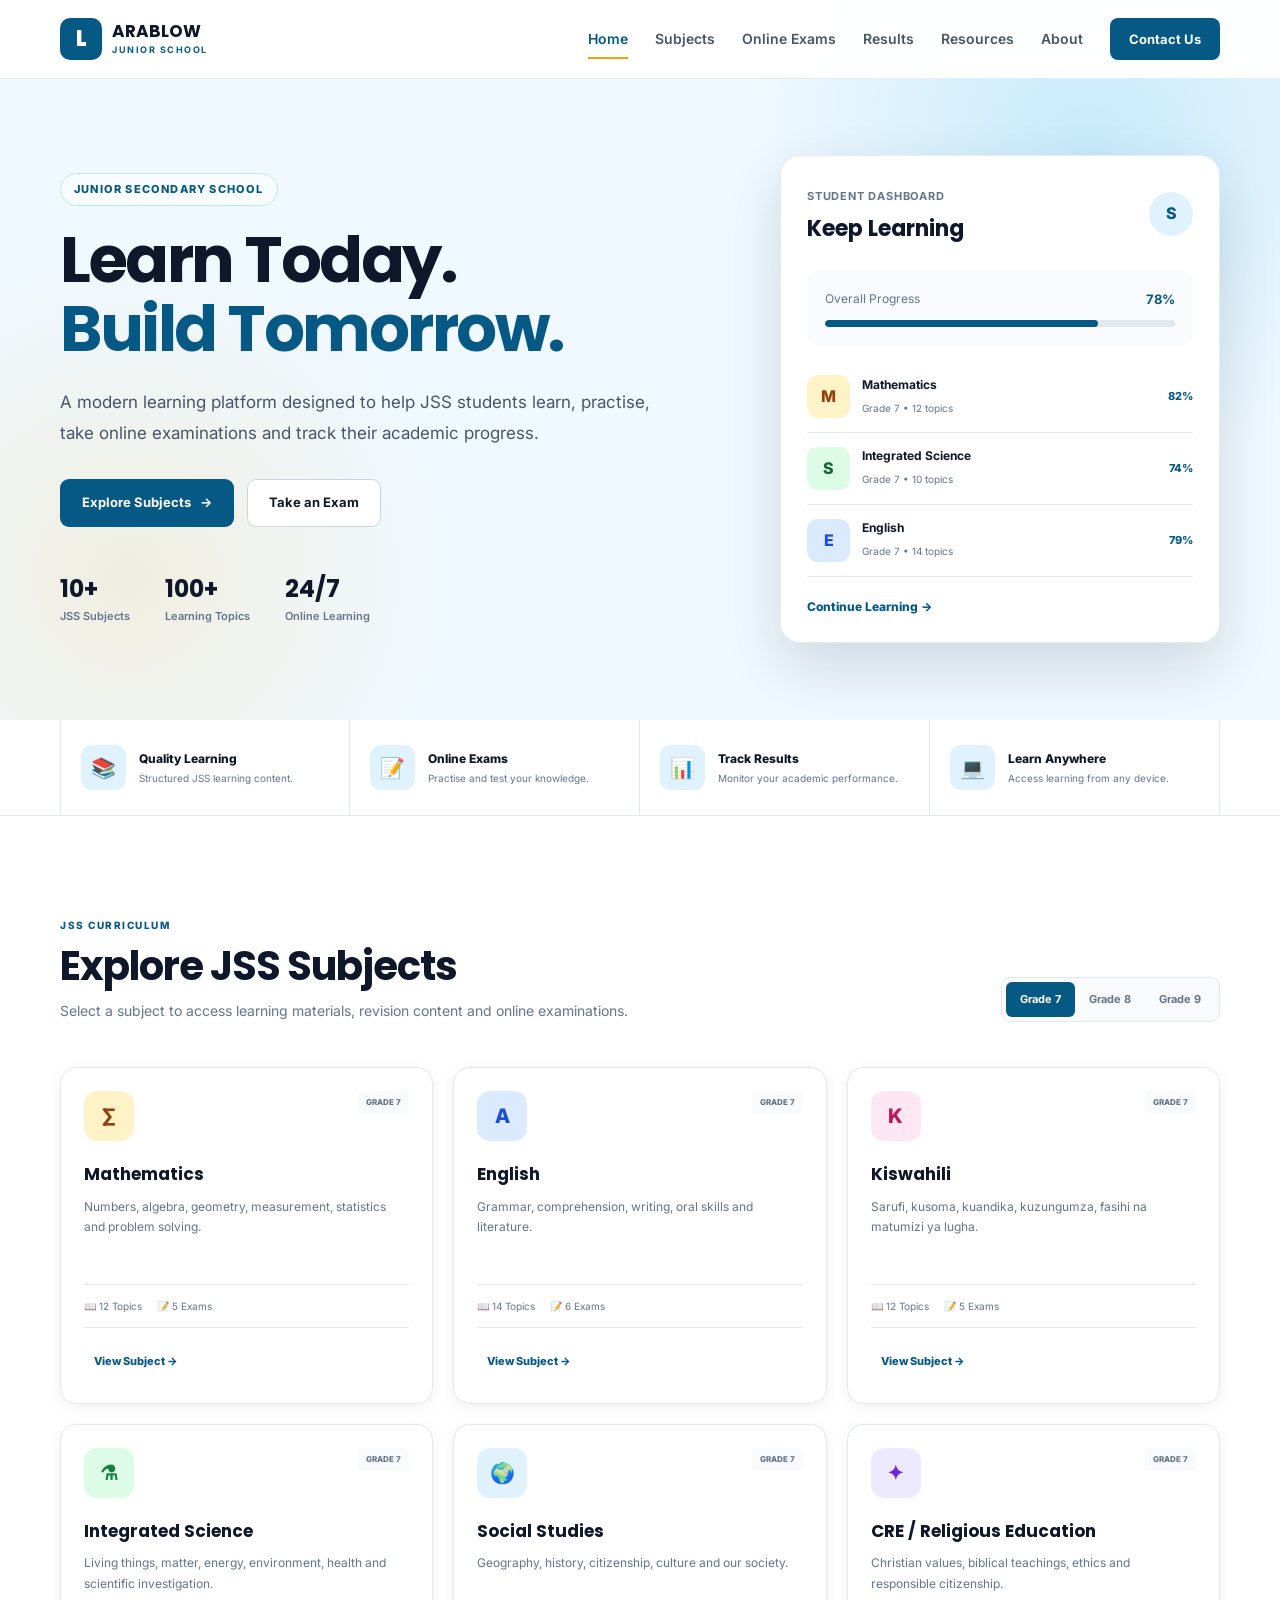
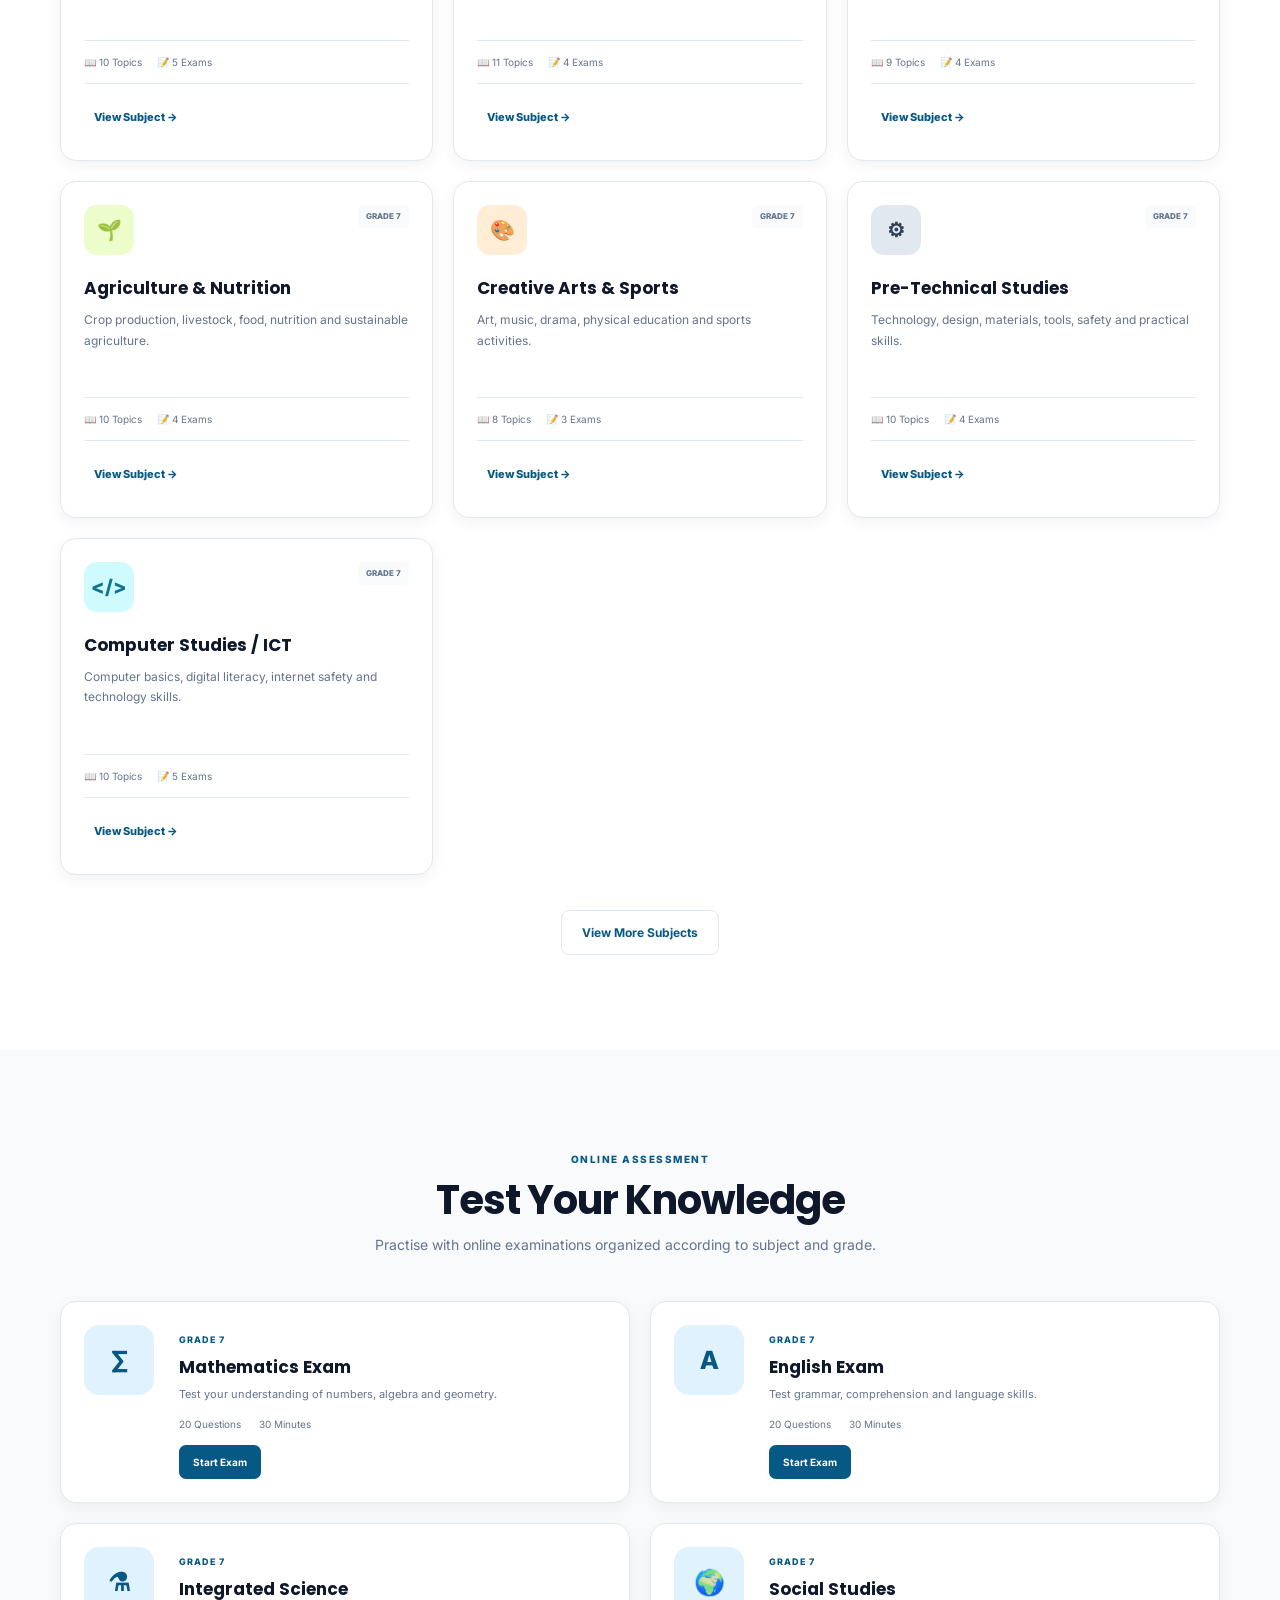
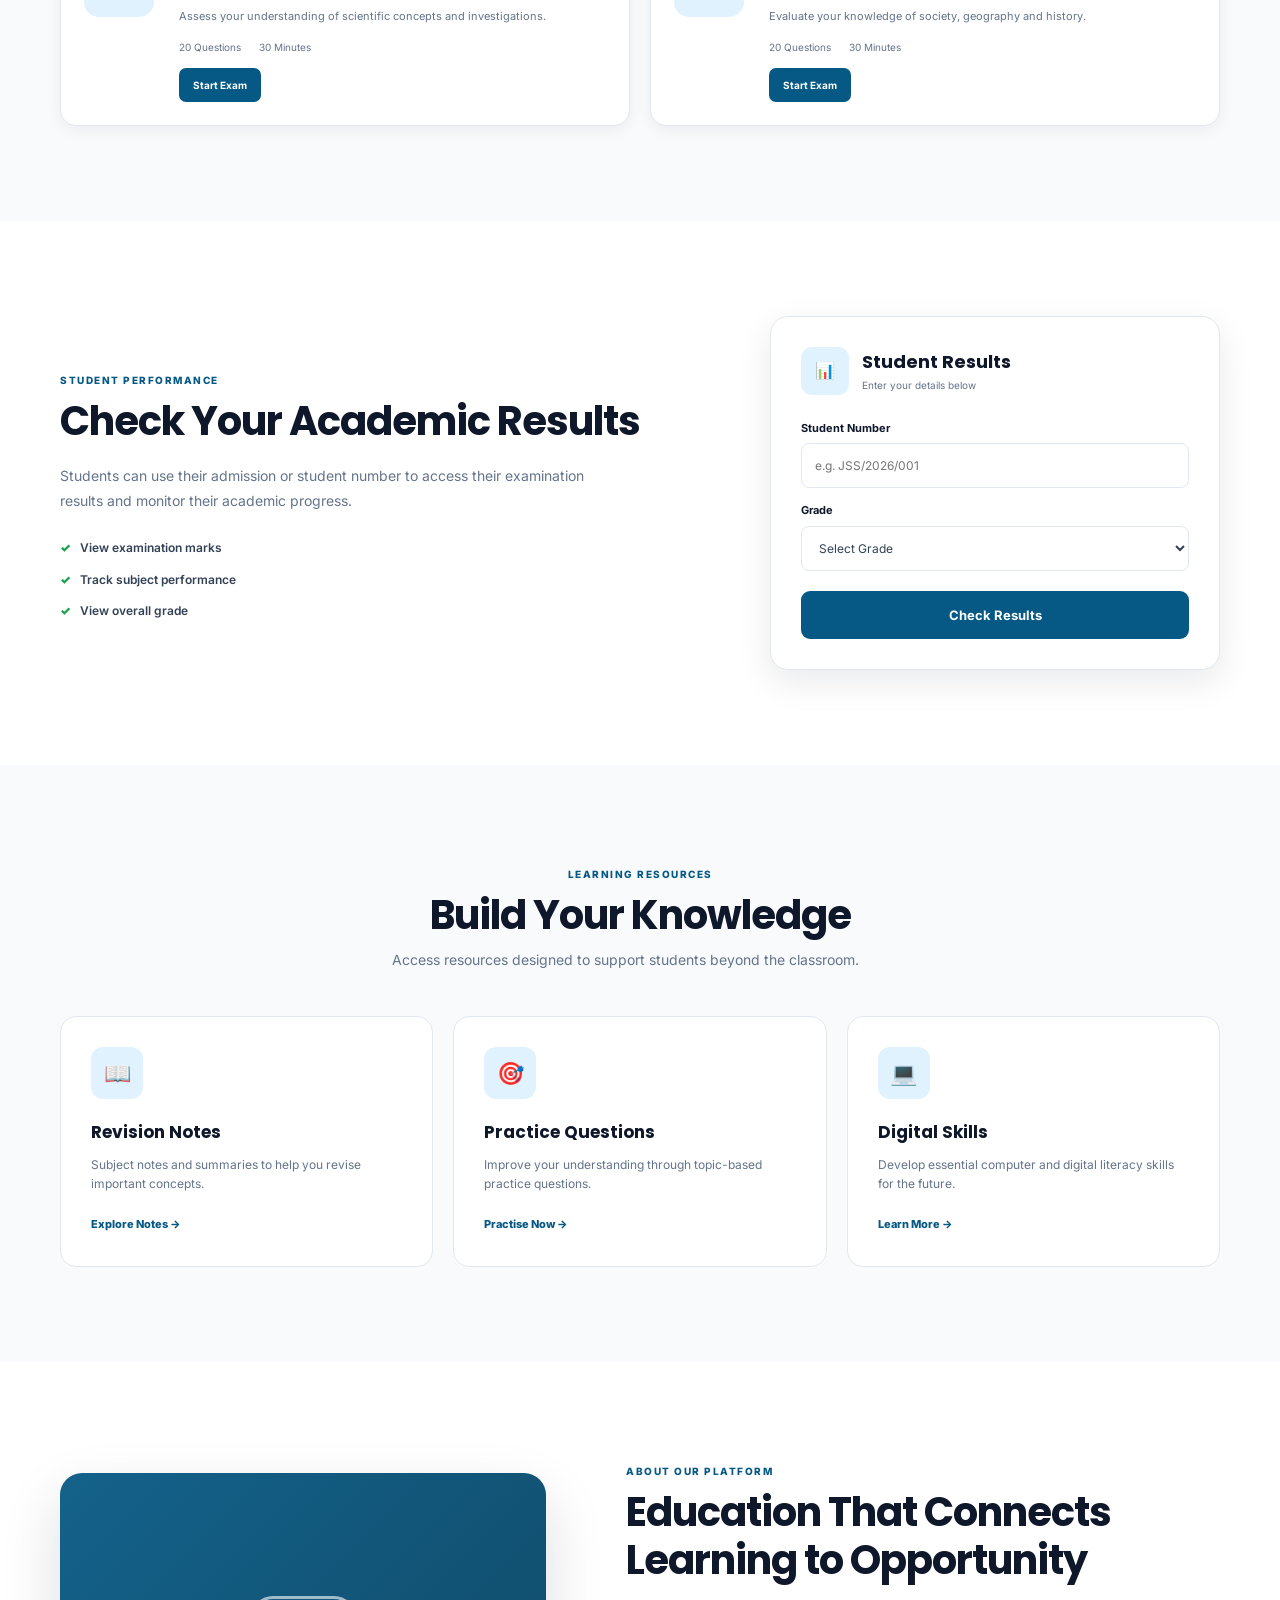
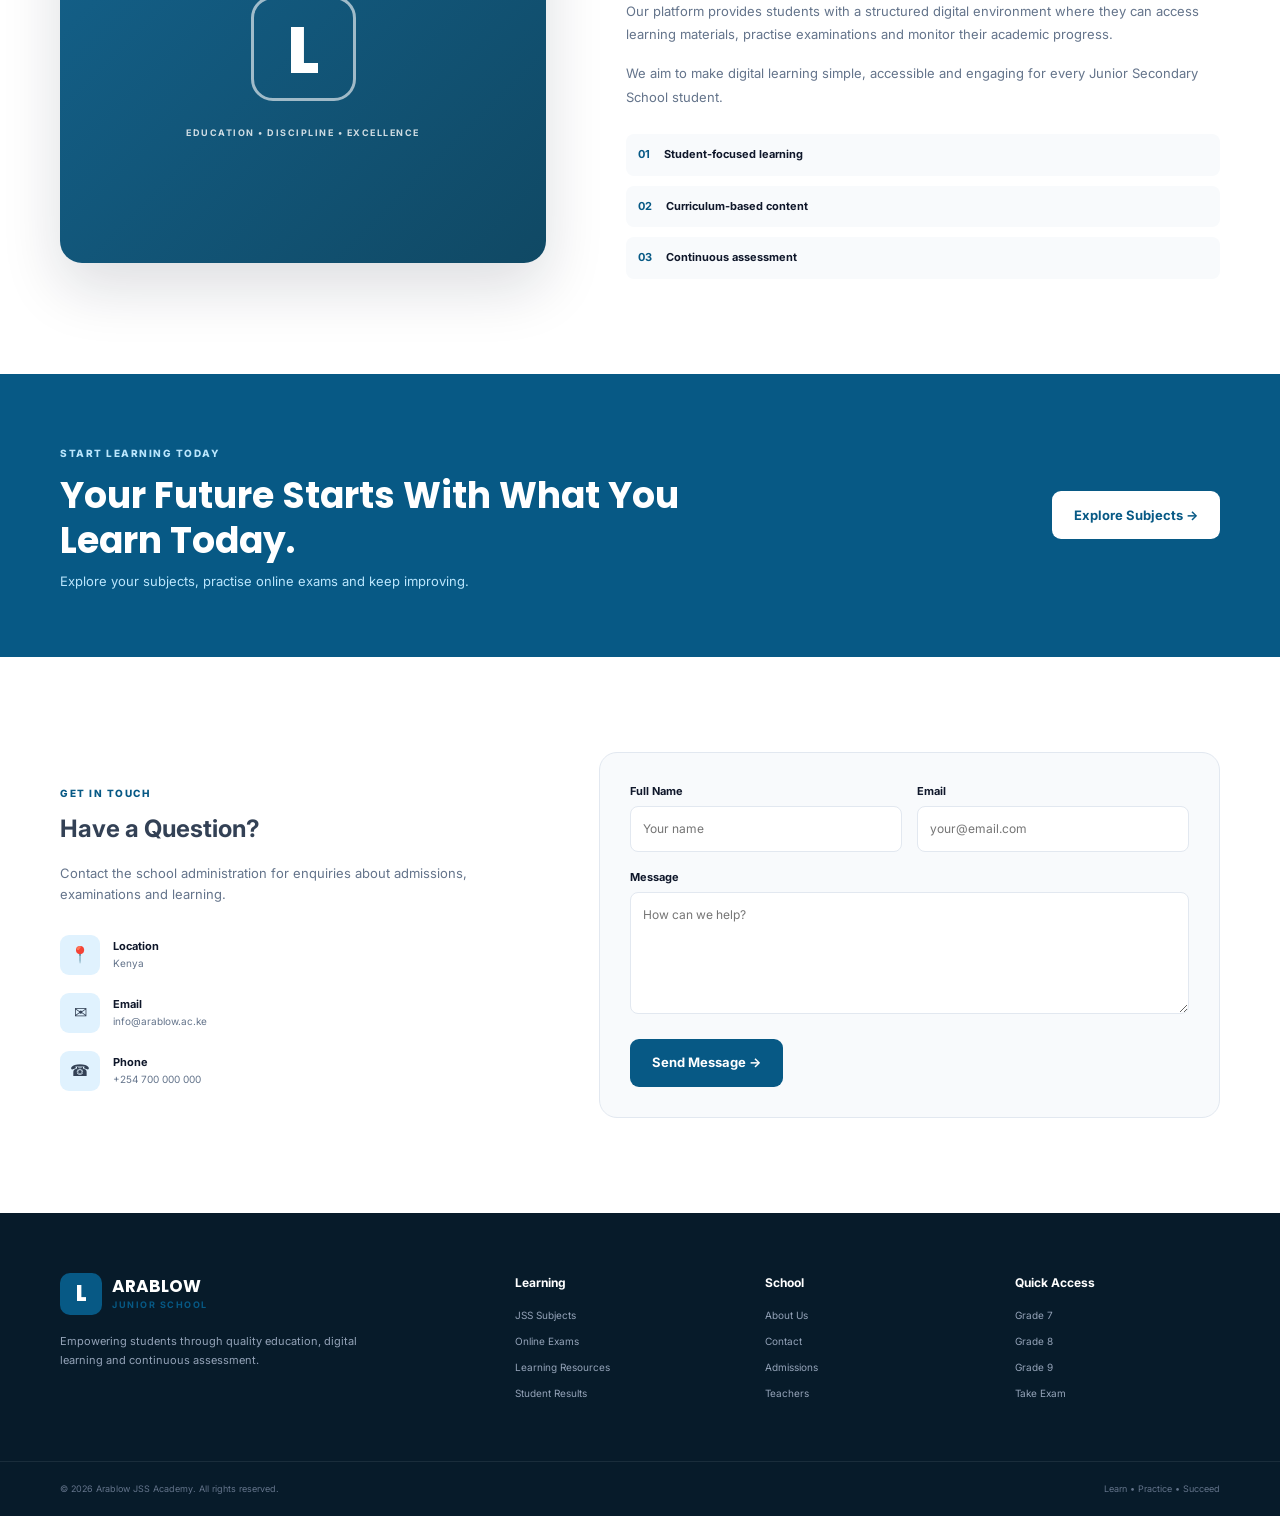
==== index.html @ a475703c "Add files via upload" ====
<!DOCTYPE html>
<html lang="en">
<head>
    <meta charset="UTF-8">
    <meta name="viewport" content="width=device-width, initial-scale=1.0">
    <meta name="description" content="A modern Junior Secondary School learning platform for students, teachers and parents.">
    <meta name="keywords" content="JSS, Grade 7, Grade 8, Grade 9, online exams, Kenya, school, students, learning">
    <meta name="author" content="Arablow Education">
    <title>Arablow JSS Academy | Learn. Practice. Succeed.</title>
    <link rel="preconnect" href="https://fonts.googleapis.com">
    <link rel="preconnect" href="https://fonts.gstatic.com" crossorigin>
    <link href="https://fonts.googleapis.com/css2?family=Inter:wght@400;500;600;700;800&family=Poppins:wght@500;600;700;800&display=swap" rel="stylesheet">
    <link rel="stylesheet" href="style.css">
</head>
<body>
<header class="header" id="header">
    <div class="container nav-container">
        <a href="#home" class="logo">
            <div class="logo-icon">L</div>
            <div class="logo-text"><strong>ARABLOW</strong><span>JUNIOR SCHOOL</span></div>
        </a>
        <nav class="navbar" id="navbar">
            <a href="#home" class="nav-link active">Home</a>
            <a href="#subjects" class="nav-link">Subjects</a>
            <a href="#exams" class="nav-link">Online Exams</a>
            <a href="#results" class="nav-link">Results</a>
            <a href="#resources" class="nav-link">Resources</a>
            <a href="#about" class="nav-link">About</a>
            <a href="#contact" class="nav-contact">Contact Us</a>
        </nav>
        <button class="menu-toggle" id="menuToggle" aria-label="Open menu"><span></span><span></span><span></span></button>
    </div>
</header>

<main>
<section class="hero" id="home">
    <div class="hero-background"></div>
    <div class="container hero-container">
        <div class="hero-content">
            <span class="hero-badge">JUNIOR SECONDARY SCHOOL</span>
            <h1>Learn Today. <span>Build Tomorrow.</span></h1>
            <p>A modern learning platform designed to help JSS students learn, practise, take online examinations and track their academic progress.</p>
            <div class="hero-buttons">
                <a href="#subjects" class="btn btn-primary">Explore Subjects <span>→</span></a>
                <a href="#exams" class="btn btn-outline">Take an Exam</a>
            </div>
            <div class="hero-trust">
                <div class="trust-item"><strong>10+</strong><span>JSS Subjects</span></div>
                <div class="trust-item"><strong>100+</strong><span>Learning Topics</span></div>
                <div class="trust-item"><strong>24/7</strong><span>Online Learning</span></div>
            </div>
        </div>
        <div class="hero-card">
            <div class="hero-card-header">
                <div><span>Student Dashboard</span><h3>Keep Learning</h3></div>
                <div class="student-avatar">S</div>
            </div>
            <div class="progress-box">
                <div class="progress-info"><span>Overall Progress</span><strong>78%</strong></div>
                <div class="progress"><div class="progress-bar" style="width:78%"></div></div>
            </div>
            <div class="dashboard-subject"><div class="subject-mini-icon math">M</div><div><strong>Mathematics</strong><small>Grade 7 • 12 topics</small></div><span class="mini-percent">82%</span></div>
            <div class="dashboard-subject"><div class="subject-mini-icon science">S</div><div><strong>Integrated Science</strong><small>Grade 7 • 10 topics</small></div><span class="mini-percent">74%</span></div>
            <div class="dashboard-subject"><div class="subject-mini-icon english">E</div><div><strong>English</strong><small>Grade 7 • 14 topics</small></div><span class="mini-percent">79%</span></div>
            <a href="#subjects" class="dashboard-link">Continue Learning →</a>
        </div>
    </div>
</section>

<section class="features">
    <div class="container features-grid">
        <div class="feature-item"><div class="feature-icon">📚</div><div><h3>Quality Learning</h3><p>Structured JSS learning content.</p></div></div>
        <div class="feature-item"><div class="feature-icon">📝</div><div><h3>Online Exams</h3><p>Practise and test your knowledge.</p></div></div>
        <div class="feature-item"><div class="feature-icon">📊</div><div><h3>Track Results</h3><p>Monitor your academic performance.</p></div></div>
        <div class="feature-item"><div class="feature-icon">💻</div><div><h3>Learn Anywhere</h3><p>Access learning from any device.</p></div></div>
    </div>
</section>

<section class="section subjects-section" id="subjects">
    <div class="container">
        <div class="section-heading">
            <div><span class="section-label">JSS CURRICULUM</span><h2>Explore JSS Subjects</h2><p>Select a subject to access learning materials, revision content and online examinations.</p></div>
            <div class="grade-selector">
                <button class="grade-btn active" data-grade="grade7">Grade 7</button>
                <button class="grade-btn" data-grade="grade8">Grade 8</button>
                <button class="grade-btn" data-grade="grade9">Grade 9</button>
            </div>
        </div>

        <div class="subjects-grid" id="subjectsGrid">
            <article class="subject-card"><div class="subject-top"><div class="subject-icon math-icon">∑</div><span class="subject-tag">GRADE 7</span></div><h3>Mathematics</h3><p>Numbers, algebra, geometry, measurement, statistics and problem solving.</p><div class="subject-meta"><span>📖 12 Topics</span><span>📝 5 Exams</span></div><button class="subject-btn" data-subject="Mathematics">View Subject →</button></article>
            <article class="subject-card"><div class="subject-top"><div class="subject-icon english-icon">A</div><span class="subject-tag">GRADE 7</span></div><h3>English</h3><p>Grammar, comprehension, writing, oral skills and literature.</p><div class="subject-meta"><span>📖 14 Topics</span><span>📝 6 Exams</span></div><button class="subject-btn" data-subject="English">View Subject →</button></article>
            <article class="subject-card"><div class="subject-top"><div class="subject-icon kiswahili-icon">K</div><span class="subject-tag">GRADE 7</span></div><h3>Kiswahili</h3><p>Sarufi, kusoma, kuandika, kuzungumza, fasihi na matumizi ya lugha.</p><div class="subject-meta"><span>📖 12 Topics</span><span>📝 5 Exams</span></div><button class="subject-btn" data-subject="Kiswahili">View Subject →</button></article>
            <article class="subject-card"><div class="subject-top"><div class="subject-icon science-icon">⚗</div><span class="subject-tag">GRADE 7</span></div><h3>Integrated Science</h3><p>Living things, matter, energy, environment, health and scientific investigation.</p><div class="subject-meta"><span>📖 10 Topics</span><span>📝 5 Exams</span></div><button class="subject-btn" data-subject="Integrated Science">View Subject →</button></article>
            <article class="subject-card"><div class="subject-top"><div class="subject-icon social-icon">🌍</div><span class="subject-tag">GRADE 7</span></div><h3>Social Studies</h3><p>Geography, history, citizenship, culture and our society.</p><div class="subject-meta"><span>📖 11 Topics</span><span>📝 4 Exams</span></div><button class="subject-btn" data-subject="Social Studies">View Subject →</button></article>
            <article class="subject-card"><div class="subject-top"><div class="subject-icon cre-icon">✦</div><span class="subject-tag">GRADE 7</span></div><h3>CRE / Religious Education</h3><p>Christian values, biblical teachings, ethics and responsible citizenship.</p><div class="subject-meta"><span>📖 9 Topics</span><span>📝 4 Exams</span></div><button class="subject-btn" data-subject="CRE">View Subject →</button></article>
            <article class="subject-card"><div class="subject-top"><div class="subject-icon agriculture-icon">🌱</div><span class="subject-tag">GRADE 7</span></div><h3>Agriculture & Nutrition</h3><p>Crop production, livestock, food, nutrition and sustainable agriculture.</p><div class="subject-meta"><span>📖 10 Topics</span><span>📝 4 Exams</span></div><button class="subject-btn" data-subject="Agriculture">View Subject →</button></article>
            <article class="subject-card"><div class="subject-top"><div class="subject-icon arts-icon">🎨</div><span class="subject-tag">GRADE 7</span></div><h3>Creative Arts & Sports</h3><p>Art, music, drama, physical education and sports activities.</p><div class="subject-meta"><span>📖 8 Topics</span><span>📝 3 Exams</span></div><button class="subject-btn" data-subject="Creative Arts">View Subject →</button></article>
            <article class="subject-card"><div class="subject-top"><div class="subject-icon technical-icon">⚙</div><span class="subject-tag">GRADE 7</span></div><h3>Pre-Technical Studies</h3><p>Technology, design, materials, tools, safety and practical skills.</p><div class="subject-meta"><span>📖 10 Topics</span><span>📝 4 Exams</span></div><button class="subject-btn" data-subject="Pre-Technical Studies">View Subject →</button></article>
            <article class="subject-card"><div class="subject-top"><div class="subject-icon computer-icon">&lt;/&gt;</div><span class="subject-tag">GRADE 7</span></div><h3>Computer Studies / ICT</h3><p>Computer basics, digital literacy, internet safety and technology skills.</p><div class="subject-meta"><span>📖 10 Topics</span><span>📝 5 Exams</span></div><button class="subject-btn" data-subject="Computer Studies">View Subject →</button></article>
        </div>

        <div class="center-button"><button class="load-more-btn" id="loadSubjects">View More Subjects</button></div>
    </div>
</section>

<section class="section exams-section" id="exams">
    <div class="container">
        <div class="section-heading centered"><span class="section-label">ONLINE ASSESSMENT</span><h2>Test Your Knowledge</h2><p>Practise with online examinations organized according to subject and grade.</p></div>
        <div class="exam-grid">
            <article class="exam-card"><div class="exam-icon">∑</div><div class="exam-content"><span class="exam-grade">GRADE 7</span><h3>Mathematics Exam</h3><p>Test your understanding of numbers, algebra and geometry.</p><div class="exam-info"><span>20 Questions</span><span>30 Minutes</span></div><a class="exam-btn" href="exam.html?subject=Mathematics&grade=Grade%207">Start Exam</a></div></article>
            <article class="exam-card"><div class="exam-icon">A</div><div class="exam-content"><span class="exam-grade">GRADE 7</span><h3>English Exam</h3><p>Test grammar, comprehension and language skills.</p><div class="exam-info"><span>20 Questions</span><span>30 Minutes</span></div><a class="exam-btn" href="exam.html?subject=English&grade=Grade%207">Start Exam</a></div></article>
            <article class="exam-card"><div class="exam-icon">⚗</div><div class="exam-content"><span class="exam-grade">GRADE 7</span><h3>Integrated Science</h3><p>Assess your understanding of scientific concepts and investigations.</p><div class="exam-info"><span>20 Questions</span><span>30 Minutes</span></div><a class="exam-btn" href="exam.html?subject=Integrated%20Science&grade=Grade%207">Start Exam</a></div></article>
            <article class="exam-card"><div class="exam-icon">🌍</div><div class="exam-content"><span class="exam-grade">GRADE 7</span><h3>Social Studies</h3><p>Evaluate your knowledge of society, geography and history.</p><div class="exam-info"><span>20 Questions</span><span>30 Minutes</span></div><a class="exam-btn" href="exam.html?subject=Social%20Studies&grade=Grade%207">Start Exam</a></div></article>
        </div>
    </div>
</section>

<section class="section results-section" id="results">
    <div class="container results-container">
        <div class="results-content">
            <span class="section-label">STUDENT PERFORMANCE</span>
            <h2>Check Your Academic Results</h2>
            <p>Students can use their admission or student number to access their examination results and monitor their academic progress.</p>
            <div class="result-features"><div><span>✓</span>View examination marks</div><div><span>✓</span>Track subject performance</div><div><span>✓</span>View overall grade</div></div>
        </div>
        <div class="results-form-card">
            <div class="result-card-heading"><div class="result-icon">📊</div><div><h3>Student Results</h3><p>Enter your details below</p></div></div>
            <form id="resultsForm">
                <label for="studentNumber">Student Number</label>
                <input type="text" id="studentNumber" placeholder="e.g. JSS/2026/001" required>
                <label for="studentGrade">Grade</label>
                <select id="studentGrade" required><option value="">Select Grade</option><option>Grade 7</option><option>Grade 8</option><option>Grade 9</option></select>
                <button type="submit" class="btn btn-primary full-width">Check Results</button>
            </form>
            <div id="resultMessage" class="result-message"></div>
        </div>
    </div>
</section>

<section class="section resources-section" id="resources">
    <div class="container">
        <div class="section-heading centered"><span class="section-label">LEARNING RESOURCES</span><h2>Build Your Knowledge</h2><p>Access resources designed to support students beyond the classroom.</p></div>
        <div class="resources-grid">
            <article class="resource-card"><div class="resource-icon">📖</div><h3>Revision Notes</h3><p>Subject notes and summaries to help you revise important concepts.</p><a href="#subjects">Explore Notes →</a></article>
            <article class="resource-card"><div class="resource-icon">🎯</div><h3>Practice Questions</h3><p>Improve your understanding through topic-based practice questions.</p><a href="#exams">Practise Now →</a></article>
            <article class="resource-card"><div class="resource-icon">💻</div><h3>Digital Skills</h3><p>Develop essential computer and digital literacy skills for the future.</p><a href="#subjects">Learn More →</a></article>
        </div>
    </div>
</section>

<section class="section about-section" id="about">
    <div class="container about-container">
        <div class="about-image"><div class="about-image-box"><div class="school-symbol">L</div><span>EDUCATION • DISCIPLINE • EXCELLENCE</span></div></div>
        <div class="about-content">
            <span class="section-label">ABOUT OUR PLATFORM</span>
            <h2>Education That Connects Learning to Opportunity</h2>
            <p>Our platform provides students with a structured digital environment where they can access learning materials, practise examinations and monitor their academic progress.</p>
            <p>We aim to make digital learning simple, accessible and engaging for every Junior Secondary School student.</p>
            <div class="about-points"><div><strong>01</strong><span>Student-focused learning</span></div><div><strong>02</strong><span>Curriculum-based content</span></div><div><strong>03</strong><span>Continuous assessment</span></div></div>
        </div>
    </div>
</section>

<section class="cta-section">
    <div class="container cta-container">
        <div><span class="section-label light">START LEARNING TODAY</span><h2>Your Future Starts With What You Learn Today.</h2><p>Explore your subjects, practise online exams and keep improving.</p></div>
        <a href="#subjects" class="btn btn-white">Explore Subjects →</a>
    </div>
</section>

<section class="section contact-section" id="contact">
    <div class="container contact-container">
        <div class="contact-content">
            <span class="section-label">GET IN TOUCH</span><h2>Have a Question?</h2><p>Contact the school administration for enquiries about admissions, examinations and learning.</p>
            <div class="contact-details">
                <div><span>📍</span><div><strong>Location</strong><p>Kenya</p></div></div>
                <div><span>✉</span><div><strong>Email</strong><p>info@arablow.ac.ke</p></div></div>
                <div><span>☎</span><div><strong>Phone</strong><p>+254 700 000 000</p></div></div>
            </div>
        </div>
        <form class="contact-form" id="contactForm">
            <div class="form-row">
                <div class="form-group"><label for="name">Full Name</label><input type="text" id="name" placeholder="Your name" required></div>
                <div class="form-group"><label for="email">Email</label><input type="email" id="email" placeholder="your@email.com" required></div>
            </div>
            <div class="form-group"><label for="message">Message</label><textarea id="message" rows="5" placeholder="How can we help?" required></textarea></div>
            <button type="submit" class="btn btn-primary">Send Message →</button>
            <div id="contactMessage"></div>
        </form>
    </div>
</section>
</main>

<footer class="footer">
    <div class="container footer-grid">
        <div class="footer-brand"><a href="#home" class="logo footer-logo"><div class="logo-icon">L</div><div class="logo-text"><strong>ARABLOW</strong><span>JUNIOR SCHOOL</span></div></a><p>Empowering students through quality education, digital learning and continuous assessment.</p></div>
        <div class="footer-column"><h4>Learning</h4><a href="#subjects">JSS Subjects</a><a href="#exams">Online Exams</a><a href="#resources">Learning Resources</a><a href="#results">Student Results</a></div>
        <div class="footer-column"><h4>School</h4><a href="#about">About Us</a><a href="#contact">Contact</a><a href="#">Admissions</a><a href="#">Teachers</a></div>
        <div class="footer-column"><h4>Quick Access</h4><a href="#subjects">Grade 7</a><a href="#subjects">Grade 8</a><a href="#subjects">Grade 9</a><a href="#exams">Take Exam</a></div>
    </div>
    <div class="footer-bottom"><div class="container footer-bottom-inner"><p>© <span id="currentYear"></span> Arablow JSS Academy. All rights reserved.</p><p>Learn • Practice • Succeed</p></div></div>
</footer>

<div class="modal-overlay" id="modalOverlay">
    <div class="modal" id="modal">
        <button type="button" class="modal-close" id="modalClose" aria-label="Close">×</button>
        <div class="modal-icon" id="modalIcon">📚</div>
        <span class="section-label">JSS SUBJECT</span>
        <h2 id="modalTitle">Subject</h2>
        <p id="modalText">Access learning materials and examinations.</p>
        <div class="modal-actions"><button class="btn btn-primary" id="modalResources">Learning Resources</button><button class="btn btn-outline" id="modalExam">Online Exams</button></div>
    </div>
</div>

<script src="script.js?v=20260911"></script>
</body>
</html>
---- style.css ----
/* ARABLOW JUNIOR SCHOOL */
:root{--primary:#075985;--primary-dark:#053f5c;--primary-light:#e0f2fe;--accent:#f59e0b;--accent-dark:#d97706;--dark:#0f172a;--text:#334155;--muted:#64748b;--white:#fff;--light:#f8fafc;--border:#e2e8f0;--success:#16a34a;--shadow-sm:0 4px 15px rgba(15,23,42,.06);--shadow:0 12px 35px rgba(15,23,42,.09);--shadow-lg:0 25px 60px rgba(15,23,42,.14);--radius:16px;--transition:.3s ease}
*{margin:0;padding:0;box-sizing:border-box}html{scroll-behavior:smooth;scroll-padding-top:90px}body{font-family:Inter,sans-serif;color:var(--text);background:#fff;line-height:1.6}a{text-decoration:none;color:inherit}button,input,select,textarea{font:inherit}button{cursor:pointer}.container{width:min(1160px,92%);margin:auto}
.header{position:fixed;top:0;left:0;width:100%;z-index:1000;background:rgba(255,255,255,.96);border-bottom:1px solid rgba(226,232,240,.8);backdrop-filter:blur(12px)}.nav-container{min-height:78px;display:flex;align-items:center;justify-content:space-between}.logo{display:flex;align-items:center;gap:10px}.logo-icon{width:42px;height:42px;display:grid;place-items:center;background:var(--primary);color:#fff;border-radius:10px;font-family:Poppins,sans-serif;font-size:22px;font-weight:800}.logo-text{display:flex;flex-direction:column;line-height:1.05}.logo-text strong{color:var(--dark);font-family:Poppins,sans-serif;font-size:17px}.logo-text span{margin-top:4px;color:var(--primary);font-size:9px;font-weight:700;letter-spacing:1.5px}.navbar{display:flex;align-items:center;gap:27px}.nav-link{position:relative;color:#475569;font-size:14px;font-weight:600;transition:var(--transition)}.nav-link:hover,.nav-link.active{color:var(--primary)}.nav-link.active:after{content:"";position:absolute;left:0;right:0;bottom:-9px;height:2px;background:var(--accent)}.nav-contact{padding:11px 19px;color:#fff;background:var(--primary);border-radius:8px;font-size:13px;font-weight:700}.nav-contact:hover{background:var(--primary-dark)}.menu-toggle{display:none;border:0;background:transparent;width:40px}.menu-toggle span{display:block;width:25px;height:2px;margin:5px auto;background:var(--dark)}
.hero{position:relative;overflow:hidden;min-height:720px;padding-top:78px;background:#f0f9ff}.hero-background{position:absolute;inset:0;background:radial-gradient(circle at 85% 20%,rgba(14,165,233,.18),transparent 28%),radial-gradient(circle at 10% 80%,rgba(245,158,11,.12),transparent 25%)}.hero-container{position:relative;min-height:642px;display:grid;grid-template-columns:1.08fr .92fr;gap:60px;align-items:center}.hero-content{max-width:650px}.hero-badge{display:inline-flex;padding:7px 13px;margin-bottom:19px;border:1px solid #bae6fd;border-radius:30px;background:rgba(255,255,255,.7);color:var(--primary);font-size:11px;font-weight:800;letter-spacing:1.2px}.hero h1{max-width:680px;color:var(--dark);font-family:Poppins,sans-serif;font-size:clamp(42px,5vw,67px);line-height:1.08;letter-spacing:-2.5px}.hero h1 span{display:block;color:var(--primary)}.hero-content>p{max-width:590px;margin:24px 0 30px;color:#475569;font-size:17px;line-height:1.8}.hero-buttons{display:flex;gap:13px;flex-wrap:wrap}.btn{display:inline-flex;align-items:center;justify-content:center;gap:9px;min-height:48px;padding:0 21px;border:1px solid transparent;border-radius:9px;font-size:13px;font-weight:700;transition:var(--transition)}.btn-primary{background:var(--primary);color:#fff}.btn-primary:hover{background:var(--primary-dark);transform:translateY(-2px);box-shadow:0 10px 20px rgba(7,89,133,.2)}.btn-outline{border-color:#cbd5e1;background:#fff;color:var(--dark)}.btn-outline:hover{border-color:var(--primary);color:var(--primary);transform:translateY(-2px)}.btn-white{background:#fff;color:var(--primary)}.hero-trust{display:flex;gap:35px;margin-top:43px}.trust-item{display:flex;flex-direction:column}.trust-item strong{color:var(--dark);font-family:Poppins,sans-serif;font-size:24px}.trust-item span{color:var(--muted);font-size:11px;font-weight:600}
.hero-card{width:100%;max-width:440px;justify-self:end;padding:26px;background:#fff;border:1px solid rgba(226,232,240,.8);border-radius:20px;box-shadow:var(--shadow-lg)}.hero-card-header{display:flex;align-items:center;justify-content:space-between;margin-bottom:25px}.hero-card-header span{color:var(--muted);font-size:11px;font-weight:700;text-transform:uppercase;letter-spacing:.8px}.hero-card-header h3{margin-top:3px;color:var(--dark);font-family:Poppins,sans-serif;font-size:22px}.student-avatar{width:44px;height:44px;display:grid;place-items:center;border-radius:50%;background:var(--primary-light);color:var(--primary);font-weight:800}.progress-box{padding:18px;margin-bottom:17px;background:var(--light);border-radius:12px}.progress-info{display:flex;justify-content:space-between;margin-bottom:10px}.progress-info span{color:var(--muted);font-size:12px}.progress-info strong{color:var(--primary);font-size:13px}.progress{height:7px;overflow:hidden;background:#e2e8f0;border-radius:20px}.progress-bar{height:100%;background:var(--primary);border-radius:inherit}.dashboard-subject{display:grid;grid-template-columns:43px 1fr auto;gap:12px;align-items:center;padding:13px 0;border-bottom:1px solid var(--border)}.subject-mini-icon{width:43px;height:43px;display:grid;place-items:center;border-radius:11px;font-weight:800}.math{background:#fef3c7;color:#92400e}.science{background:#dcfce7;color:#166534}.english{background:#dbeafe;color:#1d4ed8}.dashboard-subject strong{display:block;color:var(--dark);font-size:12px}.dashboard-subject small{color:var(--muted);font-size:10px}.mini-percent{color:var(--primary);font-size:11px;font-weight:800}.dashboard-link{display:block;margin-top:20px;color:var(--primary);font-size:12px;font-weight:800}
.features{background:#fff;border-bottom:1px solid var(--border)}.features-grid{display:grid;grid-template-columns:repeat(4,1fr)}.feature-item{display:flex;align-items:center;gap:13px;padding:25px 20px;border-right:1px solid var(--border)}.feature-item:first-child{border-left:1px solid var(--border)}.feature-icon{width:45px;height:45px;flex:0 0 45px;display:grid;place-items:center;background:var(--primary-light);border-radius:11px;font-size:20px}.feature-item h3{color:var(--dark);font-size:12px;font-weight:800}.feature-item p{margin-top:2px;color:var(--muted);font-size:10px}
.section{padding:95px 0}.section-heading{display:flex;justify-content:space-between;align-items:flex-end;gap:30px;margin-bottom:45px}.section-heading.centered{display:block;max-width:680px;margin:0 auto 45px;text-align:center}.section-label{display:inline-block;margin-bottom:9px;color:var(--primary);font-size:10px;font-weight:800;letter-spacing:1.5px}.section-heading h2,.results-content h2,.about-content h2{color:var(--dark);font-family:Poppins,sans-serif;font-size:clamp(28px,4vw,40px);line-height:1.2;letter-spacing:-1px}.section-heading p{max-width:650px;margin-top:10px;color:var(--muted);font-size:14px}.grade-selector{display:flex;padding:4px;background:var(--light);border:1px solid var(--border);border-radius:9px}.grade-btn{border:0;padding:9px 14px;border-radius:6px;background:transparent;color:var(--muted);font-size:11px;font-weight:700}.grade-btn.active{background:var(--primary);color:#fff}
.subjects-grid{display:grid;grid-template-columns:repeat(3,1fr);gap:20px}.subject-card{padding:23px;border:1px solid var(--border);border-radius:var(--radius);background:#fff;box-shadow:var(--shadow-sm);transition:var(--transition)}.subject-card:hover{transform:translateY(-5px);border-color:#bae6fd;box-shadow:var(--shadow)}.subject-top{display:flex;justify-content:space-between;align-items:flex-start}.subject-icon{width:50px;height:50px;display:grid;place-items:center;border-radius:13px;font-size:20px;font-weight:800}.subject-tag{padding:5px 8px;background:var(--light);color:var(--muted);border-radius:5px;font-size:8px;font-weight:800}.math-icon{background:#fef3c7;color:#92400e}.english-icon{background:#dbeafe;color:#1d4ed8}.kiswahili-icon{background:#fce7f3;color:#be185d}.science-icon{background:#dcfce7;color:#15803d}.social-icon{background:#e0f2fe;color:#0369a1}.cre-icon{background:#ede9fe;color:#6d28d9}.agriculture-icon{background:#ecfccb;color:#3f6212}.arts-icon{background:#ffedd5;color:#c2410c}.technical-icon{background:#e2e8f0;color:#334155}.computer-icon{background:#cffafe;color:#0e7490}.subject-card h3{margin-top:20px;color:var(--dark);font-family:Poppins,sans-serif;font-size:17px}.subject-card>p{min-height:70px;margin:8px 0 17px;color:var(--muted);font-size:12px;line-height:1.7}.subject-meta{display:flex;gap:15px;padding:13px 0;border-top:1px solid var(--border);border-bottom:1px solid var(--border);color:var(--muted);font-size:10px}.subject-btn{width:100%;margin-top:15px;padding:10px;border:0;background:transparent;color:var(--primary);text-align:left;font-size:11px;font-weight:800}.center-button{display:flex;justify-content:center;margin-top:35px}.load-more-btn{padding:12px 20px;border:1px solid var(--border);border-radius:8px;background:#fff;color:var(--primary);font-size:12px;font-weight:700}
.exams-section,.resources-section{background:var(--light)}.exam-grid{display:grid;grid-template-columns:repeat(2,1fr);gap:20px}.exam-card{display:grid;grid-template-columns:75px 1fr;gap:20px;padding:23px;background:#fff;border:1px solid var(--border);border-radius:var(--radius);box-shadow:var(--shadow-sm)}.exam-icon{width:70px;height:70px;display:grid;place-items:center;border-radius:15px;background:var(--primary-light);color:var(--primary);font-size:25px;font-weight:800}.exam-grade{color:var(--primary);font-size:9px;font-weight:800;letter-spacing:1px}.exam-content h3{margin:3px 0 5px;color:var(--dark);font-family:Poppins,sans-serif;font-size:17px}.exam-content p{color:var(--muted);font-size:11px}.exam-info{display:flex;gap:18px;margin:13px 0;color:var(--muted);font-size:10px}.exam-btn{padding:9px 14px;border:0;border-radius:7px;background:var(--primary);color:#fff;font-size:10px;font-weight:700}
.results-container,.about-container,.contact-container{display:grid;grid-template-columns:1fr 450px;gap:80px;align-items:center}.results-content>p{max-width:560px;margin:18px 0 25px;color:var(--muted);font-size:14px;line-height:1.8}.result-features{display:grid;gap:12px}.result-features div{color:var(--text);font-size:12px;font-weight:600}.result-features span{margin-right:9px;color:var(--success);font-weight:900}.results-form-card{padding:30px;background:#fff;border:1px solid var(--border);border-radius:18px;box-shadow:var(--shadow)}.result-card-heading{display:flex;gap:13px;align-items:center;margin-bottom:25px}.result-icon{width:48px;height:48px;display:grid;place-items:center;background:var(--primary-light);border-radius:11px}.result-card-heading h3{color:var(--dark);font-family:Poppins,sans-serif;font-size:18px}.result-card-heading p{color:var(--muted);font-size:10px}.results-form-card label{display:block;margin:14px 0 6px;color:var(--dark);font-size:11px;font-weight:700}.results-form-card input,.results-form-card select{width:100%;height:45px;padding:0 13px;border:1px solid var(--border);border-radius:8px;outline:0;color:var(--text);background:#fff;font-size:12px}.full-width{width:100%;margin-top:20px}.result-message{display:none;margin-top:15px;padding:12px;border-radius:8px;background:#f0fdf4;color:#166534;font-size:11px;line-height:1.6}
.resources-grid{display:grid;grid-template-columns:repeat(3,1fr);gap:20px}.resource-card{padding:30px;background:#fff;border:1px solid var(--border);border-radius:var(--radius);transition:var(--transition)}.resource-card:hover{transform:translateY(-5px);box-shadow:var(--shadow)}.resource-icon{width:52px;height:52px;display:grid;place-items:center;margin-bottom:20px;background:var(--primary-light);border-radius:12px;font-size:22px}.resource-card h3{color:var(--dark);font-family:Poppins,sans-serif;font-size:17px}.resource-card p{margin:8px 0 17px;color:var(--muted);font-size:12px}.resource-card a{color:var(--primary);font-size:11px;font-weight:800}
.about-container{grid-template-columns:.9fr 1.1fr}.about-image-box{min-height:390px;display:flex;flex-direction:column;justify-content:center;align-items:center;background:linear-gradient(135deg,rgba(7,89,133,.95),rgba(3,63,92,.95));border-radius:22px;box-shadow:var(--shadow-lg)}.school-symbol{width:105px;height:105px;display:grid;place-items:center;border:3px solid rgba(255,255,255,.6);border-radius:22px;color:#fff;font-family:Poppins,sans-serif;font-size:65px;font-weight:800}.about-image-box span{margin-top:25px;color:rgba(255,255,255,.8);font-size:9px;font-weight:700;letter-spacing:1.5px}.about-content>p{max-width:620px;margin-top:16px;color:var(--muted);font-size:13px;line-height:1.8}.about-points{display:grid;gap:10px;margin-top:25px}.about-points div{display:flex;align-items:center;gap:14px;padding:12px;border-radius:8px;background:var(--light)}.about-points strong{color:var(--primary);font-size:11px}.about-points span{color:var(--dark);font-size:11px;font-weight:700}
.cta-section{padding:65px 0;background:var(--primary)}.cta-container{display:flex;justify-content:space-between;align-items:center;gap:40px}.light{color:#bae6fd}.cta-container h2{max-width:680px;margin:3px 0 8px;color:#fff;font-family:Poppins,sans-serif;font-size:clamp(25px,3vw,36px);line-height:1.25}.cta-container p{color:#bae6fd;font-size:13px}
.contact-container{grid-template-columns:.85fr 1.15fr}.contact-content>p{max-width:520px;margin:15px 0 30px;color:var(--muted);font-size:13px}.contact-details{display:grid;gap:18px}.contact-details>div{display:flex;gap:13px;align-items:center}.contact-details>div>span{width:40px;height:40px;display:grid;place-items:center;background:var(--primary-light);border-radius:9px}.contact-details strong{display:block;color:var(--dark);font-size:11px}.contact-details p{color:var(--muted);font-size:10px}.contact-form{padding:30px;background:var(--light);border:1px solid var(--border);border-radius:18px}.form-row{display:grid;grid-template-columns:1fr 1fr;gap:15px}.form-group{margin-bottom:17px}.form-group label{display:block;margin-bottom:6px;color:var(--dark);font-size:11px;font-weight:700}.form-group input,.form-group textarea{width:100%;padding:12px;border:1px solid var(--border);border-radius:8px;outline:0;background:#fff;color:var(--text);font-size:12px;resize:vertical}
.footer{background:#071b2a;color:#cbd5e1}.footer-grid{display:grid;grid-template-columns:2fr 1fr 1fr 1fr;gap:45px;padding:60px 0}.footer-brand{max-width:310px}.footer-logo .logo-text strong{color:#fff}.footer-brand>p{margin-top:17px;color:#94a3b8;font-size:11px;line-height:1.8}.footer-column{display:flex;flex-direction:column;gap:10px}.footer-column h4{margin-bottom:5px;color:#fff;font-size:12px}.footer-column a{color:#94a3b8;font-size:10px}.footer-column a:hover{color:#fff}.footer-bottom{border-top:1px solid rgba(255,255,255,.08)}.footer-bottom-inner{display:flex;justify-content:space-between;gap:20px;padding:20px 0}.footer-bottom p{color:#64748b;font-size:9px}
.modal-overlay{position:fixed;inset:0;z-index:2000;display:none;place-items:center;padding:20px;background:rgba(15,23,42,.65);backdrop-filter:blur(5px)}.modal-overlay.show{display:grid}.modal{position:relative;width:min(470px,100%);padding:35px;background:#fff;border-radius:20px;box-shadow:var(--shadow-lg);text-align:center}.modal-close{position:absolute;top:14px;right:17px;width:35px;height:35px;border:0;border-radius:50%;background:var(--light);color:var(--dark);font-size:23px}.modal-icon{width:65px;height:65px;display:grid;place-items:center;margin:0 auto 18px;background:var(--primary-light);border-radius:16px;color:var(--primary);font-size:27px}.modal h2{margin:5px 0 10px;color:var(--dark);font-family:Poppins,sans-serif}.modal p{color:var(--muted);font-size:12px}.modal-actions{display:flex;justify-content:center;gap:10px;margin-top:25px}
@media(max-width:1000px){.navbar{gap:15px}.hero-container{gap:35px}.subjects-grid{grid-template-columns:repeat(2,1fr)}.results-container,.about-container,.contact-container{gap:40px}}
@media(max-width:800px){.menu-toggle{display:block}.navbar{position:absolute;top:78px;left:0;width:100%;display:none;flex-direction:column;align-items:stretch;gap:0;padding:15px 5%;background:#fff;border-bottom:1px solid var(--border);box-shadow:var(--shadow)}.navbar.open{display:flex}.nav-link{padding:13px 0;border-bottom:1px solid var(--border)}.nav-link.active:after{display:none}.nav-contact{margin:13px 0;text-align:center}.hero-container{grid-template-columns:1fr;padding-top:60px;padding-bottom:70px}.hero{min-height:auto}.hero-card{justify-self:start;max-width:550px}.features-grid{grid-template-columns:repeat(2,1fr)}.feature-item:nth-child(2){border-right:0}.feature-item:nth-child(3){border-left:1px solid var(--border)}.results-container,.about-container,.contact-container{grid-template-columns:1fr}.about-image{max-width:550px}.cta-container{flex-direction:column;align-items:flex-start}.footer-grid{grid-template-columns:repeat(2,1fr)}}
@media(max-width:600px){.section{padding:70px 0}.hero h1{font-size:42px;letter-spacing:-1.5px}.hero-content>p{font-size:14px}.hero-trust{gap:20px}.section-heading{display:block}.grade-selector{margin-top:20px;width:max-content}.subjects-grid,.exam-grid,.resources-grid{grid-template-columns:1fr}.exam-card{grid-template-columns:60px 1fr}.exam-icon{width:58px;height:58px}.features-grid{grid-template-columns:1fr}.feature-item,.feature-item:first-child,.feature-item:nth-child(3){border-left:0;border-right:0;border-bottom:1px solid var(--border)}.form-row{grid-template-columns:1fr;gap:0}.footer-grid{grid-template-columns:1fr 1fr;gap:35px 20px}.footer-brand{grid-column:1/-1}.footer-bottom-inner{flex-direction:column}.modal-actions{flex-direction:column}.modal-actions .btn{width:100%}}
@media(max-width:400px){.hero h1{font-size:36px}.hero-buttons{flex-direction:column}.hero-buttons .btn{width:100%}.hero-trust{flex-wrap:wrap}}
.exam-btn{display:inline-flex;align-items:center;justify-content:center;text-decoration:none;}
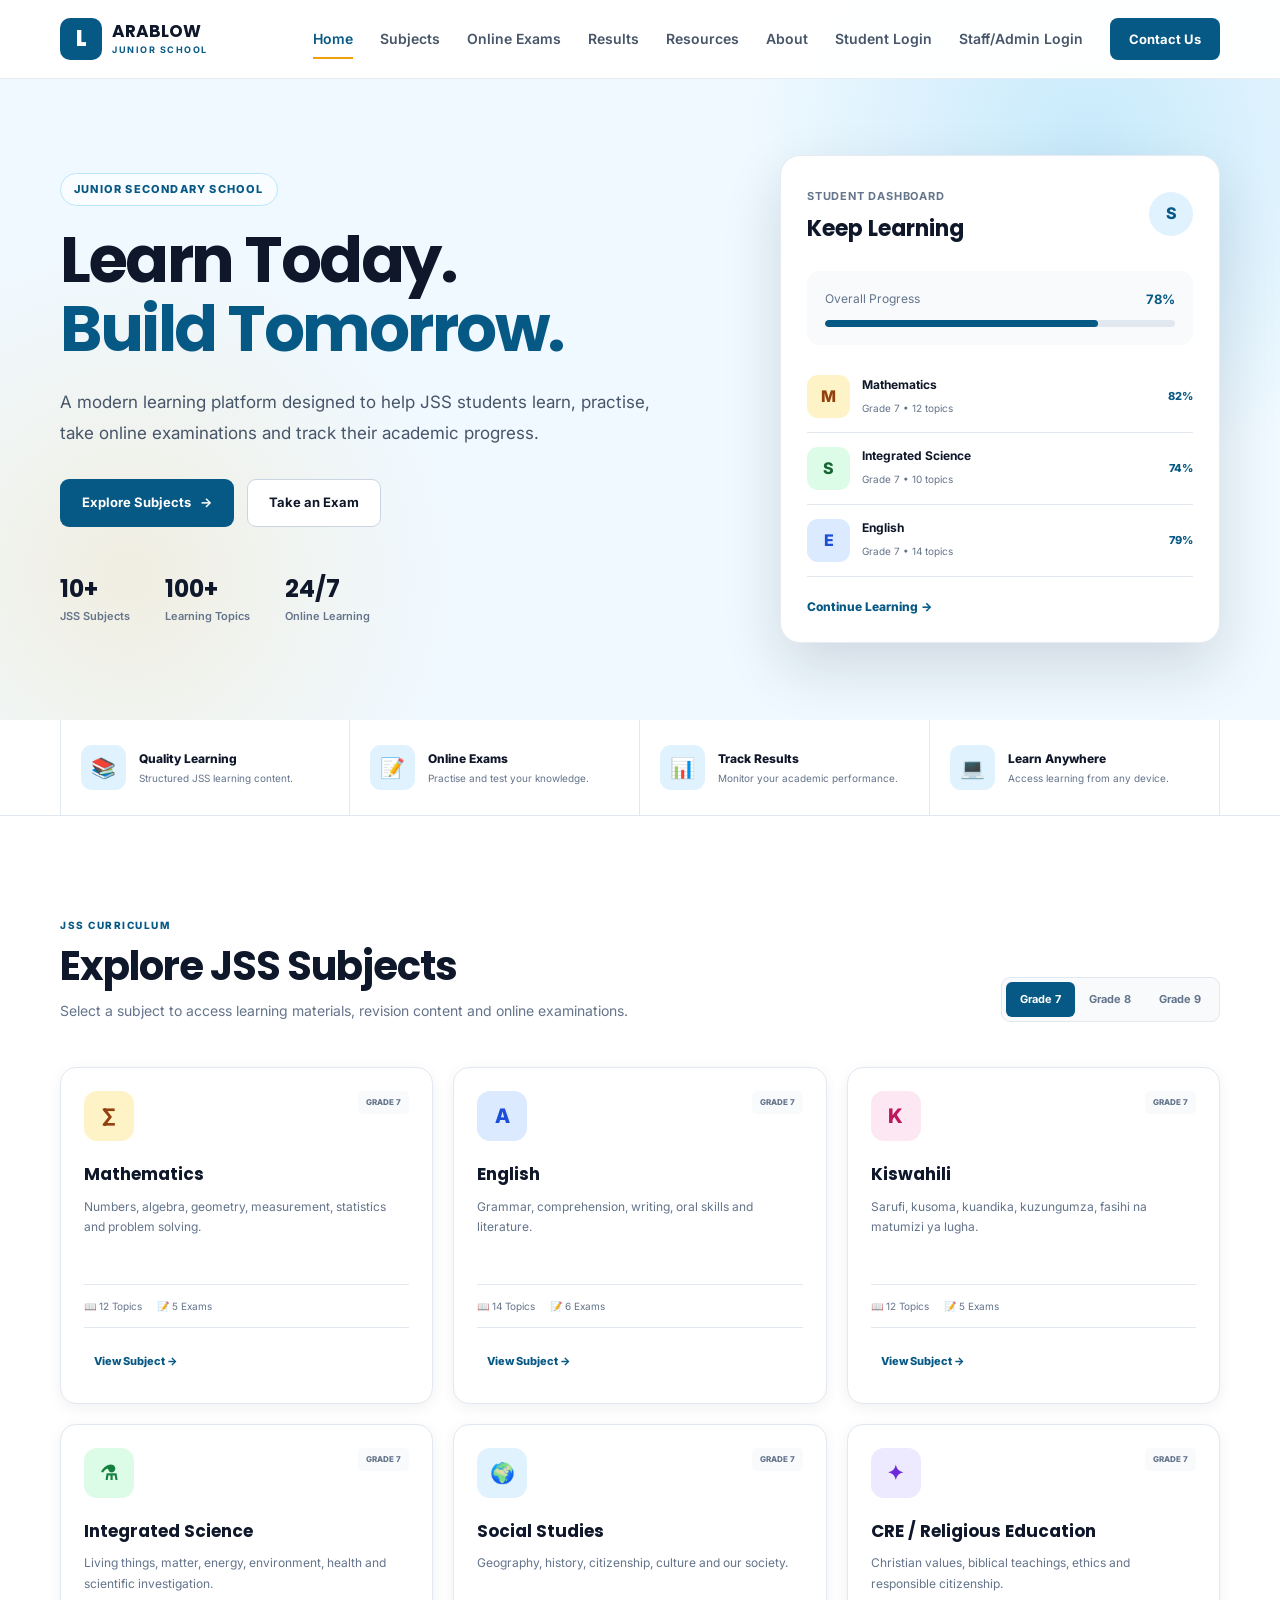
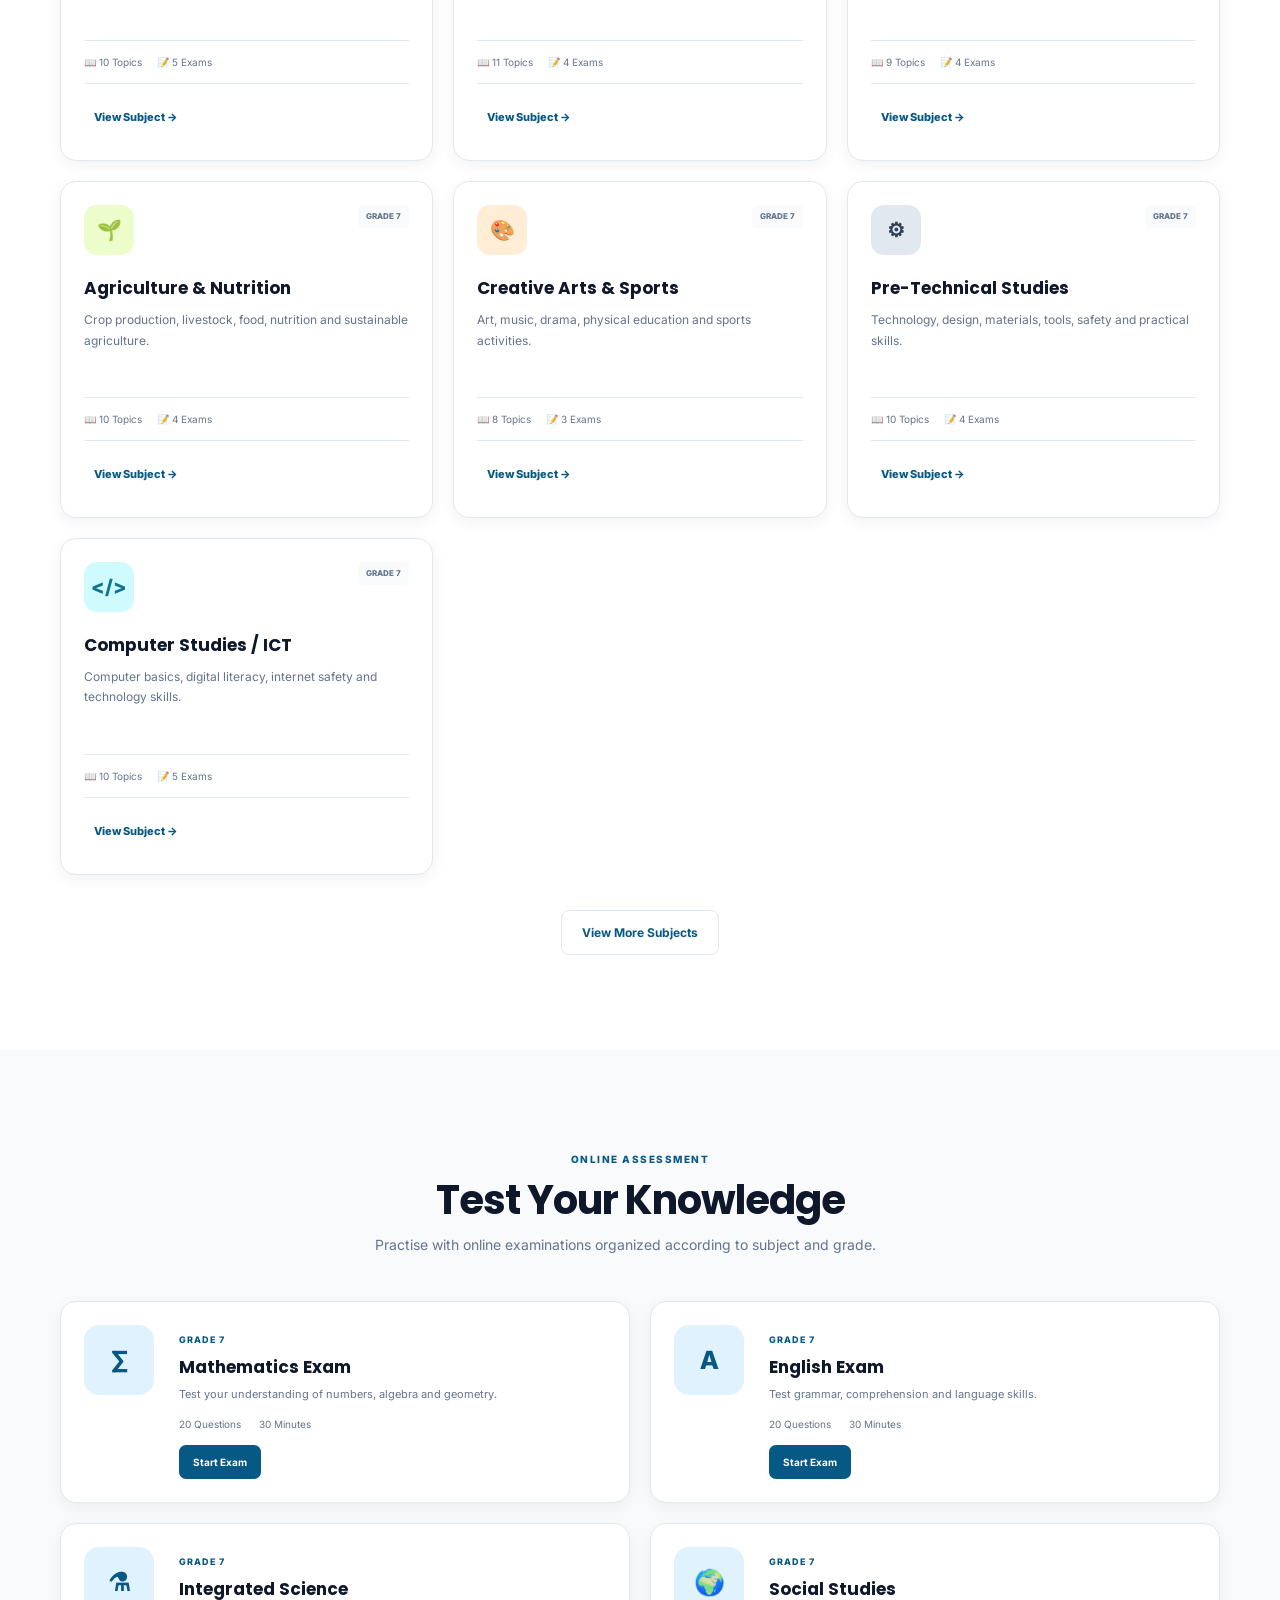
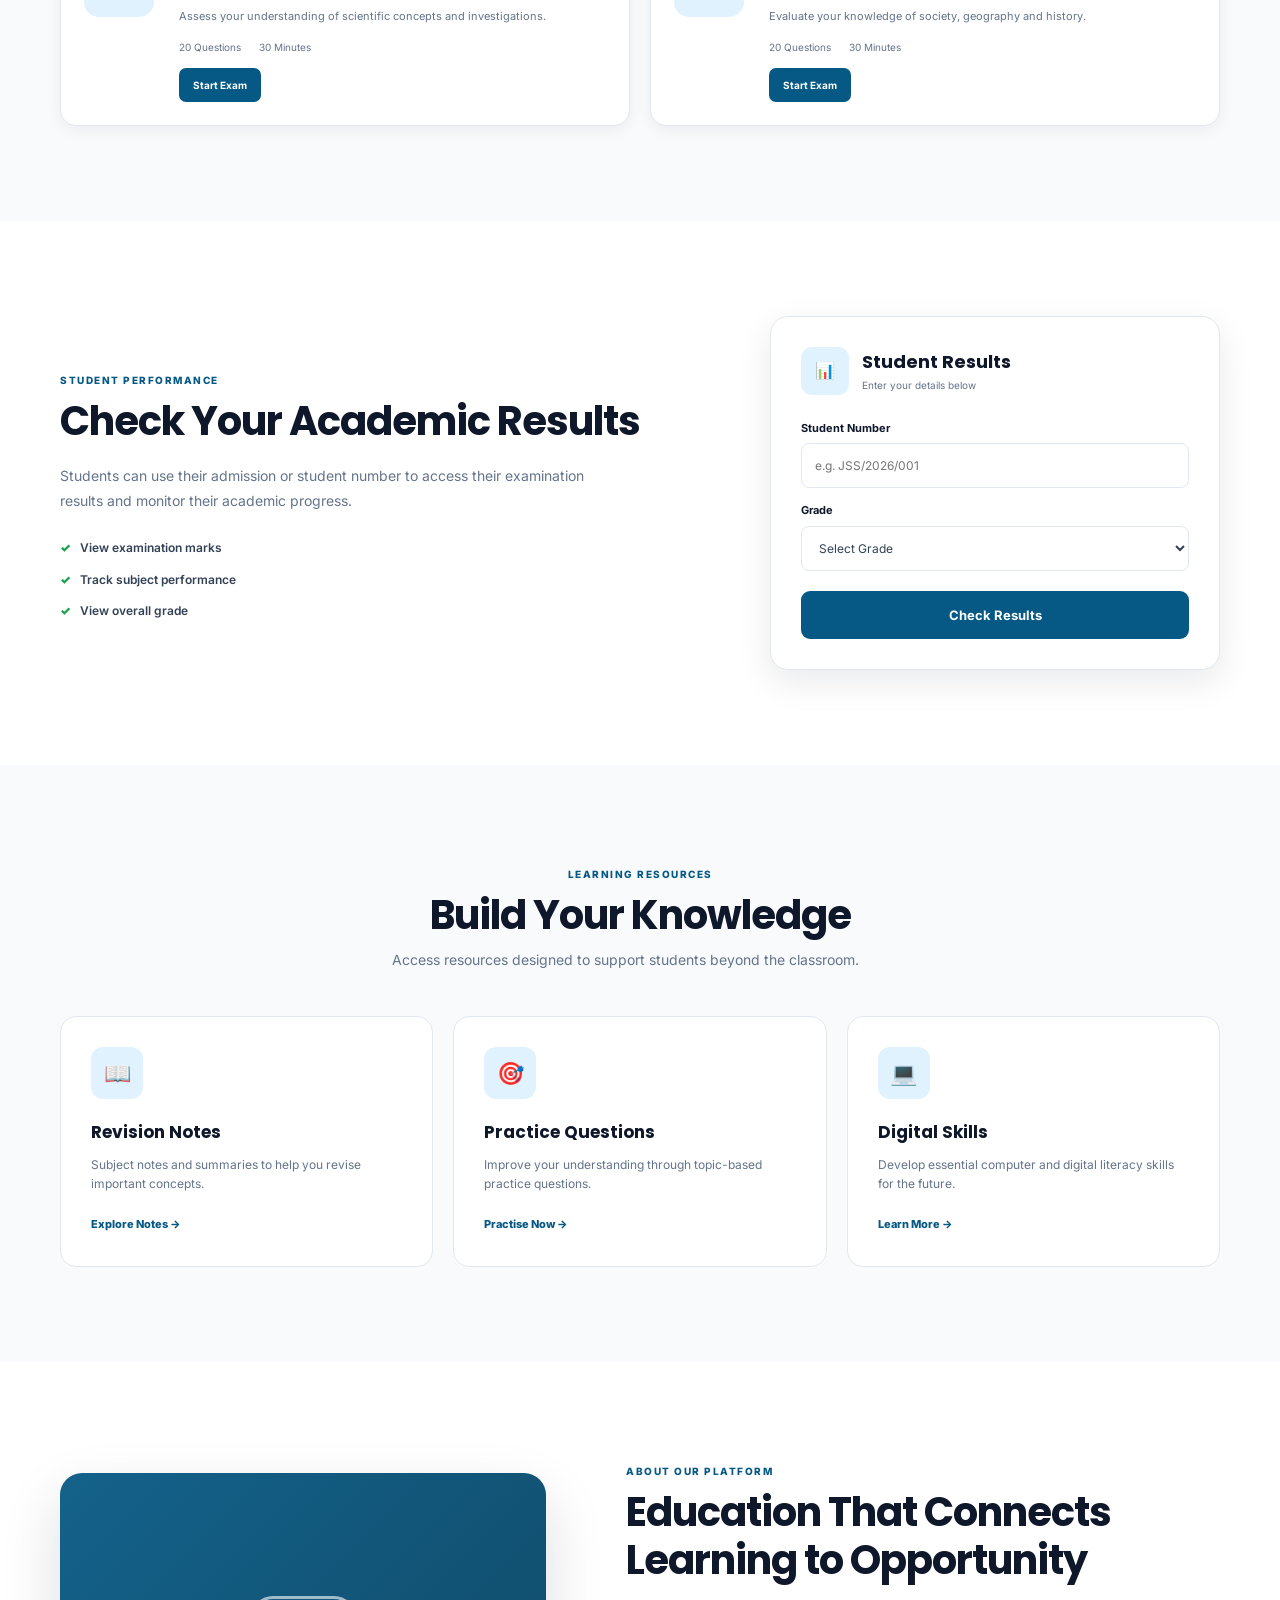
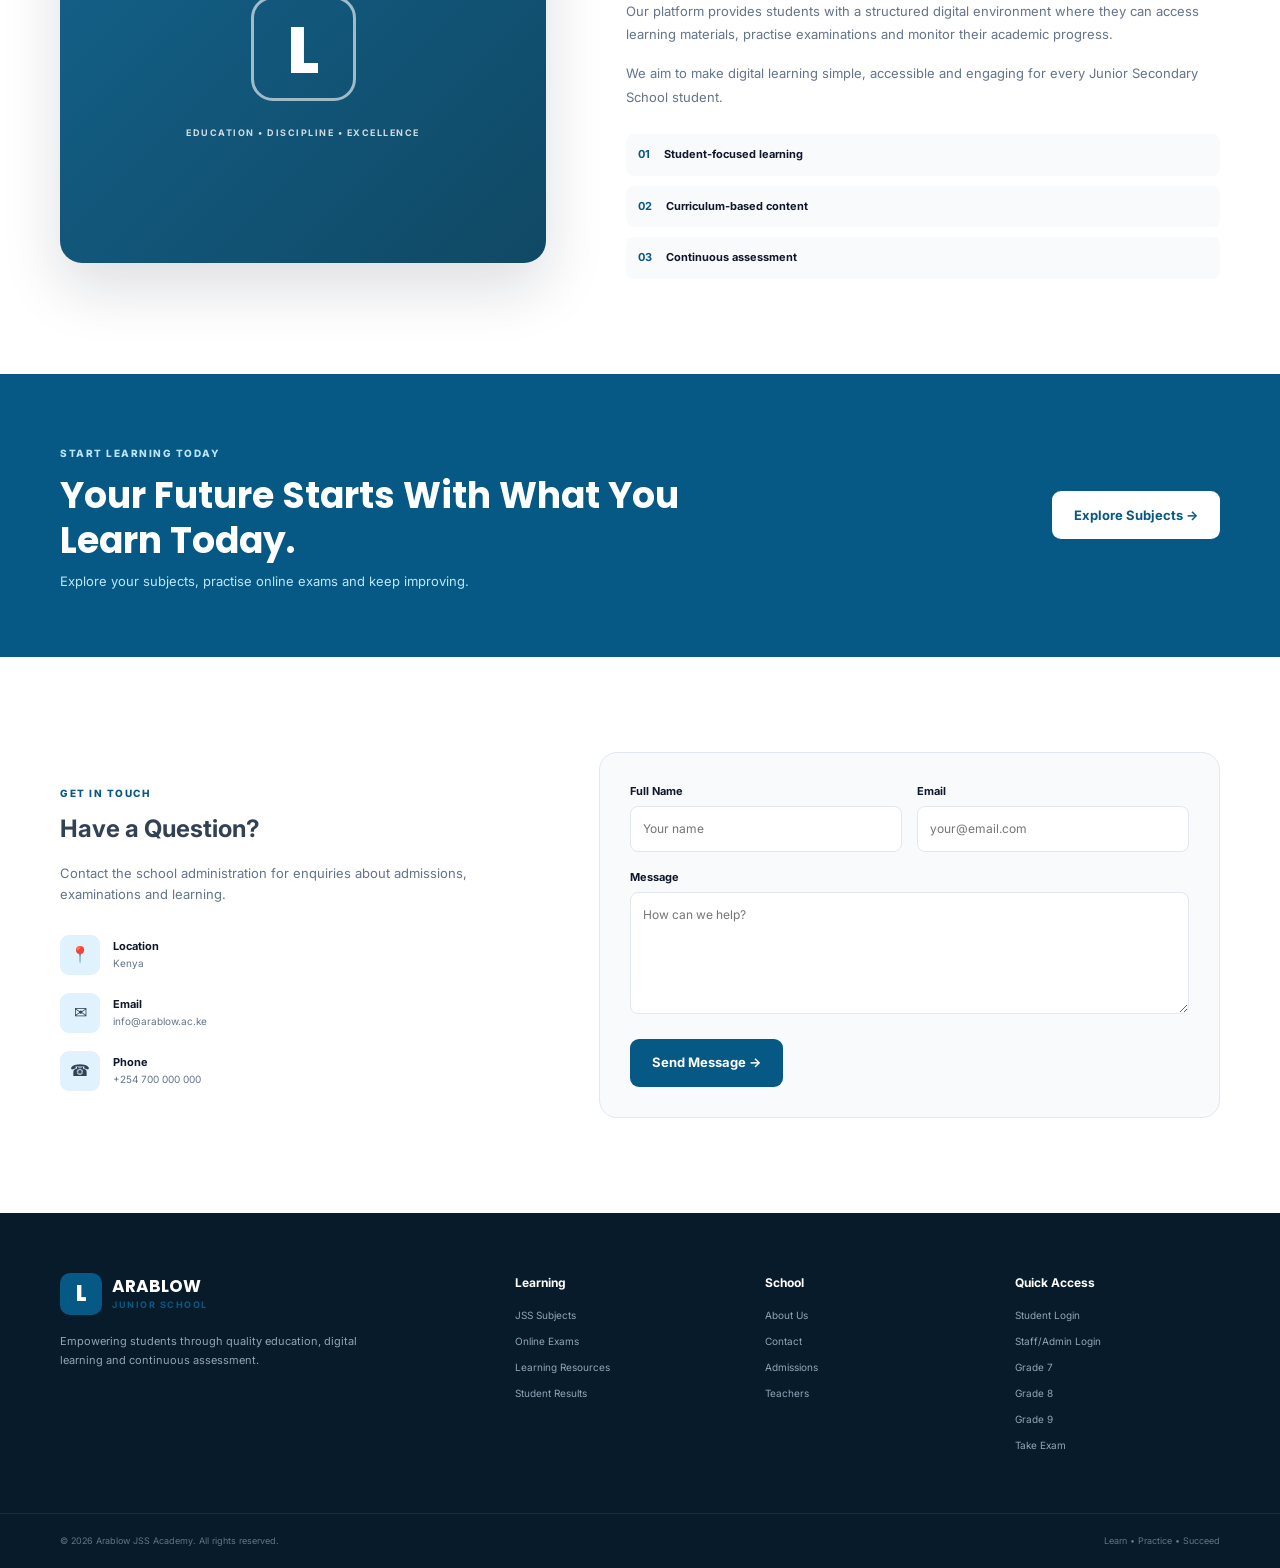
==== commit 8f7190fa: "Add files via upload" ====
--- a/index.html
+++ b/index.html
@@ -26,6 +26,8 @@
             <a href="#results" class="nav-link">Results</a>
             <a href="#resources" class="nav-link">Resources</a>
             <a href="#about" class="nav-link">About</a>
+            <a href="grade7-login.html" class="nav-link">Student Login</a>
+            <a href="admin-login.html" class="nav-link">Staff/Admin Login</a>
             <a href="#contact" class="nav-contact">Contact Us</a>
         </nav>
         <button class="menu-toggle" id="menuToggle" aria-label="Open menu"><span></span><span></span><span></span></button>
@@ -197,7 +199,7 @@
         <div class="footer-brand"><a href="#home" class="logo footer-logo"><div class="logo-icon">L</div><div class="logo-text"><strong>ARABLOW</strong><span>JUNIOR SCHOOL</span></div></a><p>Empowering students through quality education, digital learning and continuous assessment.</p></div>
         <div class="footer-column"><h4>Learning</h4><a href="#subjects">JSS Subjects</a><a href="#exams">Online Exams</a><a href="#resources">Learning Resources</a><a href="#results">Student Results</a></div>
         <div class="footer-column"><h4>School</h4><a href="#about">About Us</a><a href="#contact">Contact</a><a href="#">Admissions</a><a href="#">Teachers</a></div>
-        <div class="footer-column"><h4>Quick Access</h4><a href="#subjects">Grade 7</a><a href="#subjects">Grade 8</a><a href="#subjects">Grade 9</a><a href="#exams">Take Exam</a></div>
+        <div class="footer-column"><h4>Quick Access</h4><a href="grade7-login.html">Student Login</a><a href="admin-login.html">Staff/Admin Login</a><a href="#subjects">Grade 7</a><a href="#subjects">Grade 8</a><a href="#subjects">Grade 9</a><a href="#exams">Take Exam</a></div>
     </div>
     <div class="footer-bottom"><div class="container footer-bottom-inner"><p>© <span id="currentYear"></span> Arablow JSS Academy. All rights reserved.</p><p>Learn • Practice • Succeed</p></div></div>
 </footer>
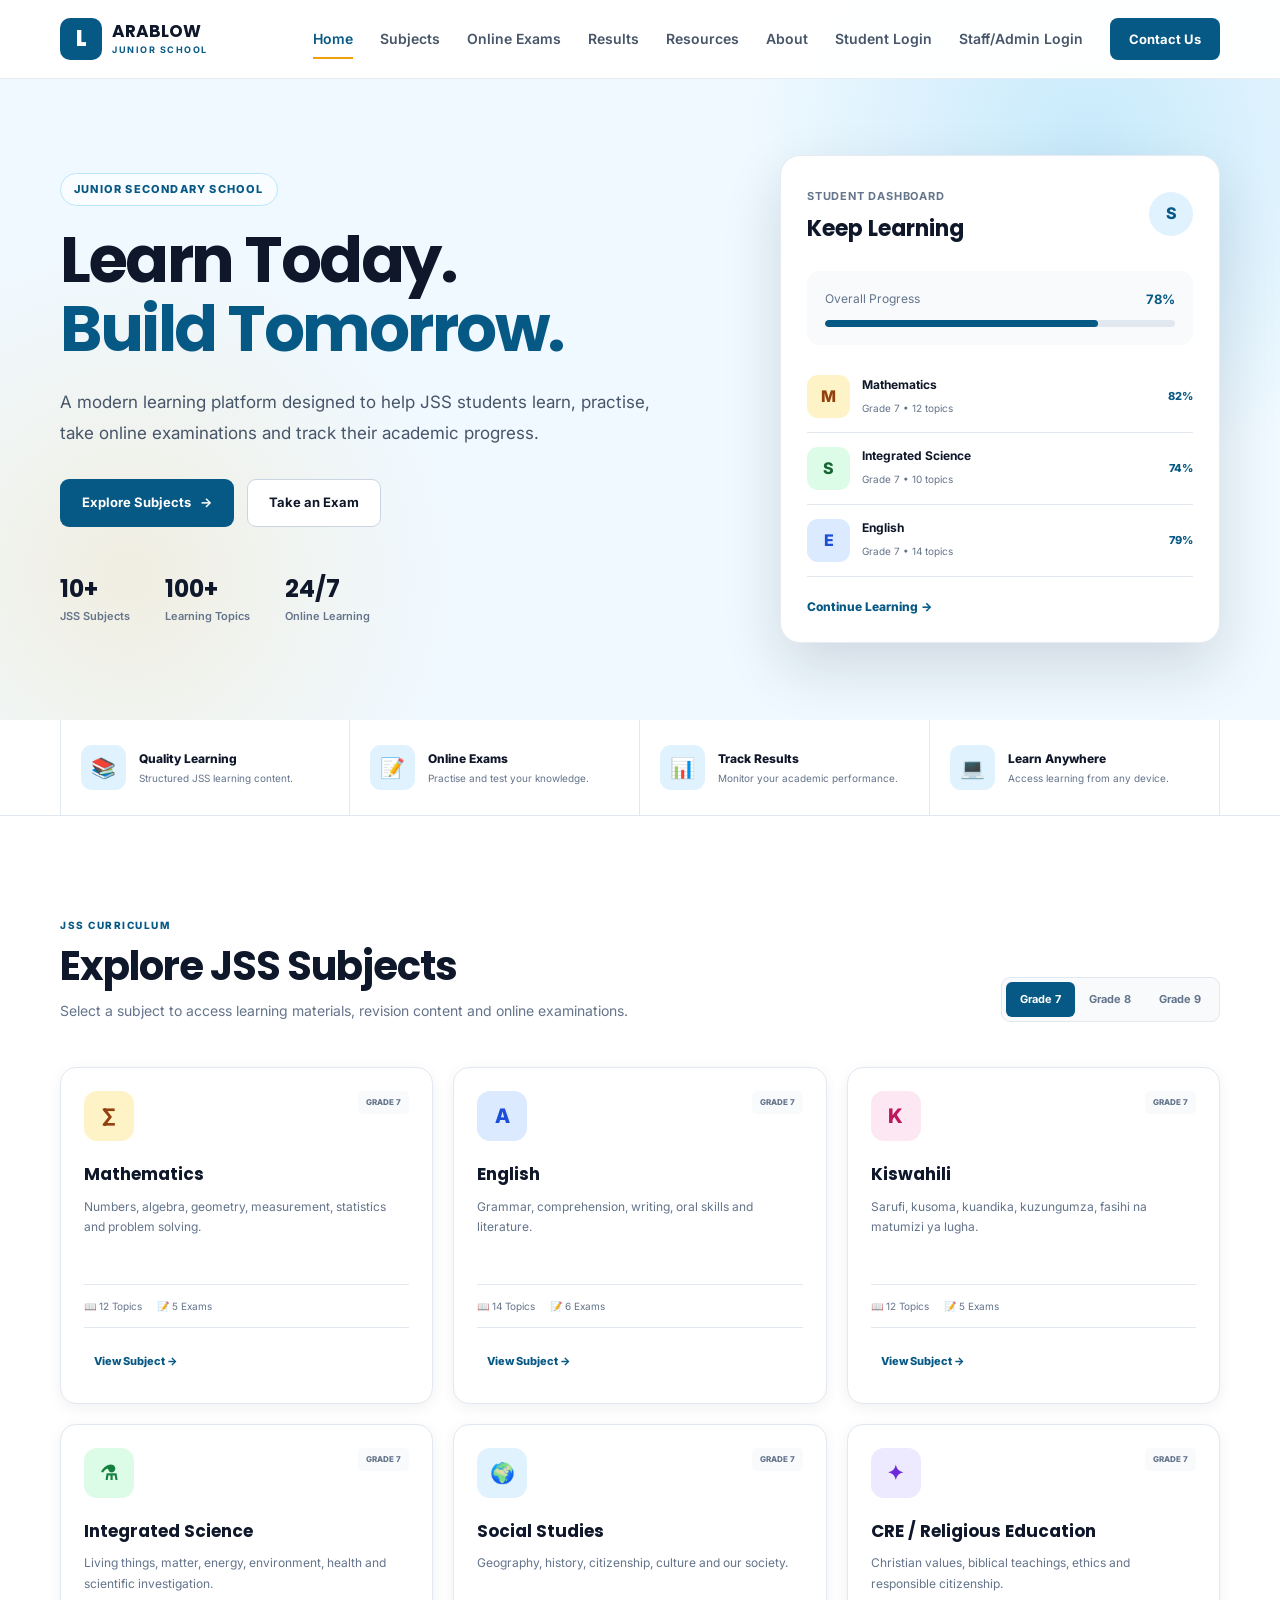
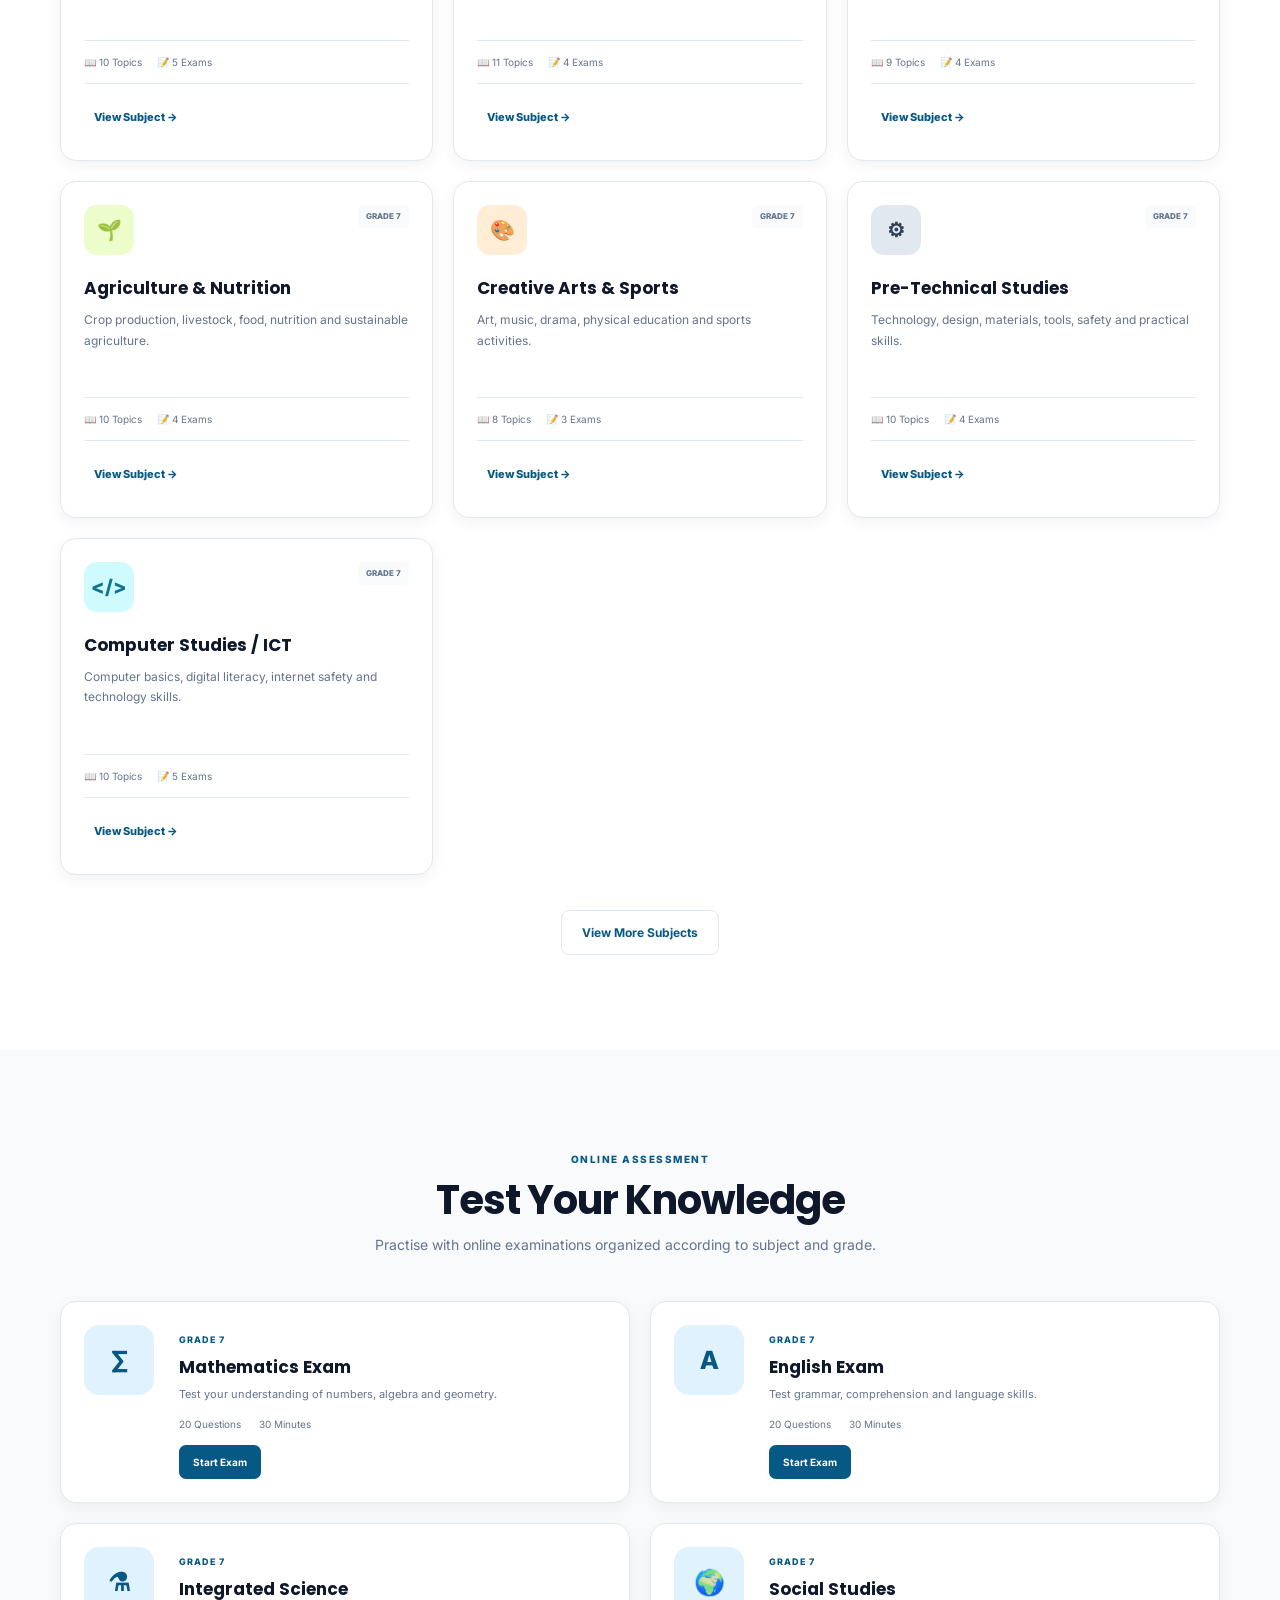
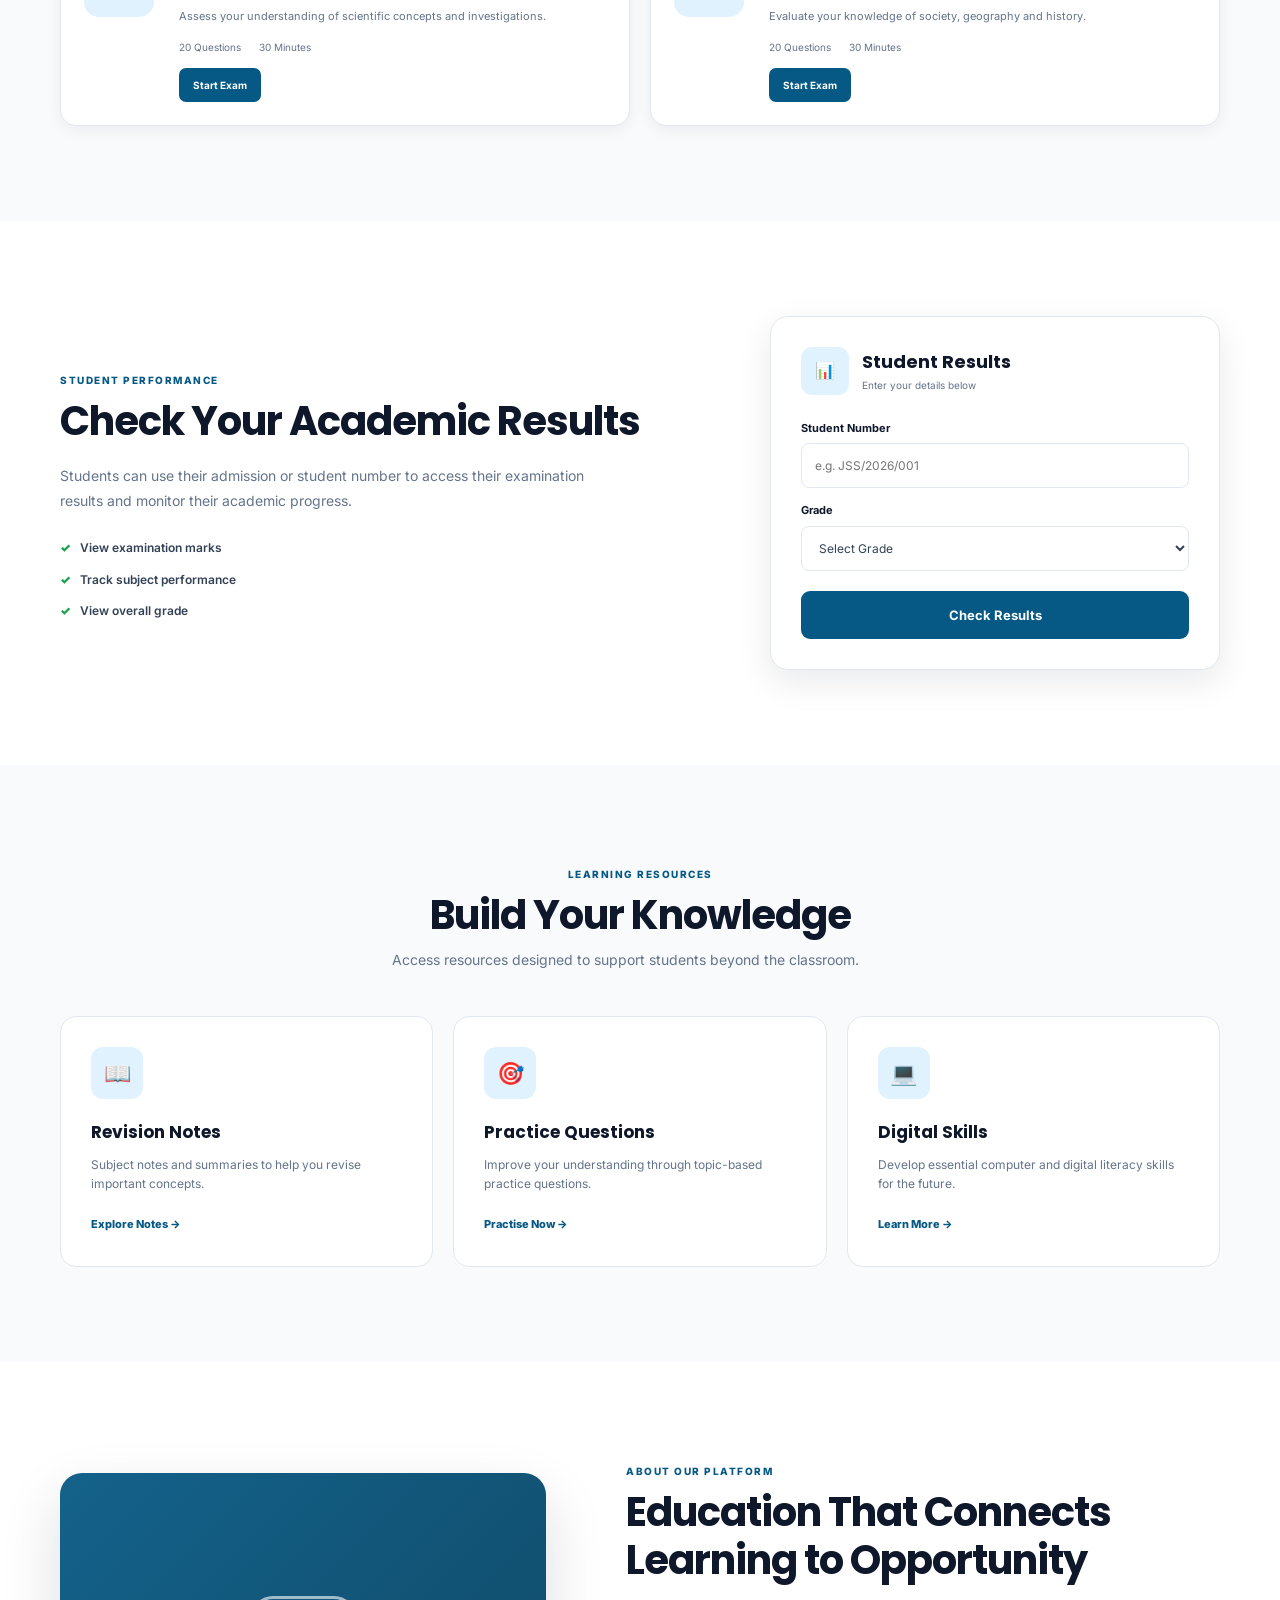
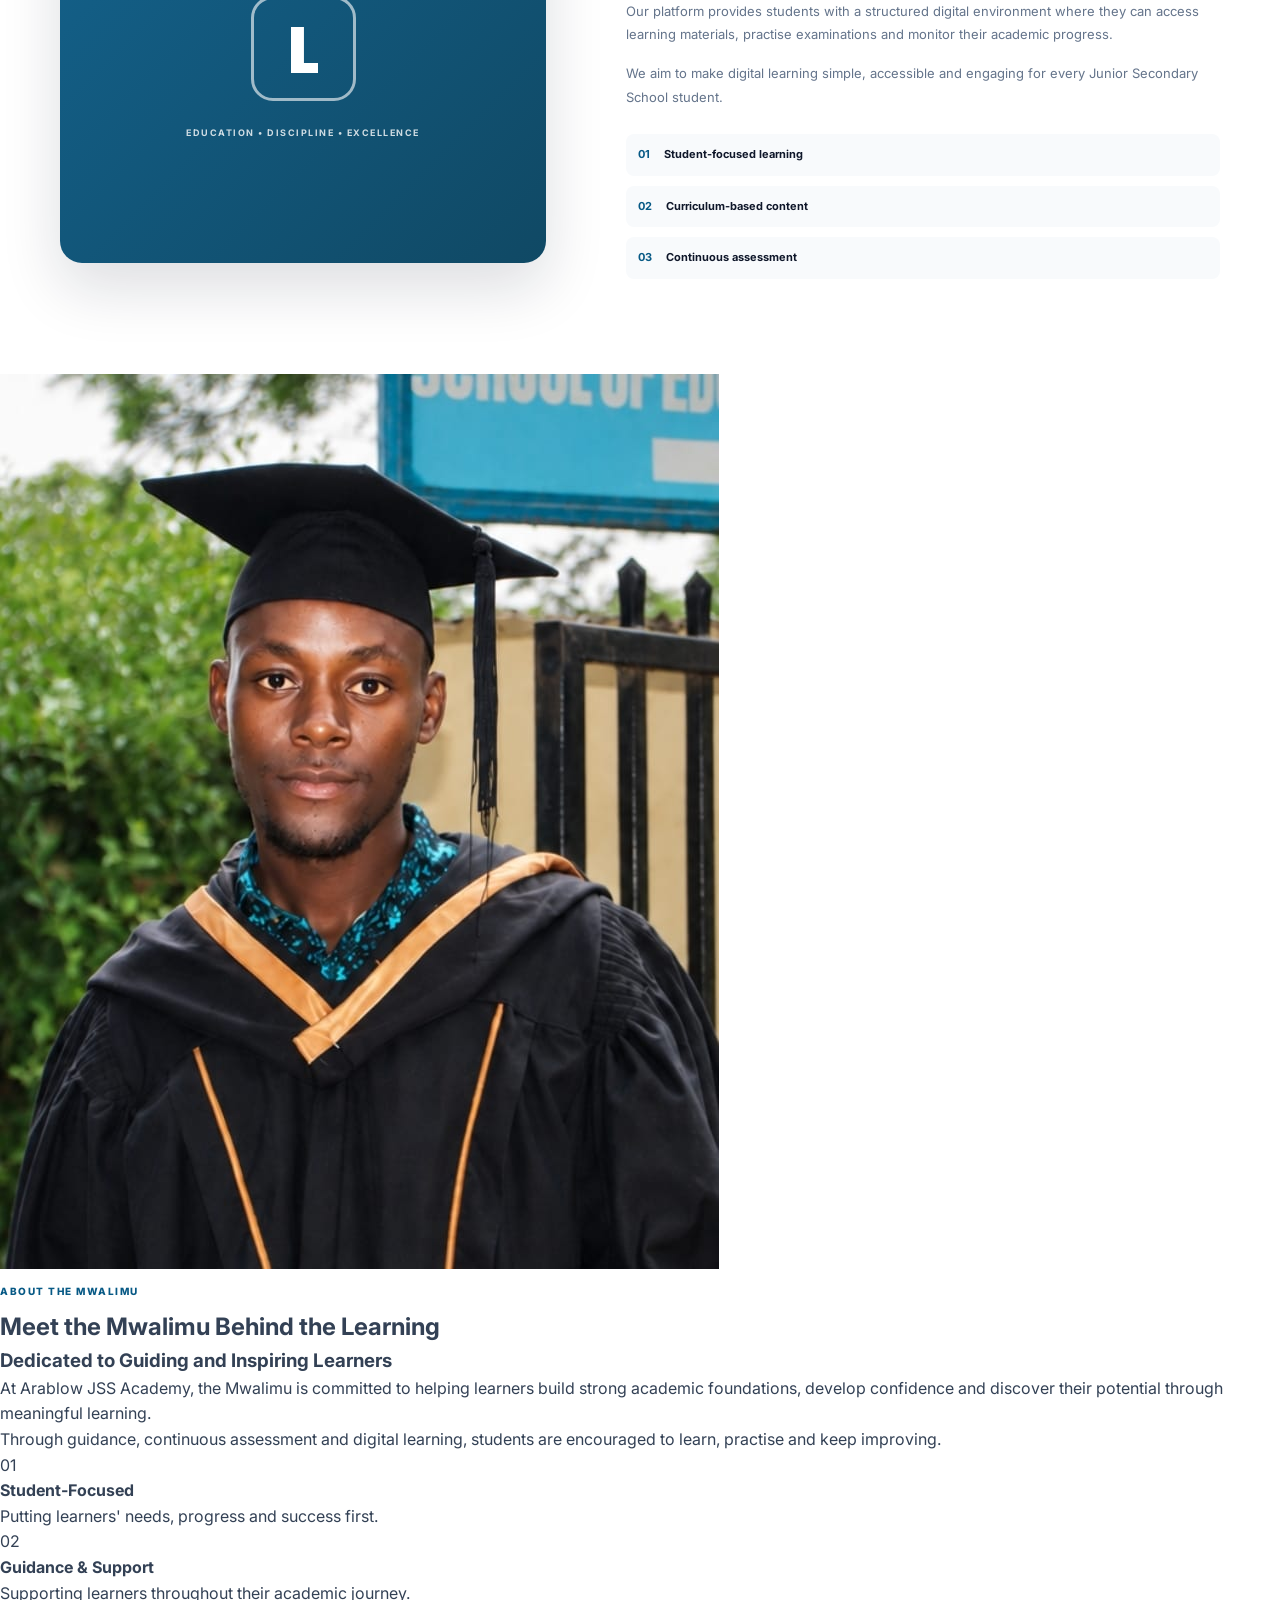
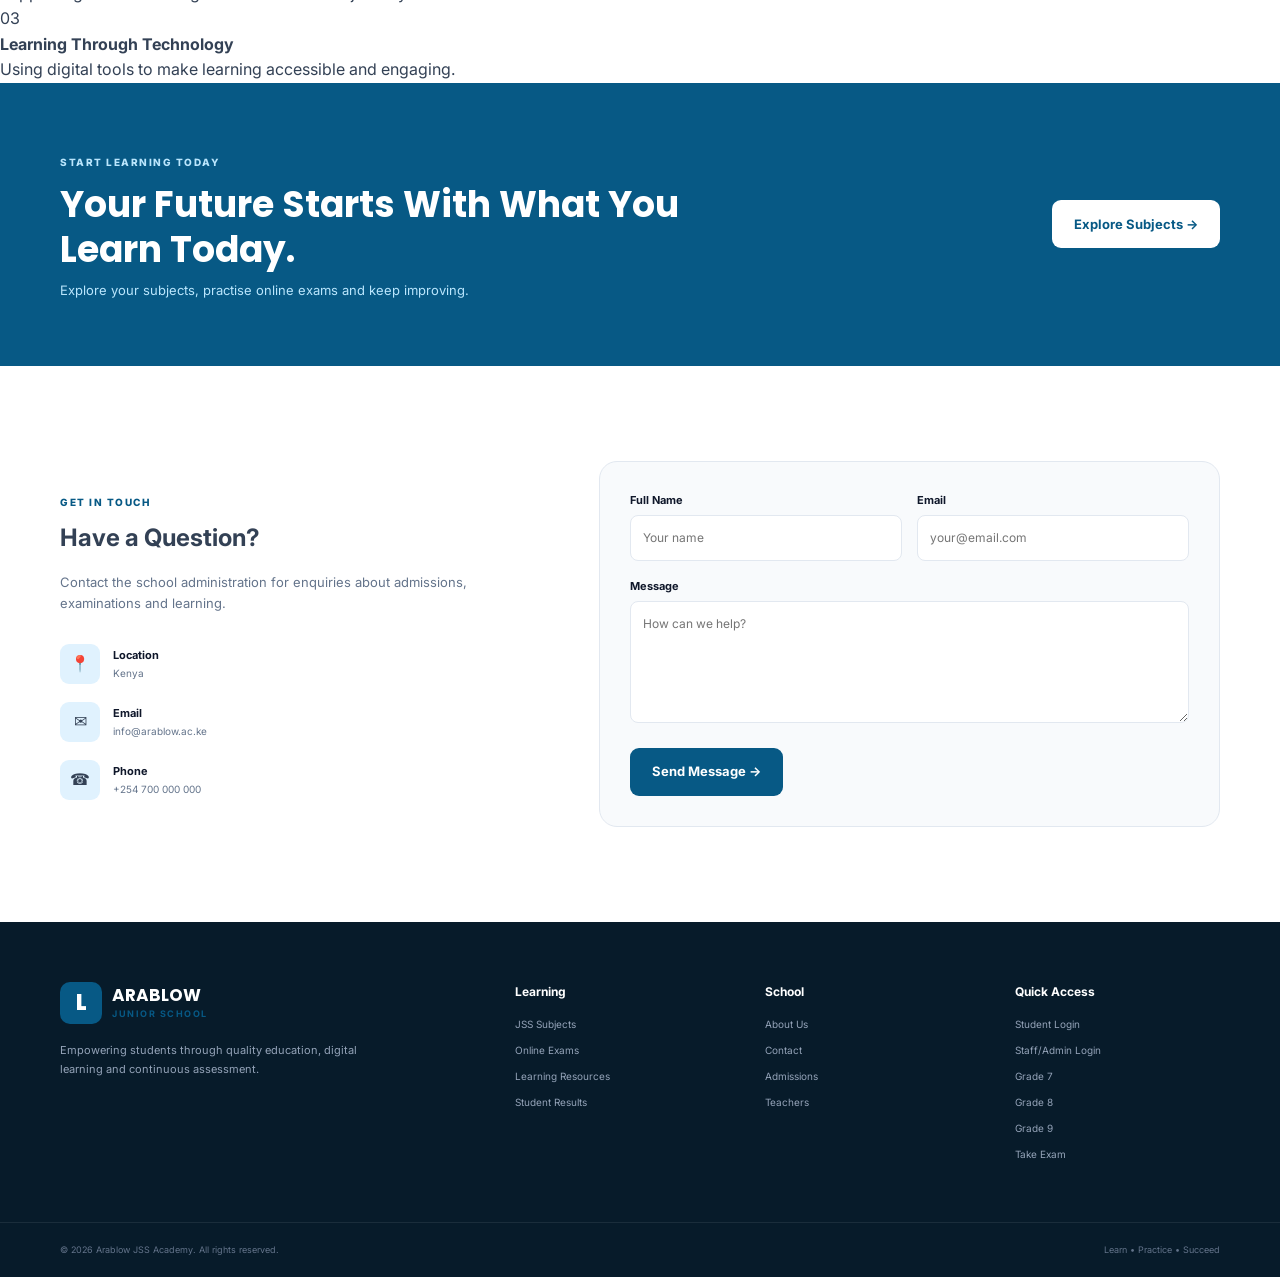
==== commit d06ad944: "Add files via upload" ====
--- a/index.html
+++ b/index.html
@@ -164,6 +164,58 @@
     </div>
 </section>
 
+<!-- ================= ABOUT THE MWALIMU ================= -->
+<section class="about-teacher" id="mwalimu">
+    <div class="teacher-container">
+        <div class="teacher-image">
+            <img src="mwalimu.jpg" alt="Mwalimu - Arablow JSS Academy teacher" loading="lazy">
+        </div>
+
+        <div class="teacher-content">
+            <span class="section-label">ABOUT THE MWALIMU</span>
+            <h2>Meet the Mwalimu Behind the Learning</h2>
+            <h3>Dedicated to Guiding and Inspiring Learners</h3>
+
+            <p>
+                At Arablow JSS Academy, the Mwalimu is committed to helping learners
+                build strong academic foundations, develop confidence and discover
+                their potential through meaningful learning.
+            </p>
+
+            <p>
+                Through guidance, continuous assessment and digital learning,
+                students are encouraged to learn, practise and keep improving.
+            </p>
+
+            <div class="teacher-highlights">
+                <div class="teacher-highlight">
+                    <span class="highlight-number">01</span>
+                    <div>
+                        <strong>Student-Focused</strong>
+                        <p>Putting learners' needs, progress and success first.</p>
+                    </div>
+                </div>
+
+                <div class="teacher-highlight">
+                    <span class="highlight-number">02</span>
+                    <div>
+                        <strong>Guidance & Support</strong>
+                        <p>Supporting learners throughout their academic journey.</p>
+                    </div>
+                </div>
+
+                <div class="teacher-highlight">
+                    <span class="highlight-number">03</span>
+                    <div>
+                        <strong>Learning Through Technology</strong>
+                        <p>Using digital tools to make learning accessible and engaging.</p>
+                    </div>
+                </div>
+            </div>
+        </div>
+    </div>
+</section>
+
 <section class="cta-section">
     <div class="container cta-container">
         <div><span class="section-label light">START LEARNING TODAY</span><h2>Your Future Starts With What You Learn Today.</h2><p>Explore your subjects, practise online exams and keep improving.</p></div>
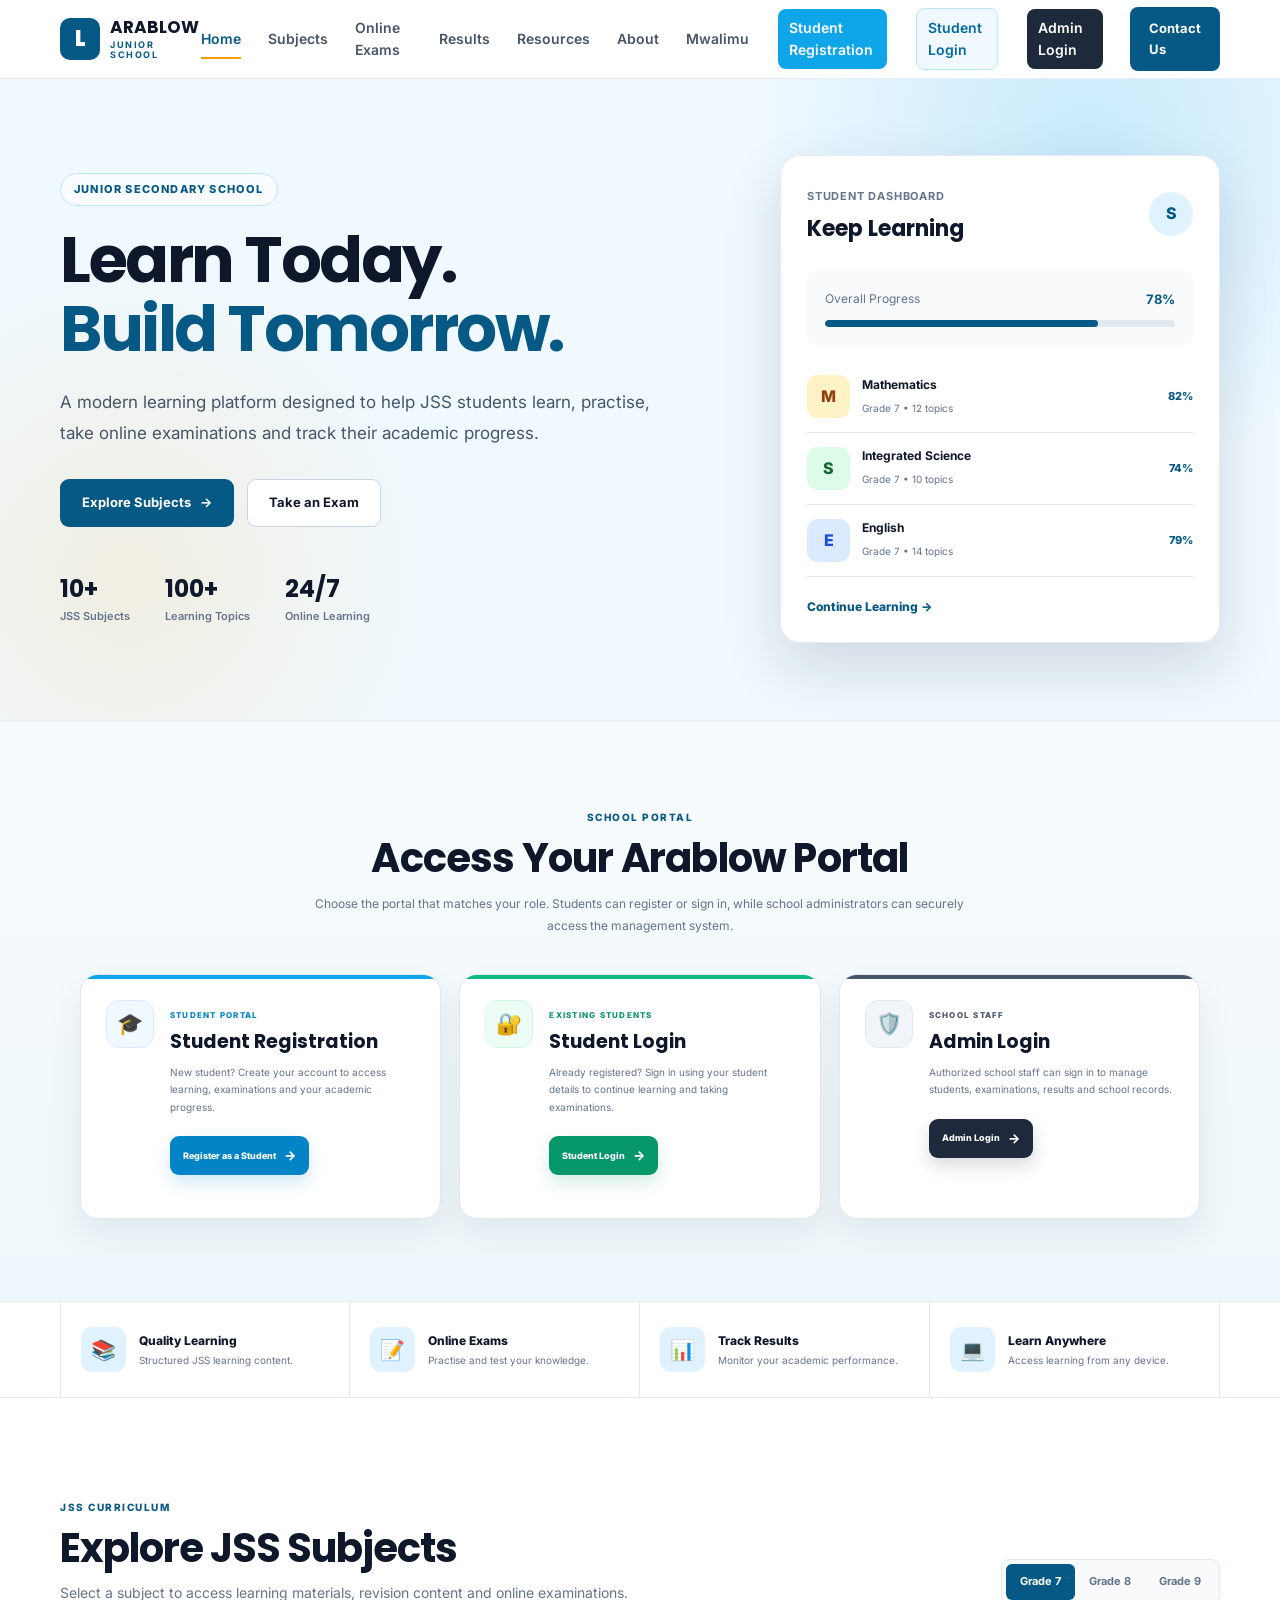
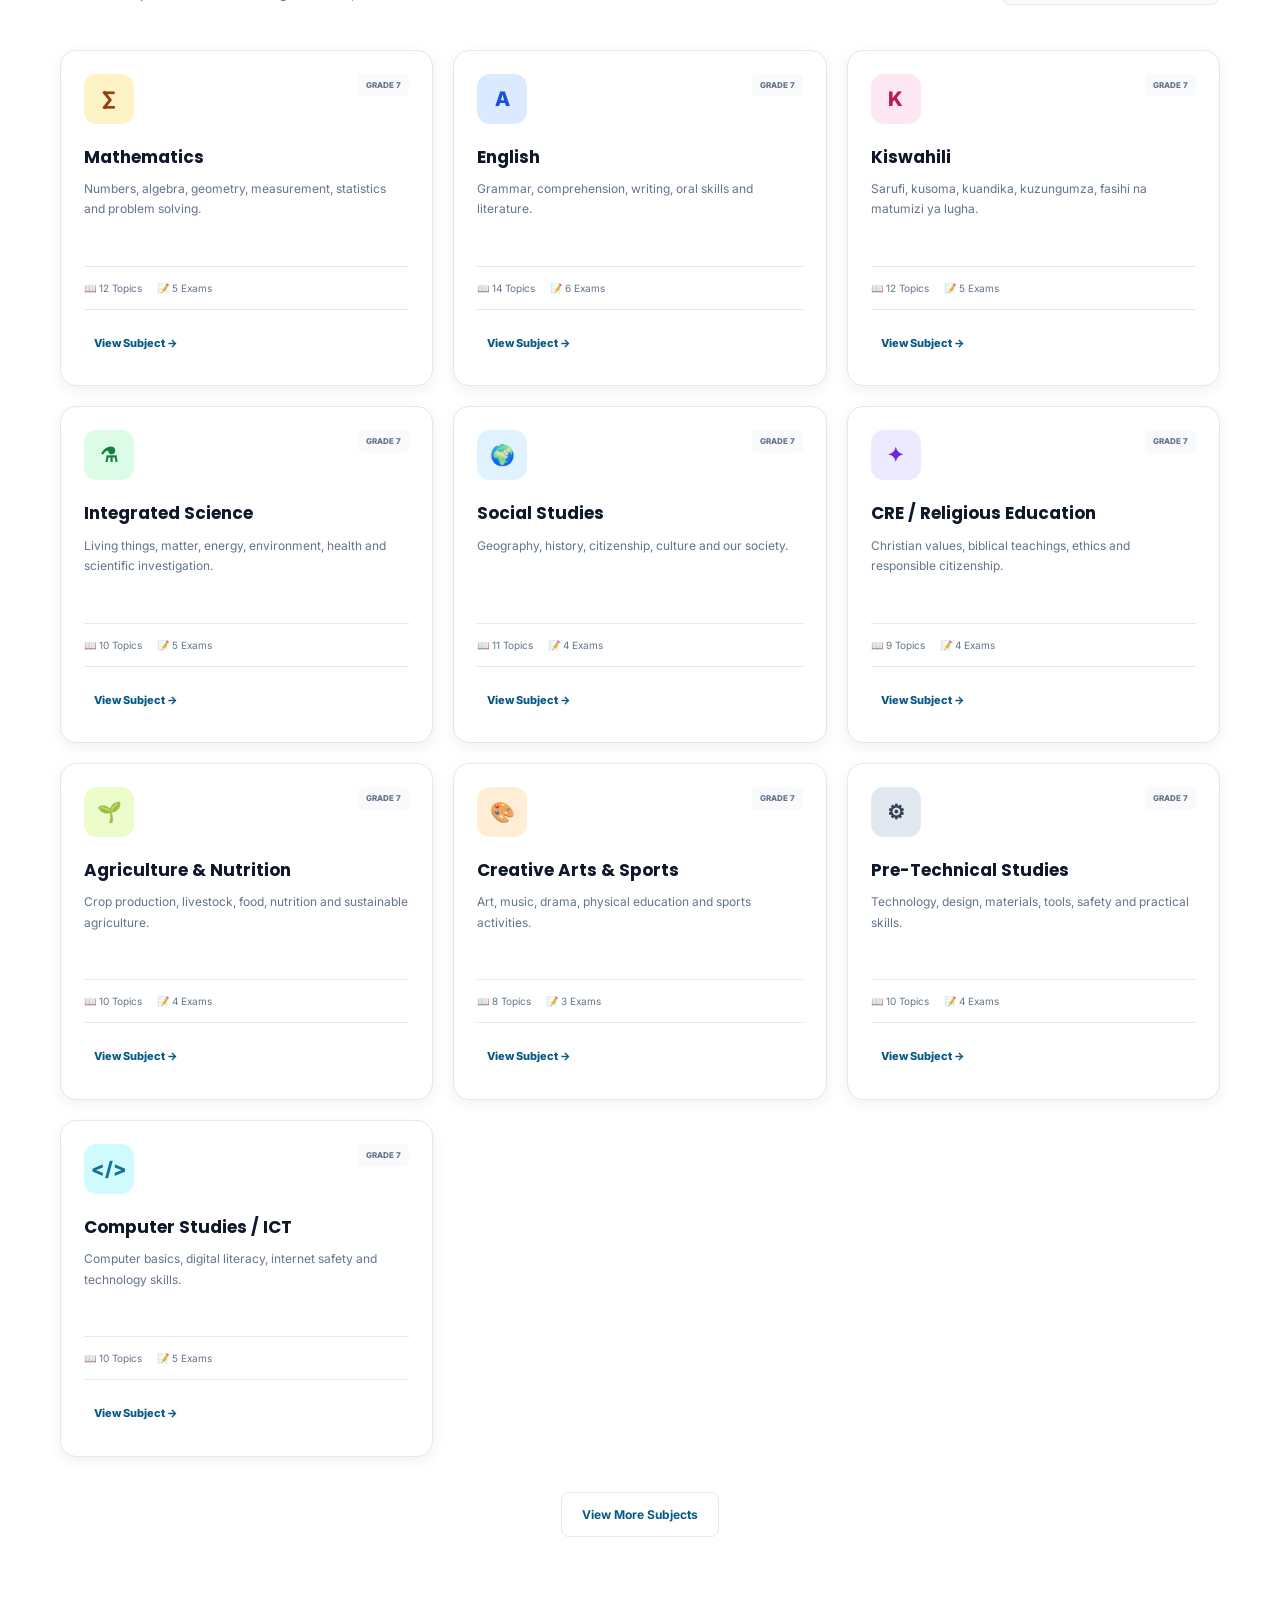
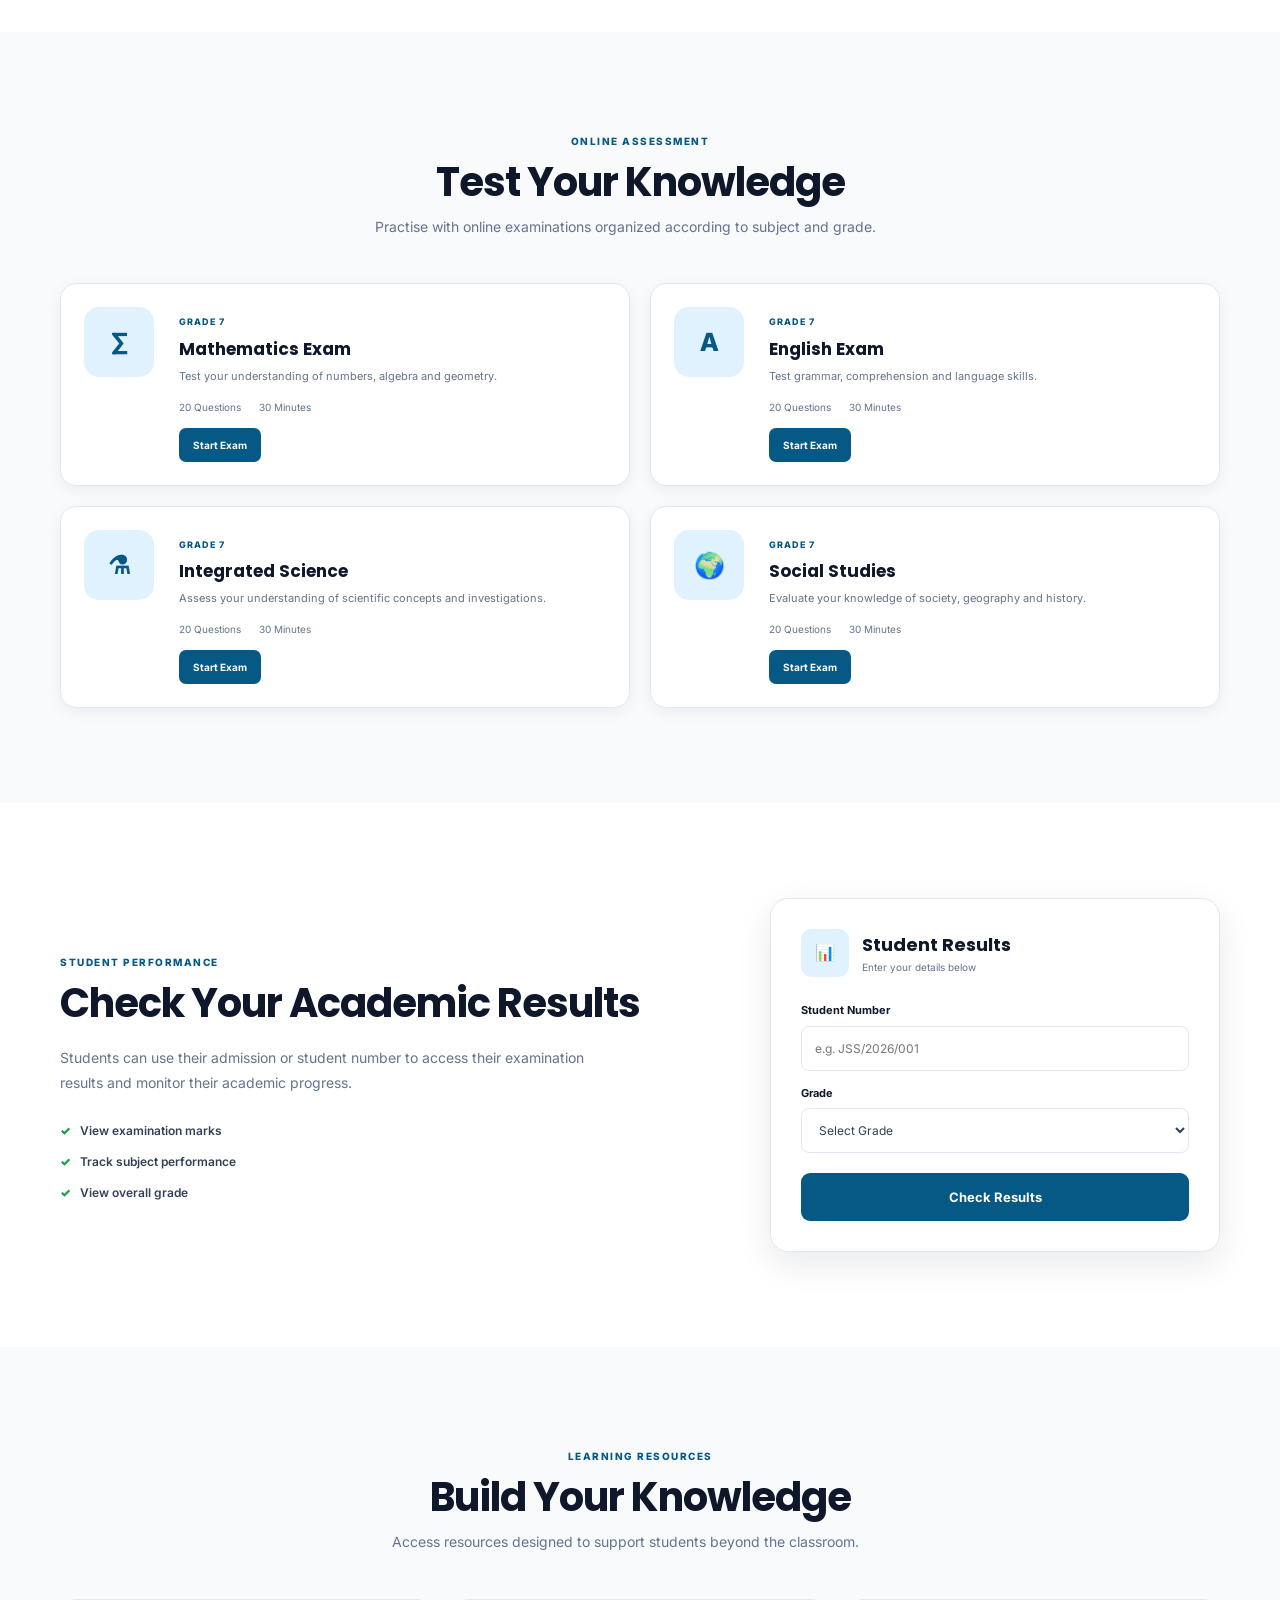
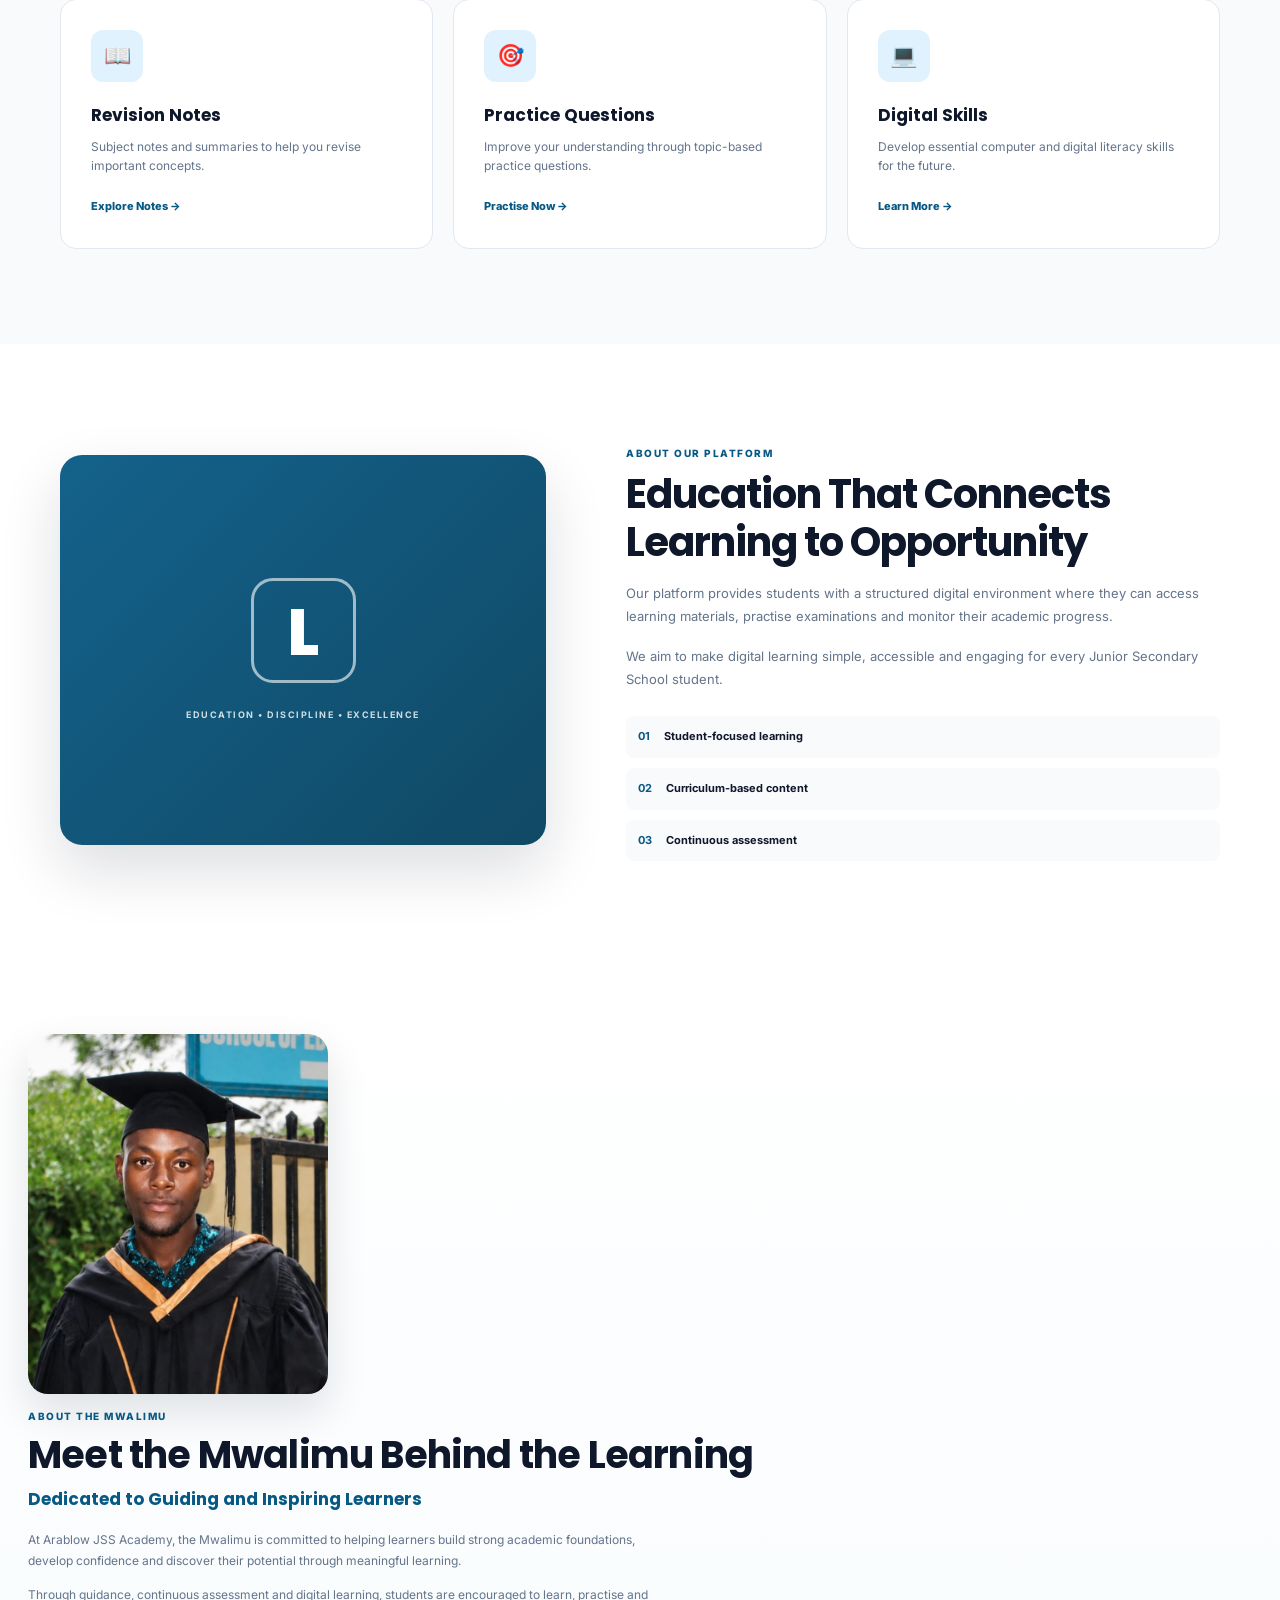
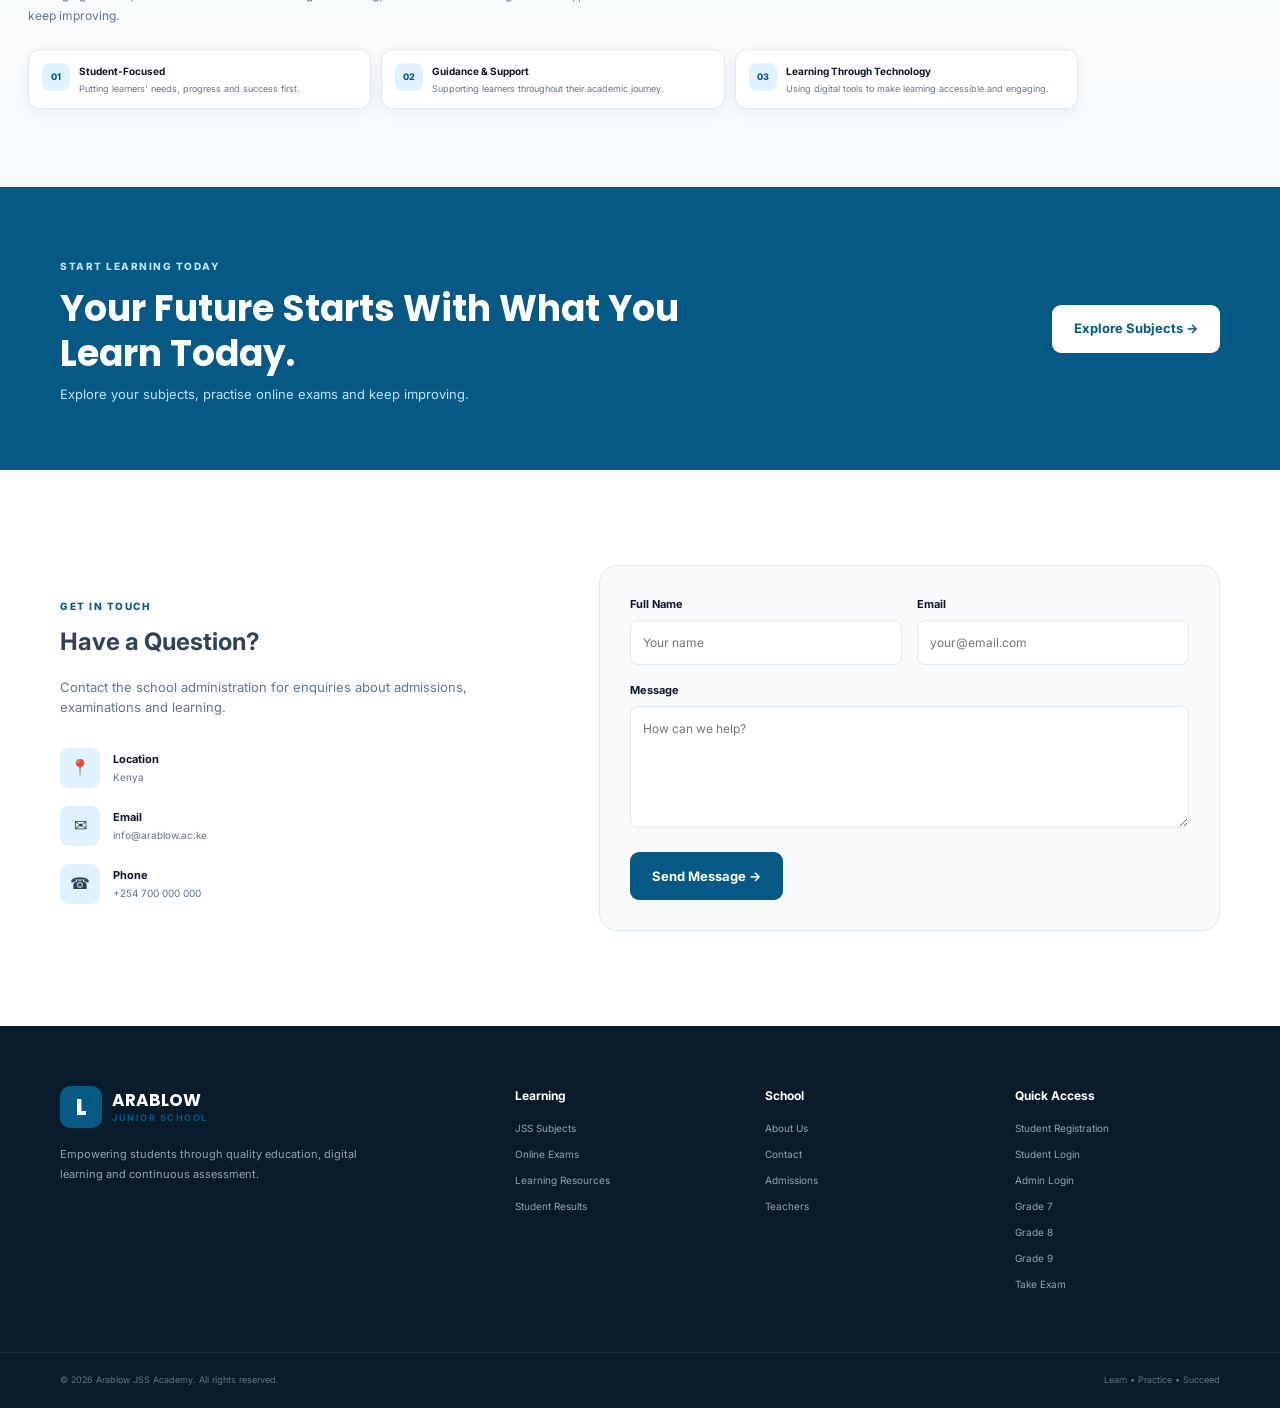
==== commit 8fd45283: "Add files via upload" ====
--- a/index.html
+++ b/index.html
@@ -26,8 +26,10 @@
             <a href="#results" class="nav-link">Results</a>
             <a href="#resources" class="nav-link">Resources</a>
             <a href="#about" class="nav-link">About</a>
-            <a href="grade7-login.html" class="nav-link">Student Login</a>
-            <a href="admin-login.html" class="nav-link">Staff/Admin Login</a>
+            <a href="#mwalimu" class="nav-link">Mwalimu</a>
+            <a href="register.html" class="nav-link nav-register">Student Registration</a>
+            <a href="grade7-login.html" class="nav-link nav-login">Student Login</a>
+            <a href="admin-login.html" class="nav-link nav-admin">Admin Login</a>
             <a href="#contact" class="nav-contact">Contact Us</a>
         </nav>
         <button class="menu-toggle" id="menuToggle" aria-label="Open menu"><span></span><span></span><span></span></button>
@@ -69,6 +71,49 @@
     </div>
 </section>
 
+<!-- ================= SCHOOL PORTAL ================= -->
+<section class="portal-section" id="student-portal">
+    <div class="container">
+        <div class="portal-heading">
+            <span class="section-label">SCHOOL PORTAL</span>
+            <h2>Access Your Arablow Portal</h2>
+            <p>Choose the portal that matches your role. Students can register or sign in, while school administrators can securely access the management system.</p>
+        </div>
+
+        <div class="portal-grid">
+            <article class="portal-card portal-student">
+                <div class="portal-icon">🎓</div>
+                <div class="portal-card-body">
+                    <span class="portal-tag">STUDENT PORTAL</span>
+                    <h3>Student Registration</h3>
+                    <p>New student? Create your account to access learning, examinations and your academic progress.</p>
+                    <a href="register.html" class="portal-btn portal-btn-primary">Register as a Student <span>→</span></a>
+                </div>
+            </article>
+
+            <article class="portal-card portal-login">
+                <div class="portal-icon">🔐</div>
+                <div class="portal-card-body">
+                    <span class="portal-tag">EXISTING STUDENTS</span>
+                    <h3>Student Login</h3>
+                    <p>Already registered? Sign in using your student details to continue learning and taking examinations.</p>
+                    <a href="grade7-login.html" class="portal-btn portal-btn-secondary">Student Login <span>→</span></a>
+                </div>
+            </article>
+
+            <article class="portal-card portal-admin">
+                <div class="portal-icon">🛡️</div>
+                <div class="portal-card-body">
+                    <span class="portal-tag">SCHOOL STAFF</span>
+                    <h3>Admin Login</h3>
+                    <p>Authorized school staff can sign in to manage students, examinations, results and school records.</p>
+                    <a href="admin-login.html" class="portal-btn portal-btn-dark">Admin Login <span>→</span></a>
+                </div>
+            </article>
+        </div>
+    </div>
+</section>
+
 <section class="features">
     <div class="container features-grid">
         <div class="feature-item"><div class="feature-icon">📚</div><div><h3>Quality Learning</h3><p>Structured JSS learning content.</p></div></div>
@@ -251,7 +296,7 @@
         <div class="footer-brand"><a href="#home" class="logo footer-logo"><div class="logo-icon">L</div><div class="logo-text"><strong>ARABLOW</strong><span>JUNIOR SCHOOL</span></div></a><p>Empowering students through quality education, digital learning and continuous assessment.</p></div>
         <div class="footer-column"><h4>Learning</h4><a href="#subjects">JSS Subjects</a><a href="#exams">Online Exams</a><a href="#resources">Learning Resources</a><a href="#results">Student Results</a></div>
         <div class="footer-column"><h4>School</h4><a href="#about">About Us</a><a href="#contact">Contact</a><a href="#">Admissions</a><a href="#">Teachers</a></div>
-        <div class="footer-column"><h4>Quick Access</h4><a href="grade7-login.html">Student Login</a><a href="admin-login.html">Staff/Admin Login</a><a href="#subjects">Grade 7</a><a href="#subjects">Grade 8</a><a href="#subjects">Grade 9</a><a href="#exams">Take Exam</a></div>
+        <div class="footer-column"><h4>Quick Access</h4><a href="register.html">Student Registration</a><a href="grade7-login.html">Student Login</a><a href="admin-login.html">Admin Login</a><a href="#subjects">Grade 7</a><a href="#subjects">Grade 8</a><a href="#subjects">Grade 9</a><a href="#exams">Take Exam</a></div>
     </div>
     <div class="footer-bottom"><div class="container footer-bottom-inner"><p>© <span id="currentYear"></span> Arablow JSS Academy. All rights reserved.</p><p>Learn • Practice • Succeed</p></div></div>
 </footer>
--- a/style.css
+++ b/style.css
@@ -20,3 +20,149 @@
 @media(max-width:600px){.section{padding:70px 0}.hero h1{font-size:42px;letter-spacing:-1.5px}.hero-content>p{font-size:14px}.hero-trust{gap:20px}.section-heading{display:block}.grade-selector{margin-top:20px;width:max-content}.subjects-grid,.exam-grid,.resources-grid{grid-template-columns:1fr}.exam-card{grid-template-columns:60px 1fr}.exam-icon{width:58px;height:58px}.features-grid{grid-template-columns:1fr}.feature-item,.feature-item:first-child,.feature-item:nth-child(3){border-left:0;border-right:0;border-bottom:1px solid var(--border)}.form-row{grid-template-columns:1fr;gap:0}.footer-grid{grid-template-columns:1fr 1fr;gap:35px 20px}.footer-brand{grid-column:1/-1}.footer-bottom-inner{flex-direction:column}.modal-actions{flex-direction:column}.modal-actions .btn{width:100%}}
 @media(max-width:400px){.hero h1{font-size:36px}.hero-buttons{flex-direction:column}.hero-buttons .btn{width:100%}.hero-trust{flex-wrap:wrap}}
 .exam-btn{display:inline-flex;align-items:center;justify-content:center;text-decoration:none;}
+
+/* =========================================================
+   MWALIMU + STUDENT LOGIN VISUAL POLISH
+   ========================================================= */
+
+/* Smaller, cleaner Mwalimu photo */
+.about-teacher{padding:78px 28px;background:linear-gradient(180deg,#fff,#f8fbfd)}
+.teacher-container{max-width:1050px;grid-template-columns:300px 1fr;gap:58px}
+.teacher-image{width:100%;max-width:300px}
+.teacher-image::after{top:10px;left:10px;border-width:2px;border-radius:20px}
+.teacher-image img{width:100%;height:360px;aspect-ratio:auto;object-fit:cover;object-position:center top;border-radius:20px;box-shadow:0 18px 40px rgba(15,23,42,.12)}
+.teacher-content h2{margin:0;color:var(--dark);font-family:Poppins,sans-serif;font-size:clamp(27px,3.2vw,38px);line-height:1.15;letter-spacing:-.8px}
+.teacher-content h3{margin:10px 0 15px;color:var(--primary);font-family:Poppins,sans-serif;font-size:17px}
+.teacher-content>p:not(.section-label){max-width:650px;margin:0 0 12px;color:var(--muted);font-size:12px;line-height:1.8}
+.teacher-highlights{display:grid;grid-template-columns:repeat(3,1fr);gap:10px;margin-top:22px}
+.teacher-highlight{display:flex;gap:9px;align-items:flex-start;padding:13px;border:1px solid var(--border);border-radius:12px;background:#fff;box-shadow:var(--shadow-sm)}
+.highlight-number{flex:0 0 auto;width:28px;height:28px;display:grid;place-items:center;border-radius:8px;background:var(--primary-light);color:var(--primary);font-size:9px;font-weight:800}
+.teacher-highlight strong{display:block;color:var(--dark);font-size:10px}
+.teacher-highlight p{margin-top:3px;color:var(--muted);font-size:9px;line-height:1.5}
+
+/* =========================================================
+   GRADE 7 STUDENT LOGIN — MODERN RESPONSIVE DESIGN
+   ========================================================= */
+.student-page{min-height:100vh;padding:30px 18px;background:radial-gradient(circle at 15% 10%,rgba(14,165,233,.14),transparent 28%),radial-gradient(circle at 90% 90%,rgba(245,158,11,.10),transparent 25%),#f1f8fc;display:flex;align-items:center}
+.student-shell{width:min(1080px,100%);margin:auto}
+.student-header{display:flex;align-items:center;justify-content:space-between;gap:20px;margin-bottom:18px}
+.student-brand{display:flex;align-items:center;gap:11px}
+.student-brand .logo-icon{width:44px;height:44px;border-radius:12px;box-shadow:0 8px 20px rgba(7,89,133,.16)}
+.student-brand strong{display:block;color:var(--dark);font-family:Poppins,sans-serif;font-size:14px;line-height:1.1}
+.student-brand span{display:block;margin-top:4px;color:var(--primary);font-size:8px;font-weight:800;letter-spacing:1.4px}
+.student-header .g7-link{padding:9px 13px;border:1px solid var(--border);border-radius:9px;background:#fff;color:var(--primary);font-size:10px;font-weight:800;transition:var(--transition)}
+.student-header .g7-link:hover{border-color:#bae6fd;background:#f8fdff;transform:translateY(-1px)}
+.student-card{overflow:hidden;border:1px solid rgba(226,232,240,.9);border-radius:24px;background:#fff;box-shadow:0 25px 65px rgba(15,23,42,.13)}
+.login-grid{display:grid;grid-template-columns:.95fr 1.05fr;min-height:520px}
+.login-intro{position:relative;overflow:hidden;padding:55px;background:linear-gradient(145deg,#075985,#053f5c);color:#fff}
+.login-intro::after{content:"";position:absolute;width:220px;height:220px;right:-90px;bottom:-100px;border:35px solid rgba(255,255,255,.07);border-radius:50%}
+.login-intro .section-label{position:relative;z-index:1;color:#bae6fd;margin-bottom:14px}
+.login-intro h1{position:relative;z-index:1;max-width:420px;color:#fff;font-family:Poppins,sans-serif;font-size:clamp(28px,3.2vw,42px);line-height:1.15;letter-spacing:-1px}
+.login-intro>p{position:relative;z-index:1;max-width:430px;margin:18px 0 28px;color:#dbeafe;font-size:12px;line-height:1.8}
+.login-list{position:relative;z-index:1;display:grid;gap:11px}
+.login-list div{padding:11px 13px;border:1px solid rgba(255,255,255,.12);border-radius:9px;background:rgba(255,255,255,.07);color:#f0f9ff;font-size:10px;font-weight:600}
+.login-form-card{display:flex;flex-direction:column;justify-content:center;padding:55px 52px;background:#fff}
+.login-form-card h2{color:var(--dark);font-family:Poppins,sans-serif;font-size:28px;letter-spacing:-.5px}
+.login-form-card>p{margin:6px 0 25px;color:var(--muted);font-size:11px;line-height:1.6}
+.login-error{display:none;margin-bottom:16px;padding:11px 12px;border:1px solid #fecaca;border-radius:9px;background:#fef2f2;color:#991b1b;font-size:10px;line-height:1.5}
+.student-field{margin-bottom:17px}
+.student-field label{display:block;margin-bottom:7px;color:var(--dark);font-size:10px;font-weight:800}
+.student-field input{width:100%;height:48px;padding:0 14px;border:1px solid #dbe3ea;border-radius:10px;outline:0;background:#fbfdff;color:var(--dark);font-size:12px;transition:.2s ease}
+.student-field input::placeholder{color:#94a3b8}
+.student-field input:focus{border-color:#38bdf8;background:#fff;box-shadow:0 0 0 4px rgba(14,165,233,.10)}
+.login-form-card .btn.full-width{width:100%;min-height:50px;margin-top:7px;border-radius:10px;font-size:11px;box-shadow:0 10px 22px rgba(7,89,133,.16)}
+.login-form-card .btn.full-width:disabled{opacity:.7;cursor:not-allowed;transform:none}
+
+@media(max-width:850px){
+  .teacher-container{grid-template-columns:260px 1fr;gap:38px}
+  .teacher-image{max-width:260px}
+  .teacher-image img{height:320px}
+  .teacher-highlights{grid-template-columns:1fr}
+  .login-intro{padding:42px}
+  .login-form-card{padding:42px}
+}
+@media(max-width:700px){
+  .about-teacher{padding:65px 20px}
+  .teacher-container{grid-template-columns:1fr;gap:34px;max-width:560px}
+  .teacher-image{max-width:230px;margin:0 auto}
+  .teacher-image img{height:290px}
+  .teacher-image::after{top:8px;left:8px}
+  .teacher-content{text-align:left}
+  .teacher-highlights{grid-template-columns:1fr 1fr}
+  .student-page{padding:18px 12px;align-items:flex-start}
+  .student-header{margin-top:4px;align-items:flex-start}
+  .student-header .g7-link{white-space:nowrap}
+  .student-card{border-radius:18px}
+  .login-grid{grid-template-columns:1fr}
+  .login-intro{padding:32px 25px}
+  .login-intro h1{font-size:30px}
+  .login-form-card{padding:32px 25px}
+}
+@media(max-width:480px){
+  .student-brand strong{font-size:11px}
+  .student-brand span{font-size:7px}
+  .student-brand .logo-icon{width:39px;height:39px;font-size:19px}
+  .student-header .g7-link{padding:8px 9px;font-size:9px}
+  .login-intro{padding:28px 21px}
+  .login-form-card{padding:29px 21px}
+  .login-form-card h2{font-size:24px}
+  .teacher-highlights{grid-template-columns:1fr}
+}
+
+
+/* =========================================================
+   PROFESSIONAL SCHOOL PORTAL
+   ========================================================= */
+.portal-section{padding:82px 28px;background:linear-gradient(180deg,#f8fbfd 0%,#eef7fb 100%);border-top:1px solid rgba(226,232,240,.75);border-bottom:1px solid rgba(226,232,240,.75)}
+.portal-heading{max-width:720px;margin:0 auto 38px;text-align:center}
+.portal-heading .section-label{margin-bottom:10px}
+.portal-heading h2{margin:0;color:var(--dark);font-family:Poppins,sans-serif;font-size:clamp(28px,4vw,40px);line-height:1.15;letter-spacing:-.8px}
+.portal-heading p{max-width:650px;margin:12px auto 0;color:var(--muted);font-size:12px;line-height:1.8}
+.portal-grid{display:grid;grid-template-columns:repeat(3,1fr);gap:18px;max-width:1120px;margin:0 auto}
+.portal-card{position:relative;display:flex;gap:16px;min-height:245px;padding:25px;border:1px solid #e2e8f0;border-radius:18px;background:#fff;box-shadow:0 14px 35px rgba(15,23,42,.07);overflow:hidden;transition:transform .25s ease,box-shadow .25s ease,border-color .25s ease}
+.portal-card::before{content:"";position:absolute;left:0;top:0;width:100%;height:4px}
+.portal-card:hover{transform:translateY(-5px);box-shadow:0 20px 42px rgba(15,23,42,.11);border-color:#cbd5e1}
+.portal-student::before{background:#0ea5e9}
+.portal-login::before{background:#10b981}
+.portal-admin::before{background:#475569}
+.portal-icon{flex:0 0 48px;width:48px;height:48px;display:grid;place-items:center;border-radius:13px;font-size:21px;background:#f0f9ff;border:1px solid #dbeafe}
+.portal-login .portal-icon{background:#ecfdf5;border-color:#d1fae5}
+.portal-admin .portal-icon{background:#f1f5f9;border-color:#e2e8f0}
+.portal-card-body{min-width:0}
+.portal-tag{display:inline-block;margin-bottom:8px;color:#0284c7;font-size:8px;font-weight:800;letter-spacing:1.25px}
+.portal-login .portal-tag{color:#059669}
+.portal-admin .portal-tag{color:#475569}
+.portal-card h3{margin:0;color:var(--dark);font-family:Poppins,sans-serif;font-size:19px;line-height:1.25}
+.portal-card p{margin:10px 0 20px;color:var(--muted);font-size:10px;line-height:1.75}
+.portal-btn{display:inline-flex;align-items:center;justify-content:center;gap:8px;min-height:39px;padding:9px 13px;border-radius:9px;text-decoration:none;font-size:9px;font-weight:800;transition:.2s ease}
+.portal-btn span{font-size:13px;line-height:1}
+.portal-btn-primary{background:#0284c7;color:#fff;box-shadow:0 8px 18px rgba(2,132,199,.18)}
+.portal-btn-primary:hover{background:#0369a1;transform:translateY(-1px)}
+.portal-btn-secondary{background:#059669;color:#fff;box-shadow:0 8px 18px rgba(5,150,105,.17)}
+.portal-btn-secondary:hover{background:#047857;transform:translateY(-1px)}
+.portal-btn-dark{background:#1e293b;color:#fff;box-shadow:0 8px 18px rgba(30,41,59,.17)}
+.portal-btn-dark:hover{background:#0f172a;transform:translateY(-1px)}
+
+/* Portal navigation buttons */
+.nav-register,.nav-login,.nav-admin{padding:8px 11px!important;border-radius:8px!important;margin-left:2px}
+.nav-register{background:#0ea5e9!important;color:#fff!important}
+.nav-register:hover{background:#0284c7!important;color:#fff!important}
+.nav-login{border:1px solid #bae6fd!important;color:#0369a1!important;background:#f0f9ff!important}
+.nav-login:hover{background:#e0f2fe!important}
+.nav-admin{background:#1e293b!important;color:#fff!important}
+.nav-admin:hover{background:#0f172a!important;color:#fff!important}
+.nav-register::after,.nav-login::after,.nav-admin::after{display:none!important}
+
+@media(max-width:1000px){
+  .portal-grid{grid-template-columns:1fr}
+  .portal-card{min-height:auto}
+}
+@media(max-width:800px){
+  .nav-register,.nav-login,.nav-admin{margin:4px 0!important;padding:11px 13px!important;text-align:center}
+  .portal-section{padding:65px 20px}
+}
+@media(max-width:520px){
+  .portal-card{flex-direction:column;padding:22px}
+  .portal-icon{width:44px;height:44px;flex-basis:44px}
+  .portal-btn{width:100%}
+}
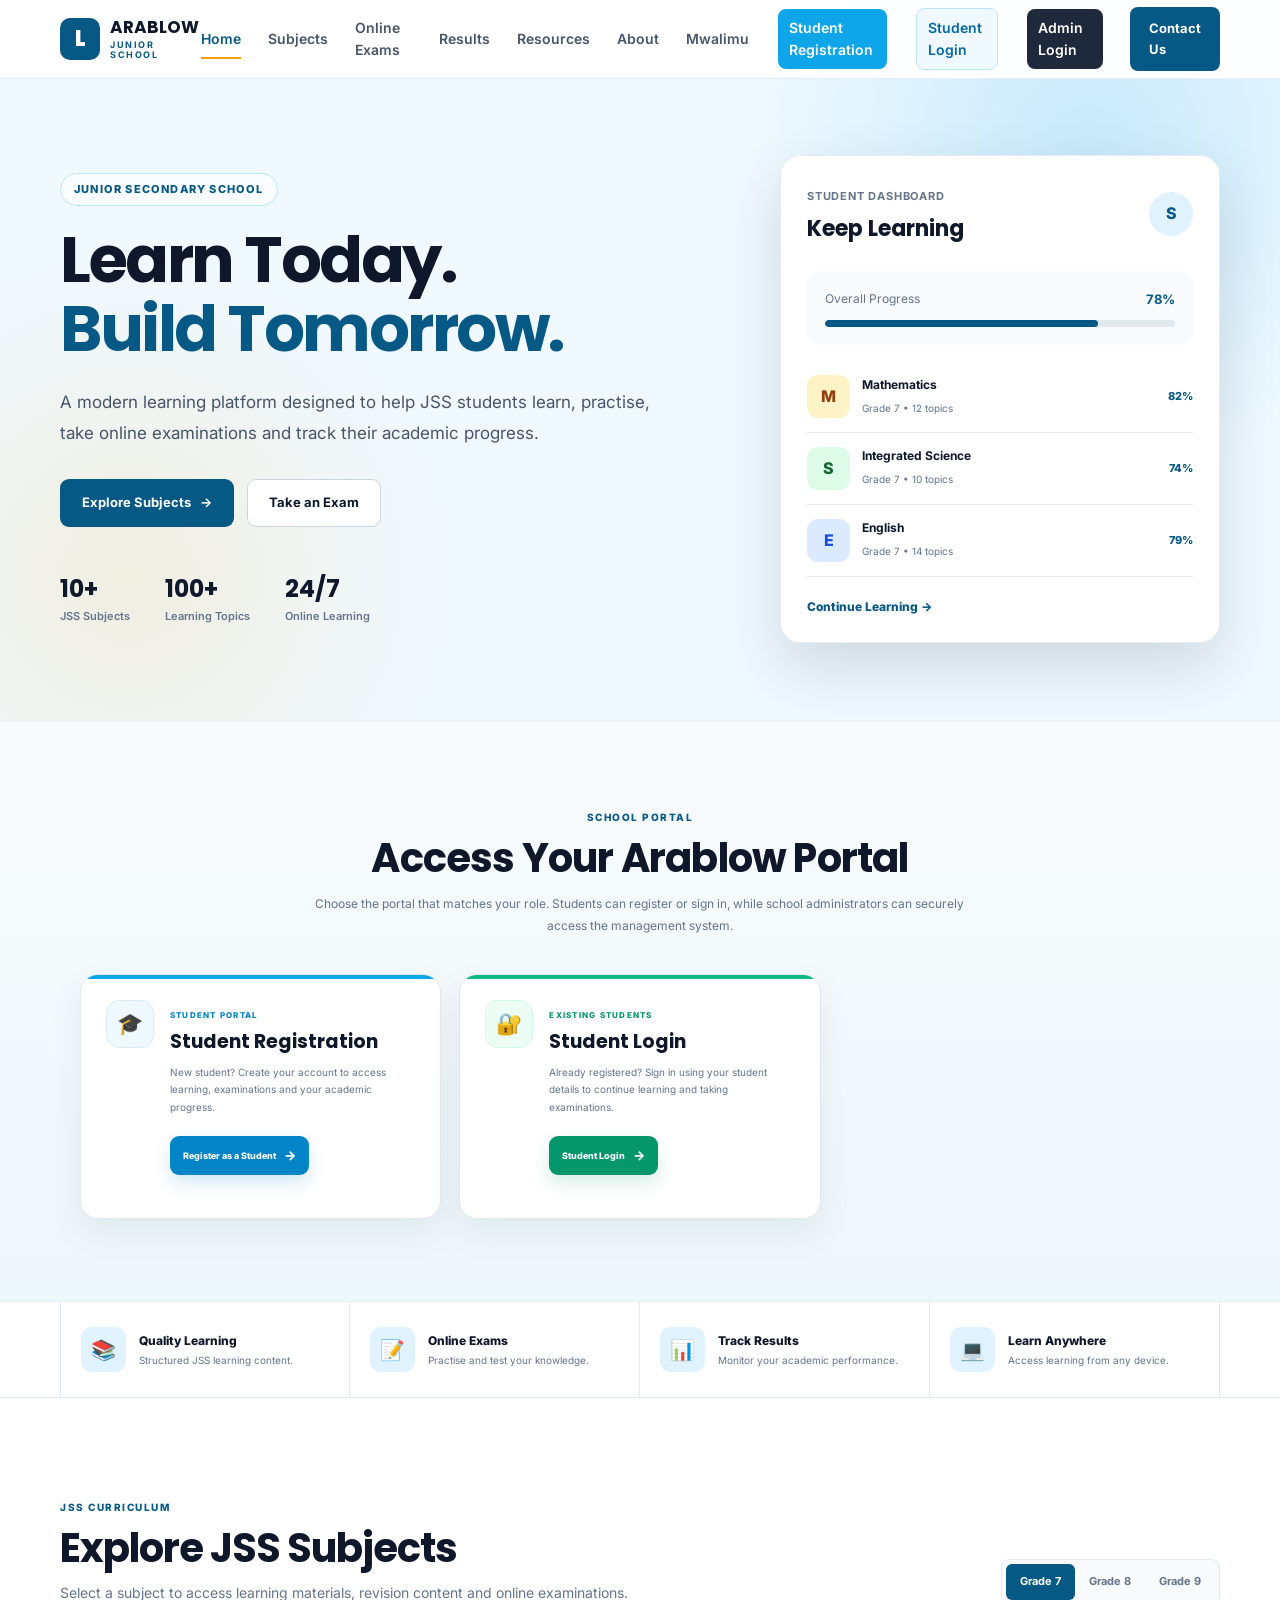
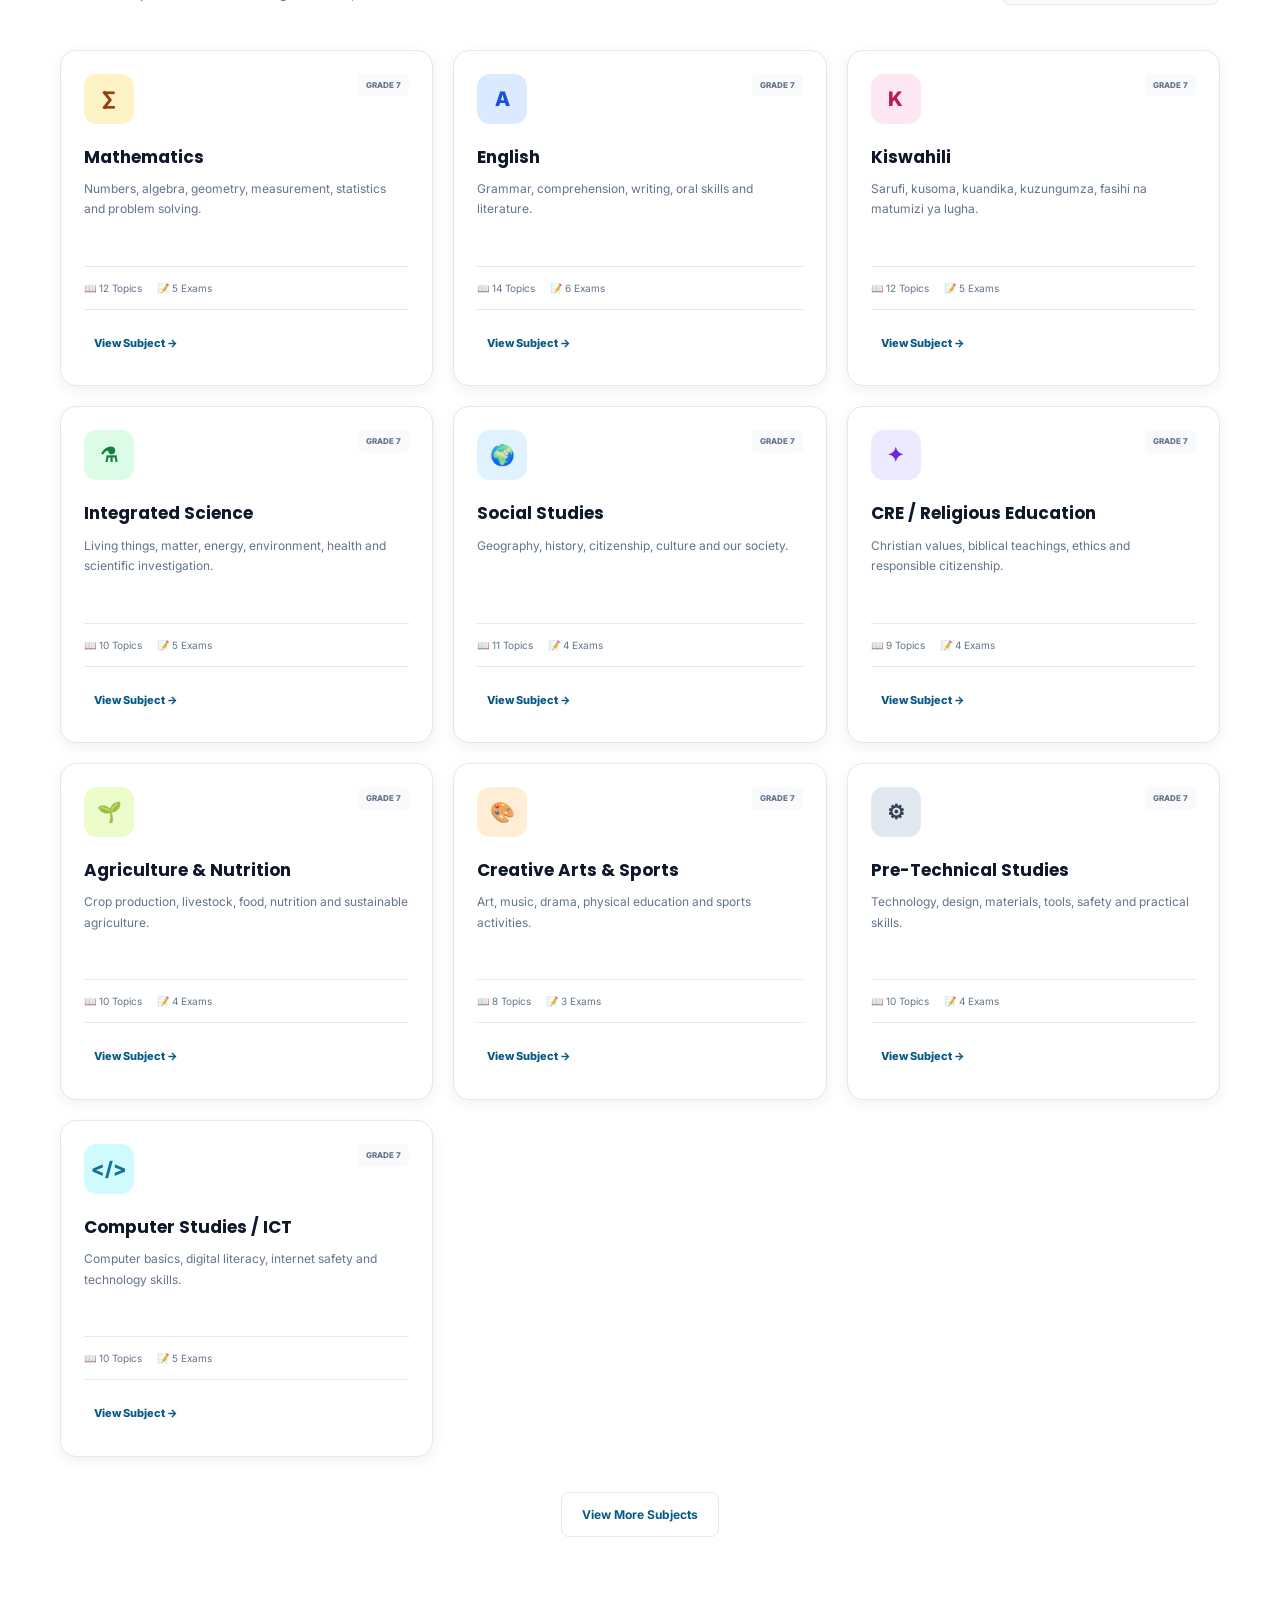
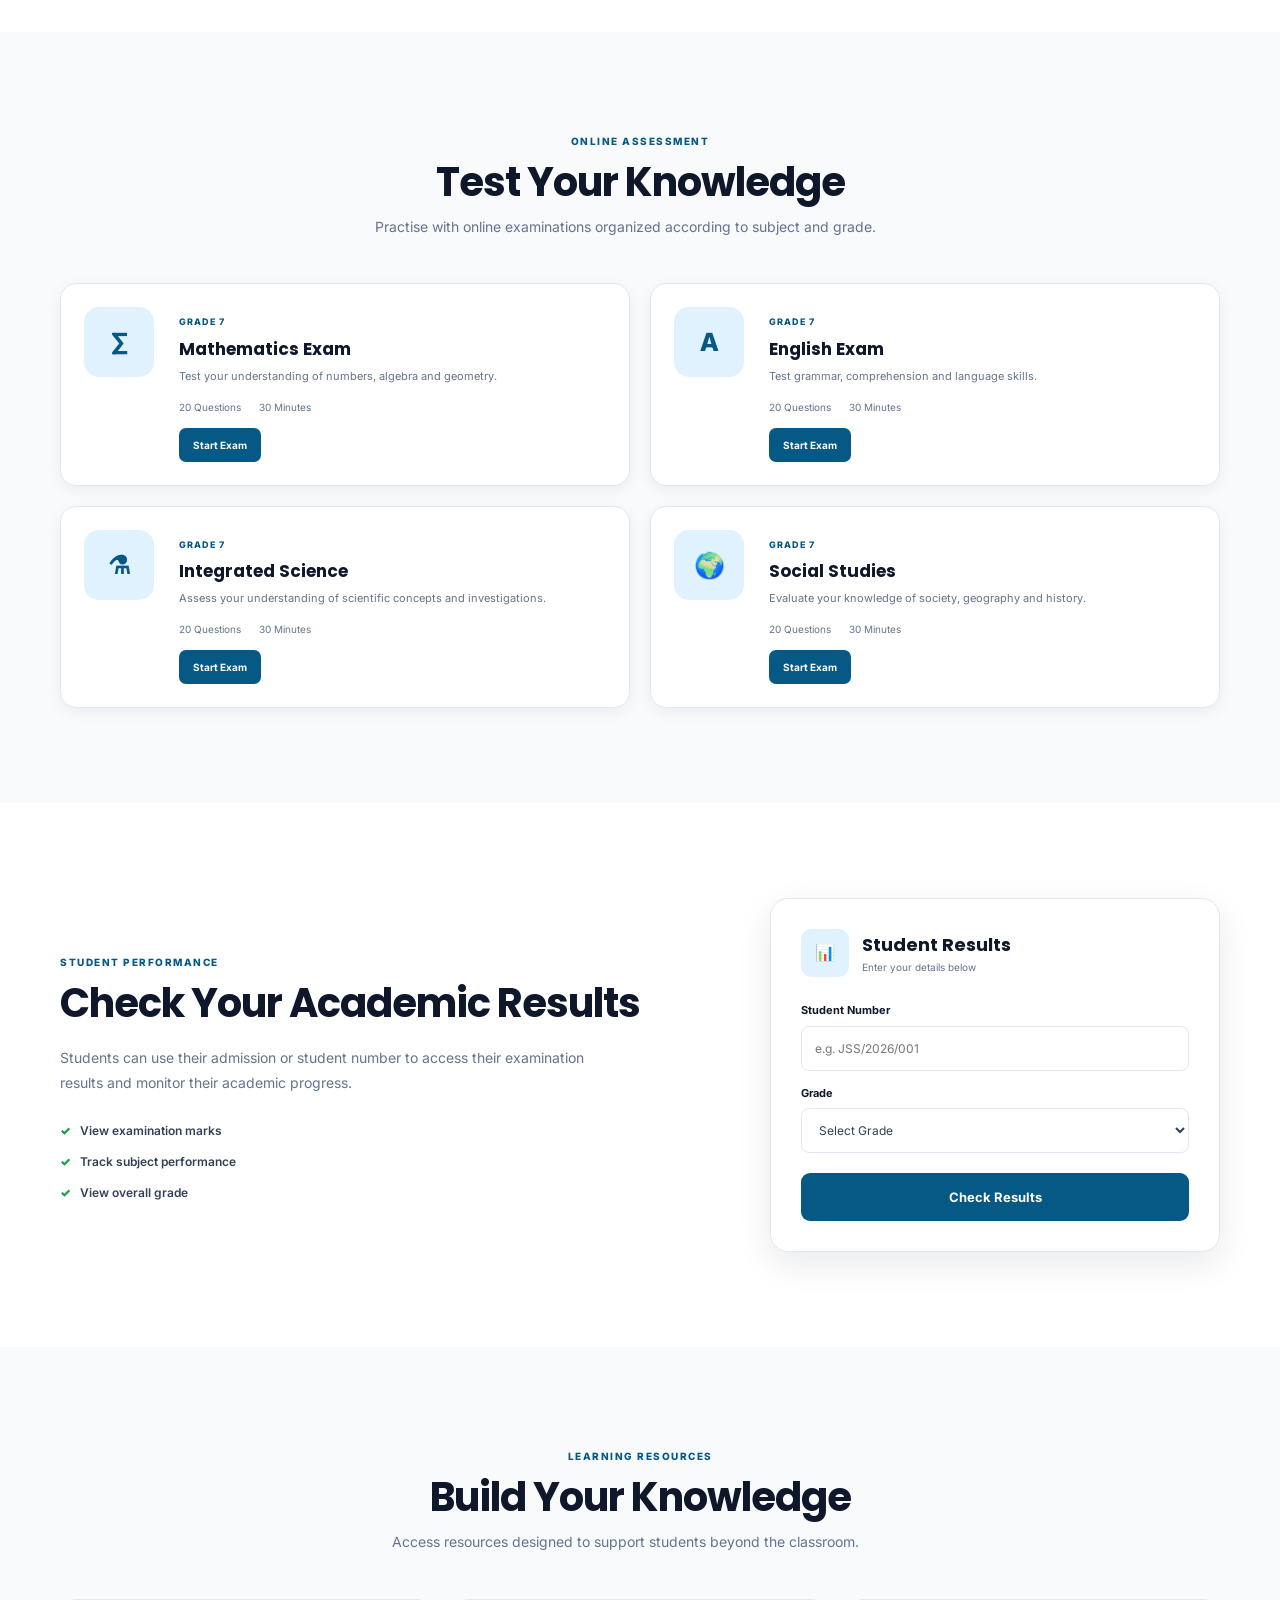
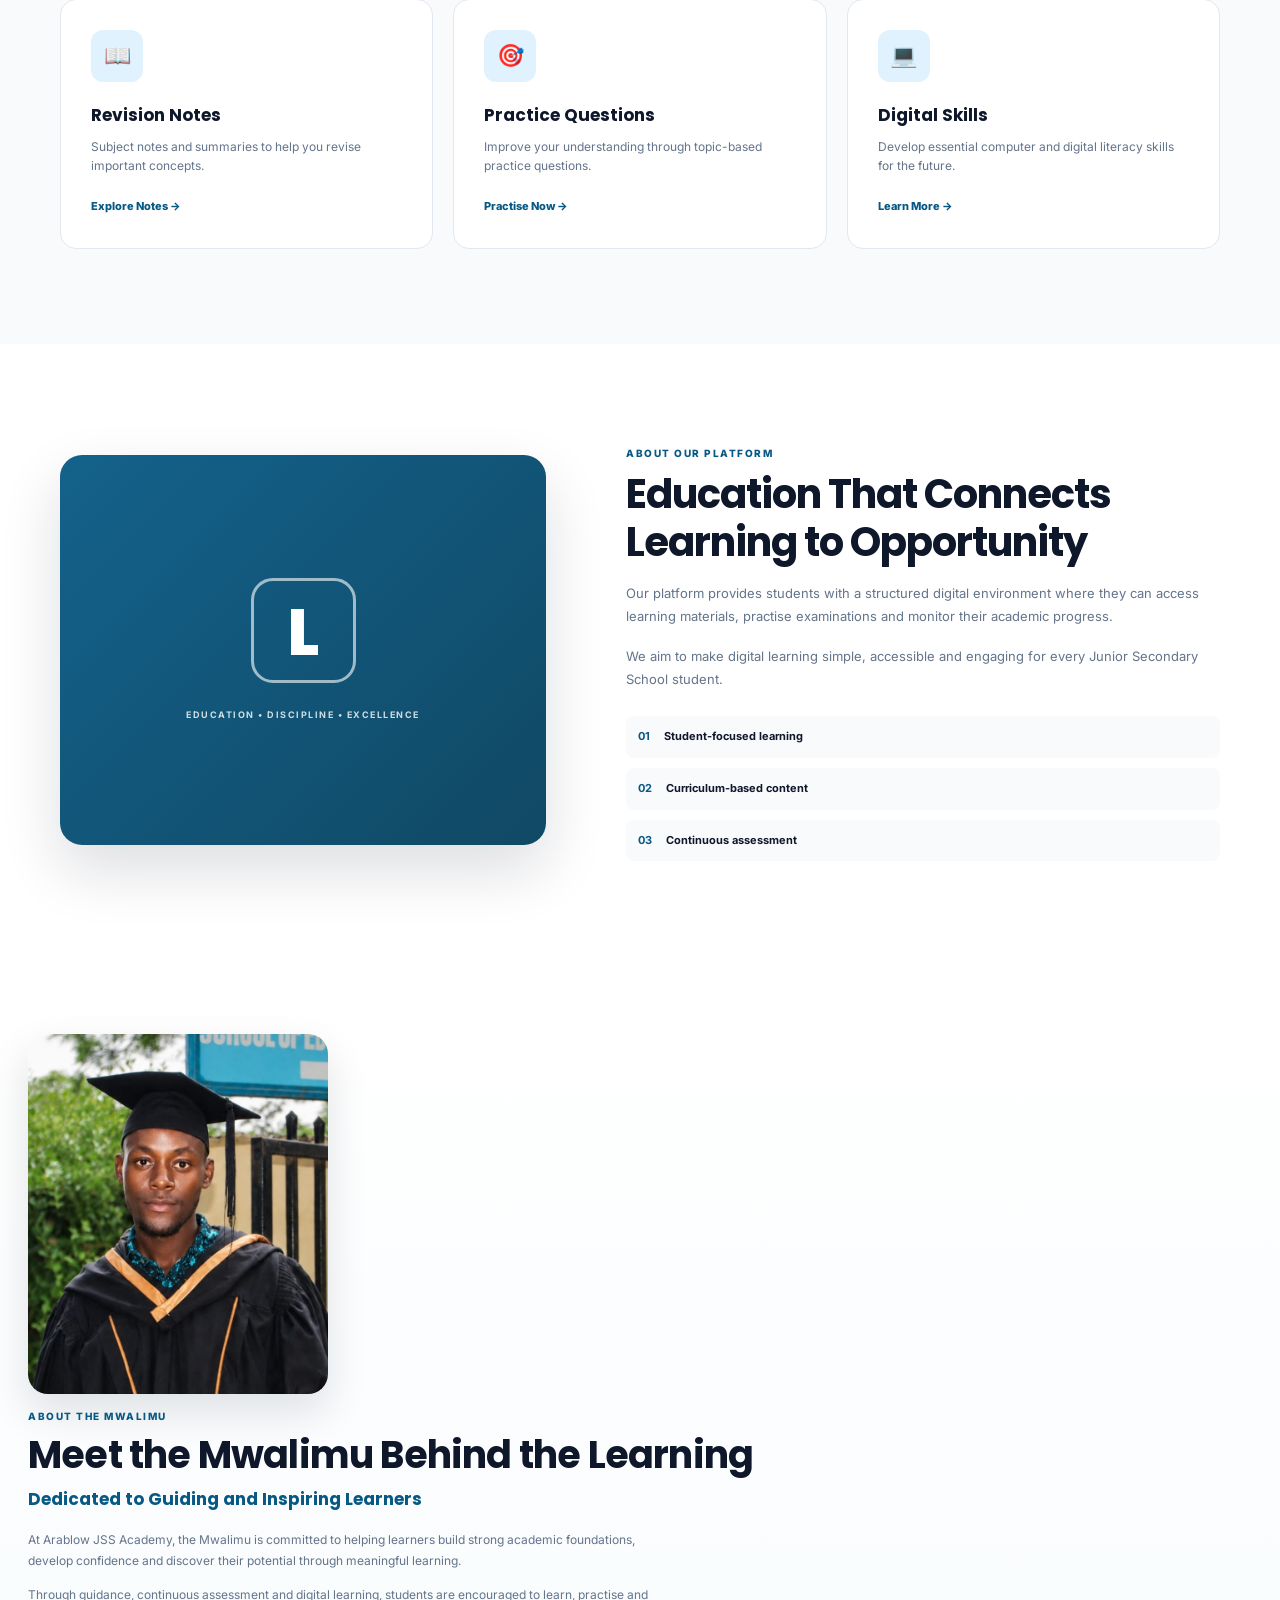
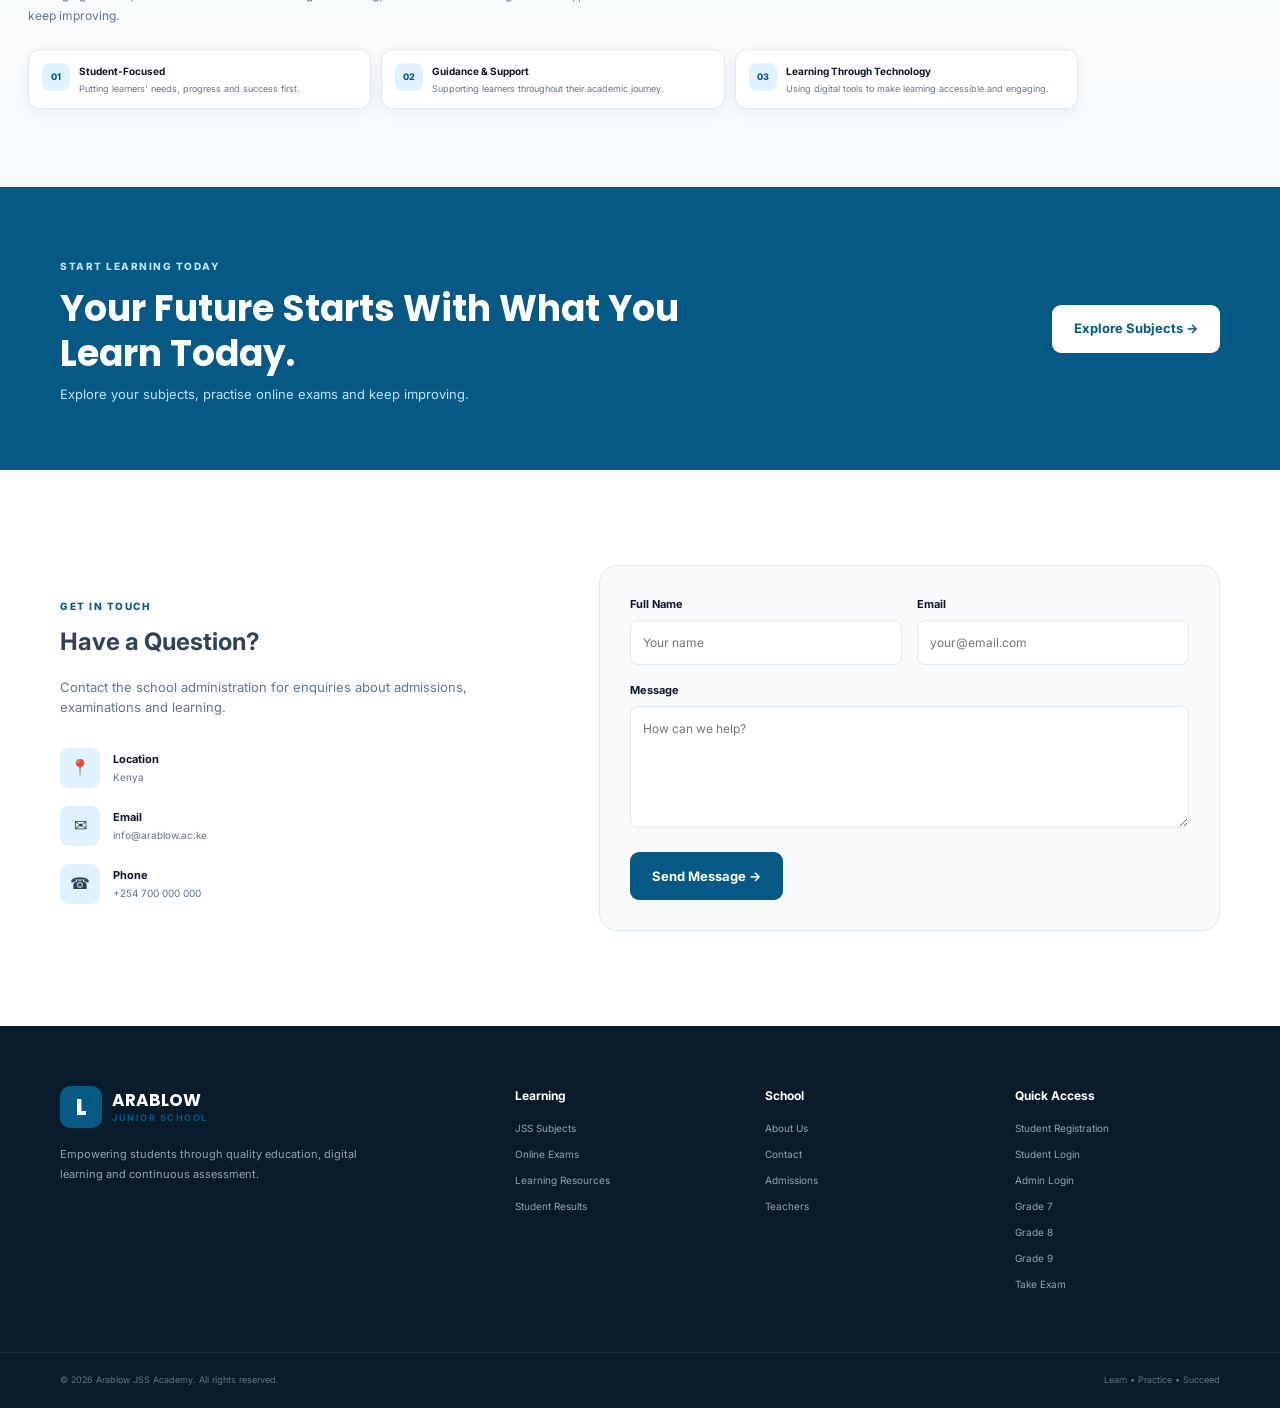
==== commit 7b51dea9: "Update index.html" ====
--- a/index.html
+++ b/index.html
@@ -101,15 +101,7 @@
                 </div>
             </article>
 
-            <article class="portal-card portal-admin">
-                <div class="portal-icon">🛡️</div>
-                <div class="portal-card-body">
-                    <span class="portal-tag">SCHOOL STAFF</span>
-                    <h3>Admin Login</h3>
-                    <p>Authorized school staff can sign in to manage students, examinations, results and school records.</p>
-                    <a href="admin-login.html" class="portal-btn portal-btn-dark">Admin Login <span>→</span></a>
-                </div>
-            </article>
+            
         </div>
     </div>
 </section>
@@ -314,4 +306,4 @@
 
 <script src="script.js?v=20260911"></script>
 </body>
-</html>+</html>
--- a/style.css
+++ b/style.css
@@ -166,3 +166,103 @@
   .portal-icon{width:44px;height:44px;flex-basis:44px}
   .portal-btn{width:100%}
 }
+
+/* =========================================================
+   GRADE 7 STUDENT PORTAL — PROFESSIONAL LOGIN PAGE
+   ========================================================= */
+.student-page{
+  min-height:100vh;
+  padding:28px 18px;
+  background:
+    radial-gradient(circle at 8% 8%,rgba(14,165,233,.14),transparent 27%),
+    radial-gradient(circle at 92% 88%,rgba(245,158,11,.10),transparent 24%),
+    #eef7fb;
+  display:flex;
+  align-items:center;
+}
+.student-shell{width:min(1120px,100%);margin:auto}
+.student-header{display:flex;align-items:center;justify-content:space-between;gap:20px;margin-bottom:18px}
+.student-brand{display:flex;align-items:center;gap:11px}
+.student-brand .logo-icon{width:45px;height:45px;border-radius:12px;box-shadow:0 8px 22px rgba(7,89,133,.16)}
+.student-brand strong{display:block;color:var(--dark);font-family:Poppins,sans-serif;font-size:14px;line-height:1.1}
+.student-brand span{display:block;margin-top:4px;color:var(--primary);font-size:8px;font-weight:800;letter-spacing:1.4px}
+.student-header-actions{display:flex;align-items:center;gap:7px;flex-wrap:wrap;justify-content:flex-end}
+.portal-mini-link,.g7-link{padding:9px 12px;border:1px solid var(--border);border-radius:9px;background:#fff;font-size:10px;font-weight:800;transition:.2s ease}
+.portal-mini-link:hover,.g7-link:hover{transform:translateY(-1px);box-shadow:var(--shadow-sm)}
+.portal-mini-register{border-color:#bae6fd;color:#0369a1;background:#f0f9ff}
+.portal-mini-admin{border-color:#cbd5e1;color:#334155;background:#fff}
+.g7-link{color:var(--primary)}
+.student-card{overflow:hidden;border:1px solid rgba(226,232,240,.9);border-radius:25px;background:#fff;box-shadow:0 25px 65px rgba(15,23,42,.13)}
+.login-grid{display:grid;grid-template-columns:1fr 1fr;min-height:570px}
+.login-intro{position:relative;overflow:hidden;padding:58px;background:linear-gradient(145deg,#075985,#053f5c);color:#fff}
+.login-intro::before{content:"";position:absolute;width:320px;height:320px;right:-170px;top:-160px;border:55px solid rgba(255,255,255,.055);border-radius:50%}
+.login-intro::after{content:"";position:absolute;width:240px;height:240px;left:-155px;bottom:-135px;border:38px solid rgba(255,255,255,.05);border-radius:50%}
+.login-intro .section-label{position:relative;z-index:1;color:#bae6fd;margin-bottom:13px}
+.portal-welcome-badge{position:relative;z-index:1;display:inline-flex;padding:7px 10px;margin-bottom:18px;border:1px solid rgba(255,255,255,.14);border-radius:20px;background:rgba(255,255,255,.07);color:#e0f2fe;font-size:8px;font-weight:800;letter-spacing:1px}
+.login-intro h1{position:relative;z-index:1;max-width:460px;color:#fff;font-family:Poppins,sans-serif;font-size:clamp(30px,3.4vw,45px);line-height:1.13;letter-spacing:-1.2px}
+.login-intro>p{position:relative;z-index:1;max-width:450px;margin:18px 0 27px;color:#dbeafe;font-size:12px;line-height:1.85}
+.login-list{position:relative;z-index:1;display:grid;gap:10px}
+.login-list div{display:flex;align-items:center;gap:9px;padding:12px 13px;border:1px solid rgba(255,255,255,.11);border-radius:10px;background:rgba(255,255,255,.065);color:#f0f9ff;font-size:10px;font-weight:600}
+.login-list div span{display:grid;place-items:center;width:20px;height:20px;border-radius:50%;background:rgba(125,211,252,.14);color:#bae6fd;font-size:9px}
+.portal-help-box{position:relative;z-index:1;display:grid;gap:3px;margin-top:28px;padding:15px;border:1px solid rgba(255,255,255,.12);border-radius:12px;background:rgba(2,35,54,.28)}
+.portal-help-box strong{color:#fff;font-size:11px}
+.portal-help-box span{color:#bae6fd;font-size:9px}
+.portal-help-box a{margin-top:6px;color:#fff;font-size:9px;font-weight:800}
+.portal-help-box a:hover{text-decoration:underline}
+.login-form-card{display:flex;flex-direction:column;justify-content:center;padding:58px 55px;background:#fff}
+.form-card-icon{width:48px;height:48px;display:grid;place-items:center;margin-bottom:13px;border-radius:13px;background:var(--primary-light);font-size:21px}
+.form-eyebrow{display:block;margin-bottom:5px;color:var(--primary);font-size:8px;font-weight:800;letter-spacing:1.5px}
+.login-form-card h2{color:var(--dark);font-family:Poppins,sans-serif;font-size:29px;letter-spacing:-.6px}
+.login-form-card>p{max-width:410px;margin:7px 0 25px;color:var(--muted);font-size:11px;line-height:1.7}
+.login-error{display:none;margin-bottom:15px;padding:11px 12px;border:1px solid #fecaca;border-radius:9px;background:#fef2f2;color:#991b1b;font-size:10px;line-height:1.5}
+.student-field{margin-bottom:17px}
+.student-field label{display:block;margin-bottom:7px;color:var(--dark);font-size:10px;font-weight:800}
+.input-wrap{position:relative}
+.input-wrap>span{position:absolute;left:13px;top:50%;transform:translateY(-50%);font-size:13px;opacity:.75;pointer-events:none}
+.student-field input{width:100%;height:50px;padding:0 14px 0 40px;border:1px solid #dbe3ea;border-radius:10px;outline:0;background:#fbfdff;color:var(--dark);font-size:12px;transition:.2s ease}
+.student-field input::placeholder{color:#94a3b8}
+.student-field input:focus{border-color:#38bdf8;background:#fff;box-shadow:0 0 0 4px rgba(14,165,233,.10)}
+.login-form-card .full-width{width:100%;min-height:51px;margin-top:7px;border-radius:10px;font-size:11px;box-shadow:0 10px 22px rgba(7,89,133,.16)}
+.login-submit{display:flex;justify-content:space-between;padding:0 17px}
+.login-submit span:last-child{font-size:17px}
+.login-form-card .full-width:disabled{opacity:.7;cursor:not-allowed;transform:none}
+.login-divider{display:flex;align-items:center;gap:10px;margin:25px 0 15px;color:#94a3b8;font-size:8px;font-weight:800;letter-spacing:1px;text-transform:uppercase}
+.login-divider::before,.login-divider::after{content:"";height:1px;flex:1;background:var(--border)}
+.login-footer-actions{display:flex;justify-content:space-between;gap:15px;flex-wrap:wrap}
+.login-footer-actions a{color:var(--muted);font-size:9px;font-weight:600}
+.login-footer-actions a:hover{color:var(--primary)}
+.login-footer-actions strong{color:var(--primary)}
+.student-footer{display:flex;justify-content:space-between;gap:15px;padding:17px 3px 0;color:#64748b;font-size:8px}
+.student-footer a{color:var(--primary);font-weight:700}
+
+@media(max-width:900px){
+  .login-grid{grid-template-columns:1fr}
+  .login-intro{padding:45px}
+  .login-form-card{padding:45px}
+  .student-page{align-items:flex-start}
+}
+@media(max-width:650px){
+  .student-page{padding:16px 11px}
+  .student-header{align-items:flex-start}
+  .student-header-actions{gap:5px}
+  .portal-mini-link,.g7-link{padding:8px 9px;font-size:8px}
+  .student-card{border-radius:19px}
+  .login-intro{padding:32px 24px}
+  .login-form-card{padding:32px 24px}
+  .login-intro h1{font-size:30px}
+  .login-form-card h2{font-size:25px}
+  .student-footer{flex-direction:column;text-align:center;align-items:center}
+}
+@media(max-width:480px){
+  .student-brand strong{font-size:10px}
+  .student-brand span{font-size:6.5px;letter-spacing:1px}
+  .student-brand .logo-icon{width:39px;height:39px;font-size:19px}
+  .student-header{flex-direction:column;gap:11px}
+  .student-header-actions{width:100%;display:grid;grid-template-columns:1fr 1fr}
+  .student-header-actions .g7-link{grid-column:1/-1;text-align:center}
+  .portal-mini-link{text-align:center}
+  .login-intro{padding:28px 20px}
+  .login-form-card{padding:29px 20px}
+  .login-footer-actions{display:grid;gap:10px}
+  .login-footer-actions a{text-align:center}
+}
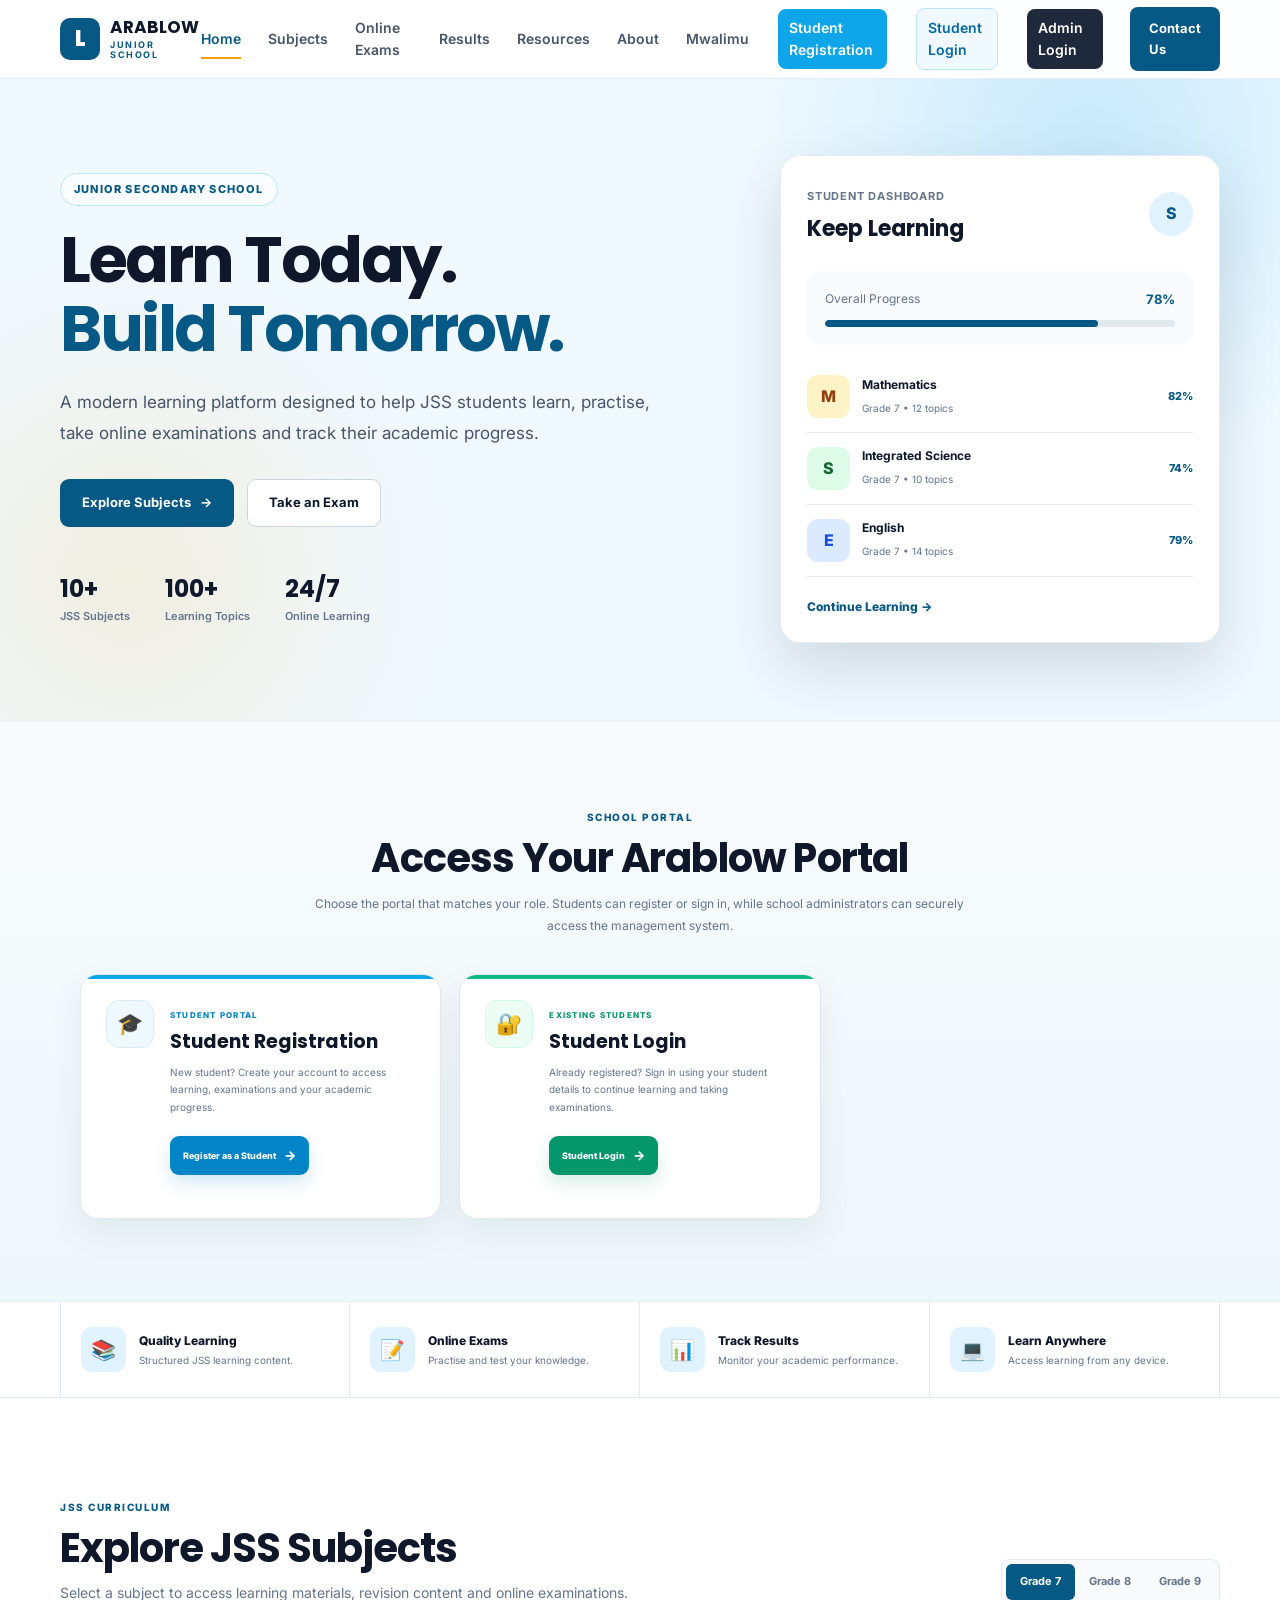
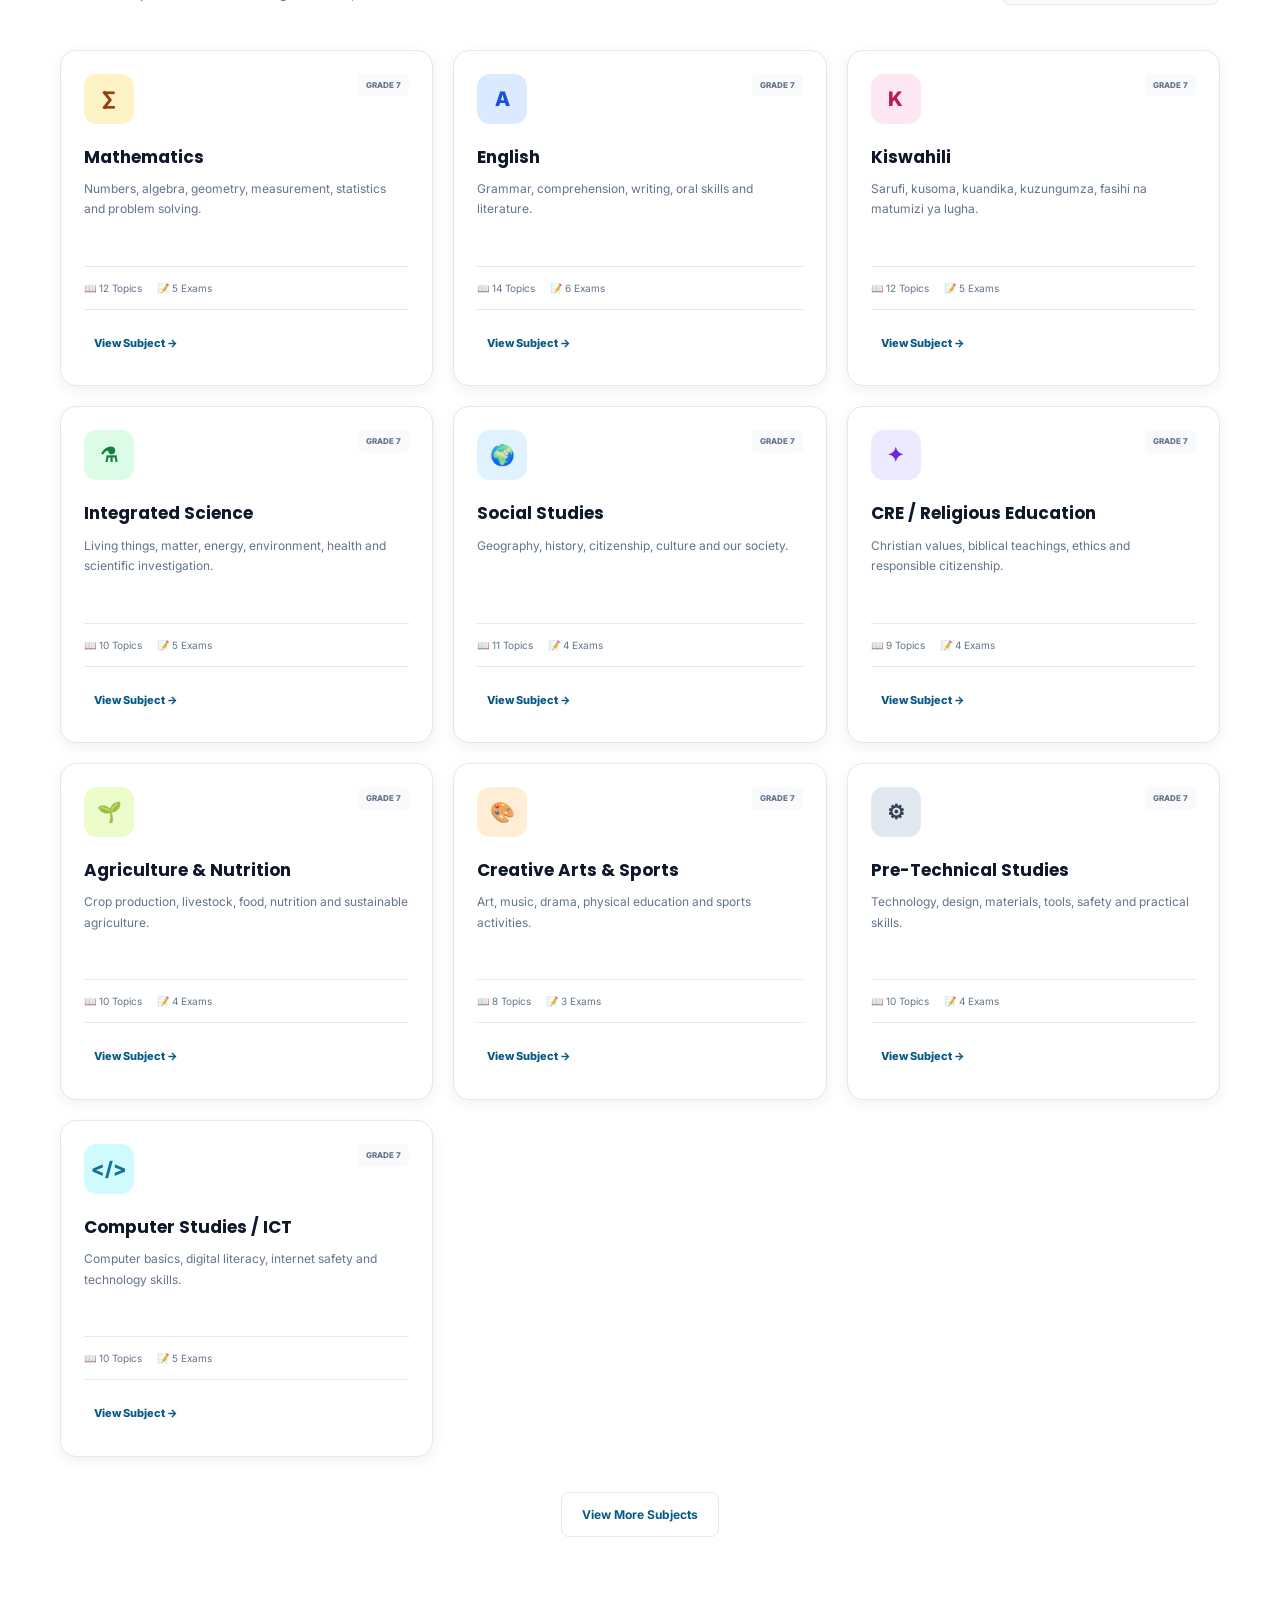
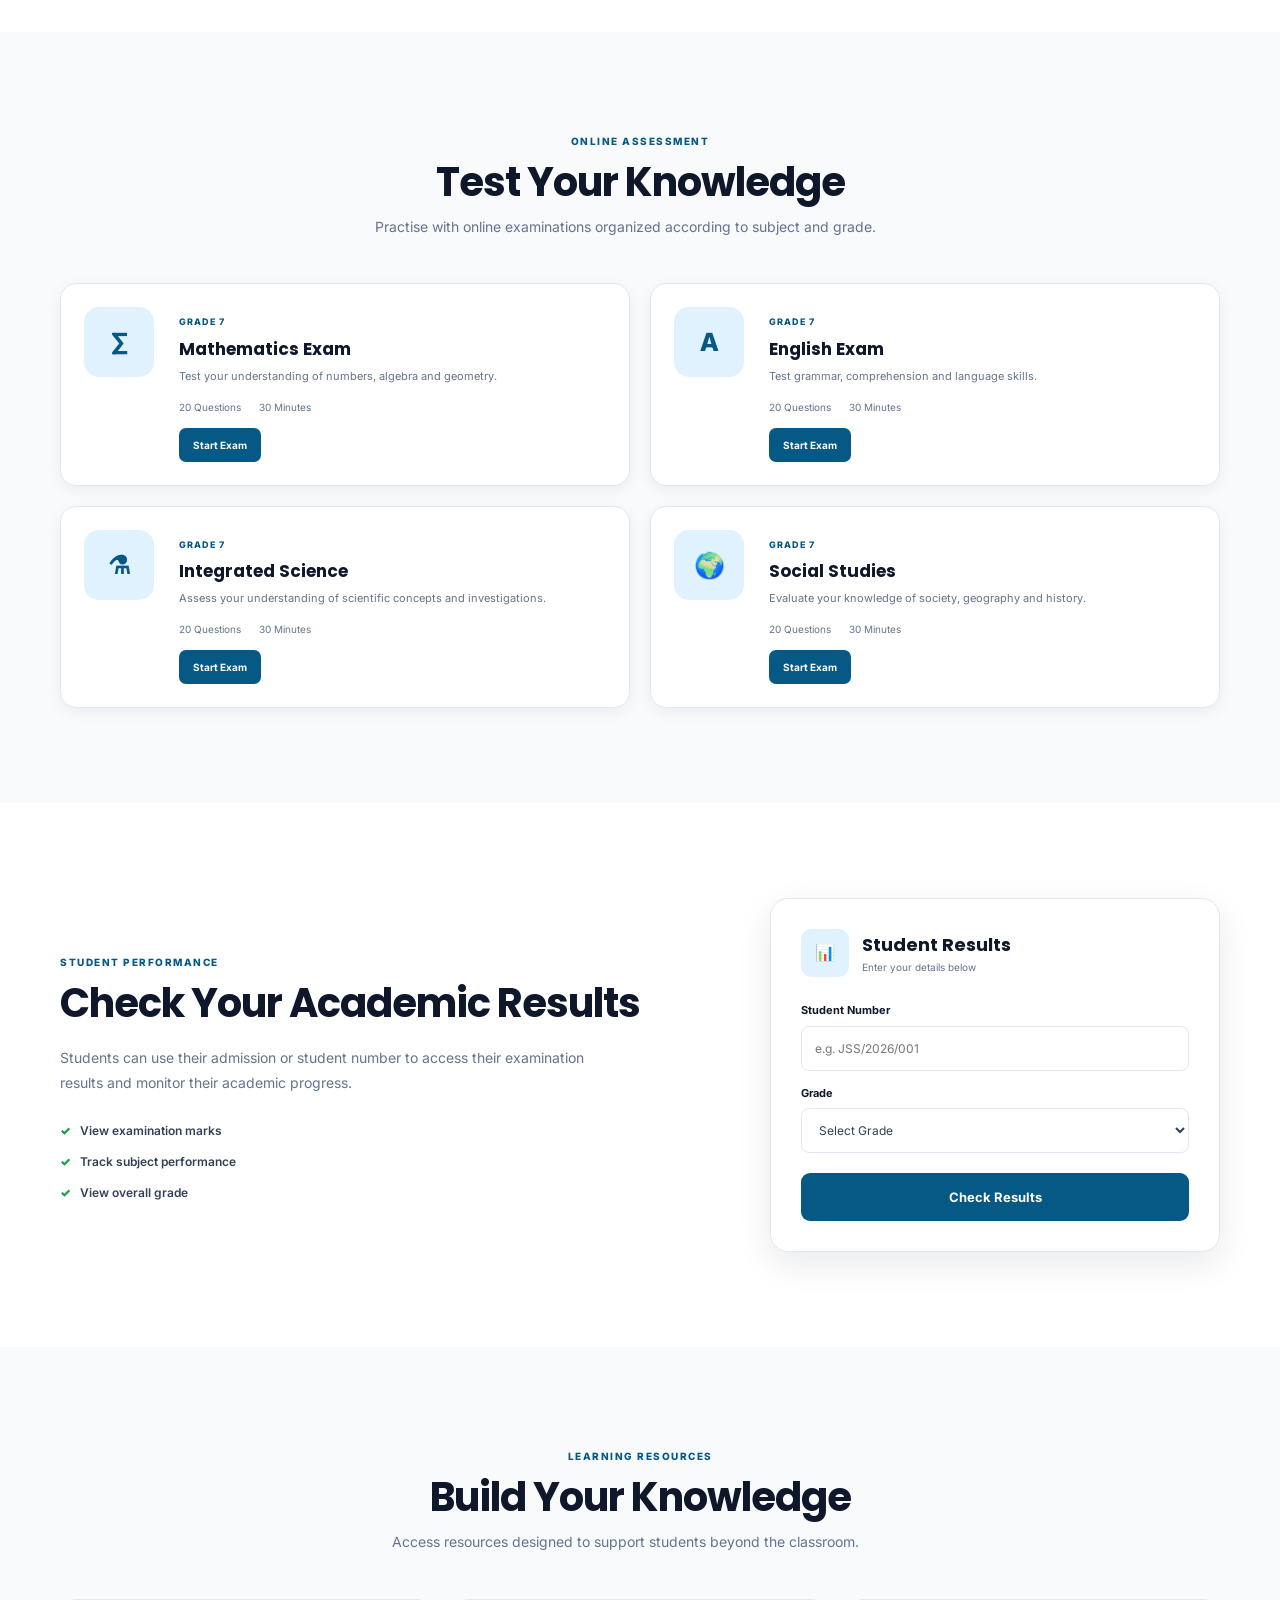
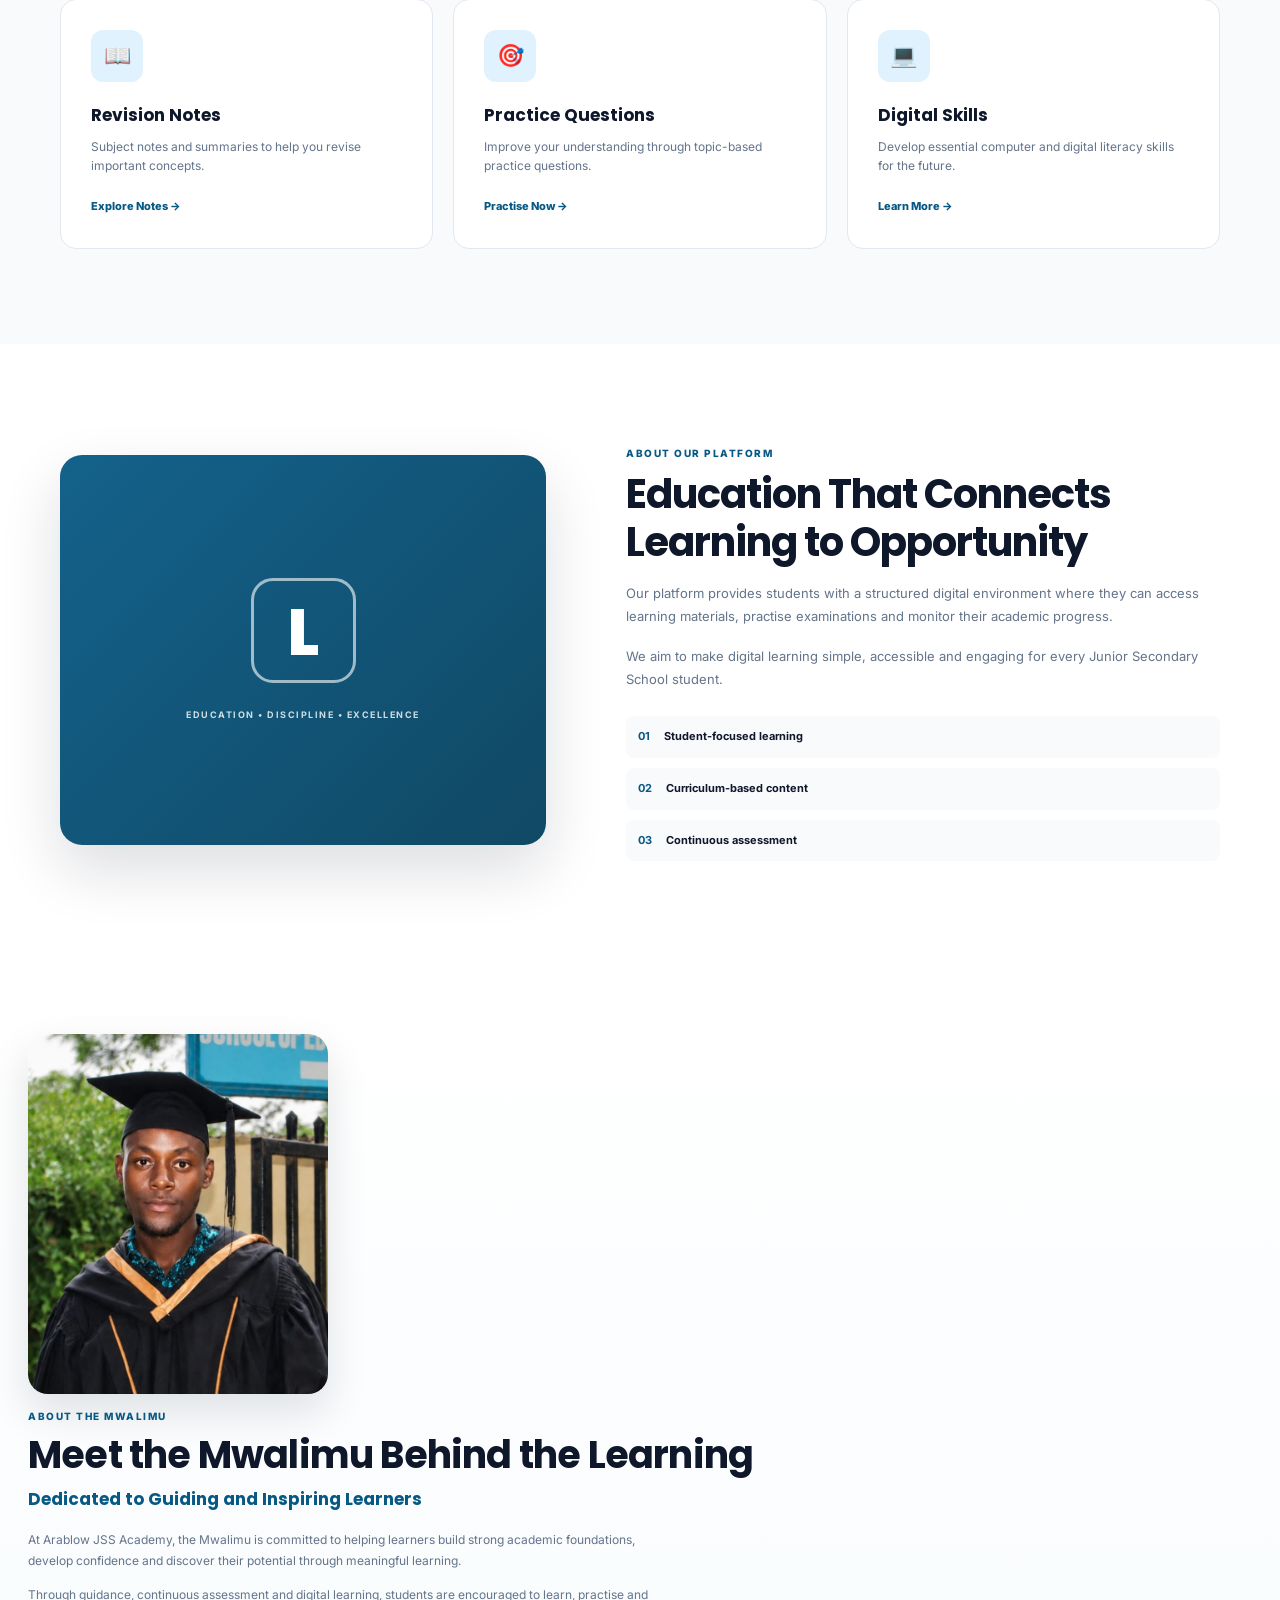
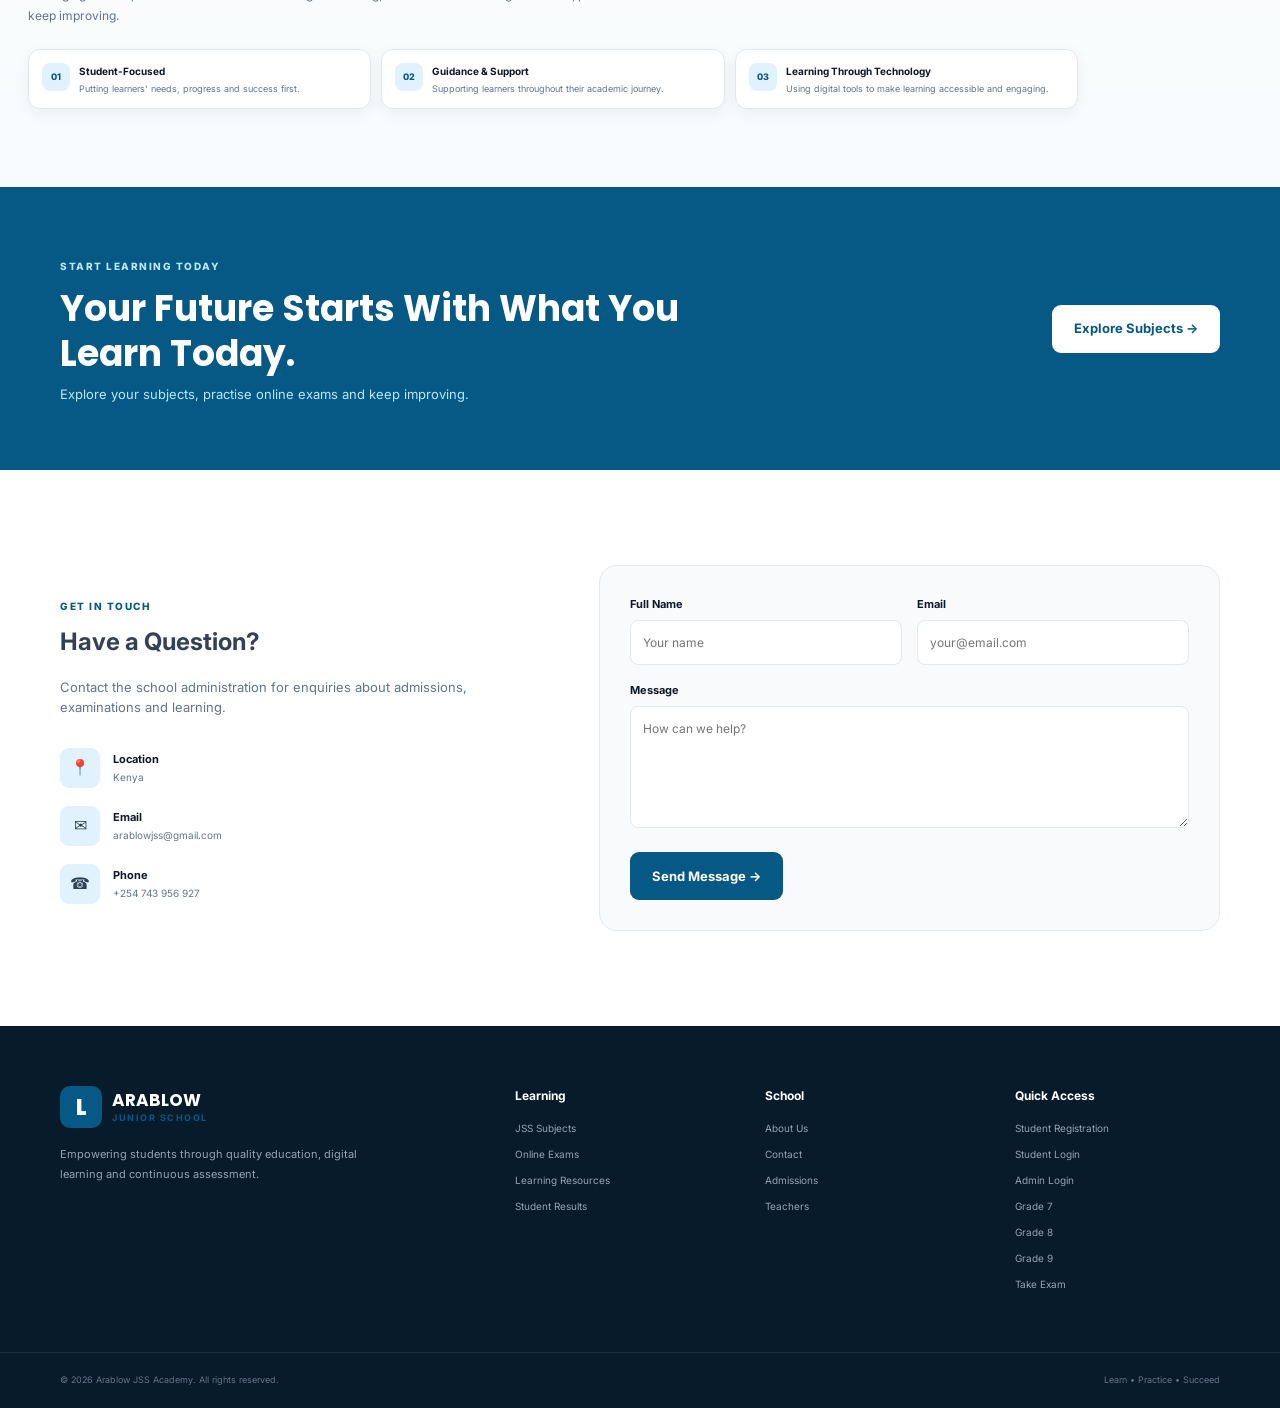
==== commit 31952577: "Update contact email and phone information" ====
--- a/index.html
+++ b/index.html
@@ -266,8 +266,8 @@
             <span class="section-label">GET IN TOUCH</span><h2>Have a Question?</h2><p>Contact the school administration for enquiries about admissions, examinations and learning.</p>
             <div class="contact-details">
                 <div><span>📍</span><div><strong>Location</strong><p>Kenya</p></div></div>
-                <div><span>✉</span><div><strong>Email</strong><p>info@arablow.ac.ke</p></div></div>
-                <div><span>☎</span><div><strong>Phone</strong><p>+254 700 000 000</p></div></div>
+                <div><span>✉</span><div><strong>Email</strong><p>arablowjss@gmail.com</p></div></div>
+                <div><span>☎</span><div><strong>Phone</strong><p>+254 743 956 927</p></div></div>
             </div>
         </div>
         <form class="contact-form" id="contactForm">
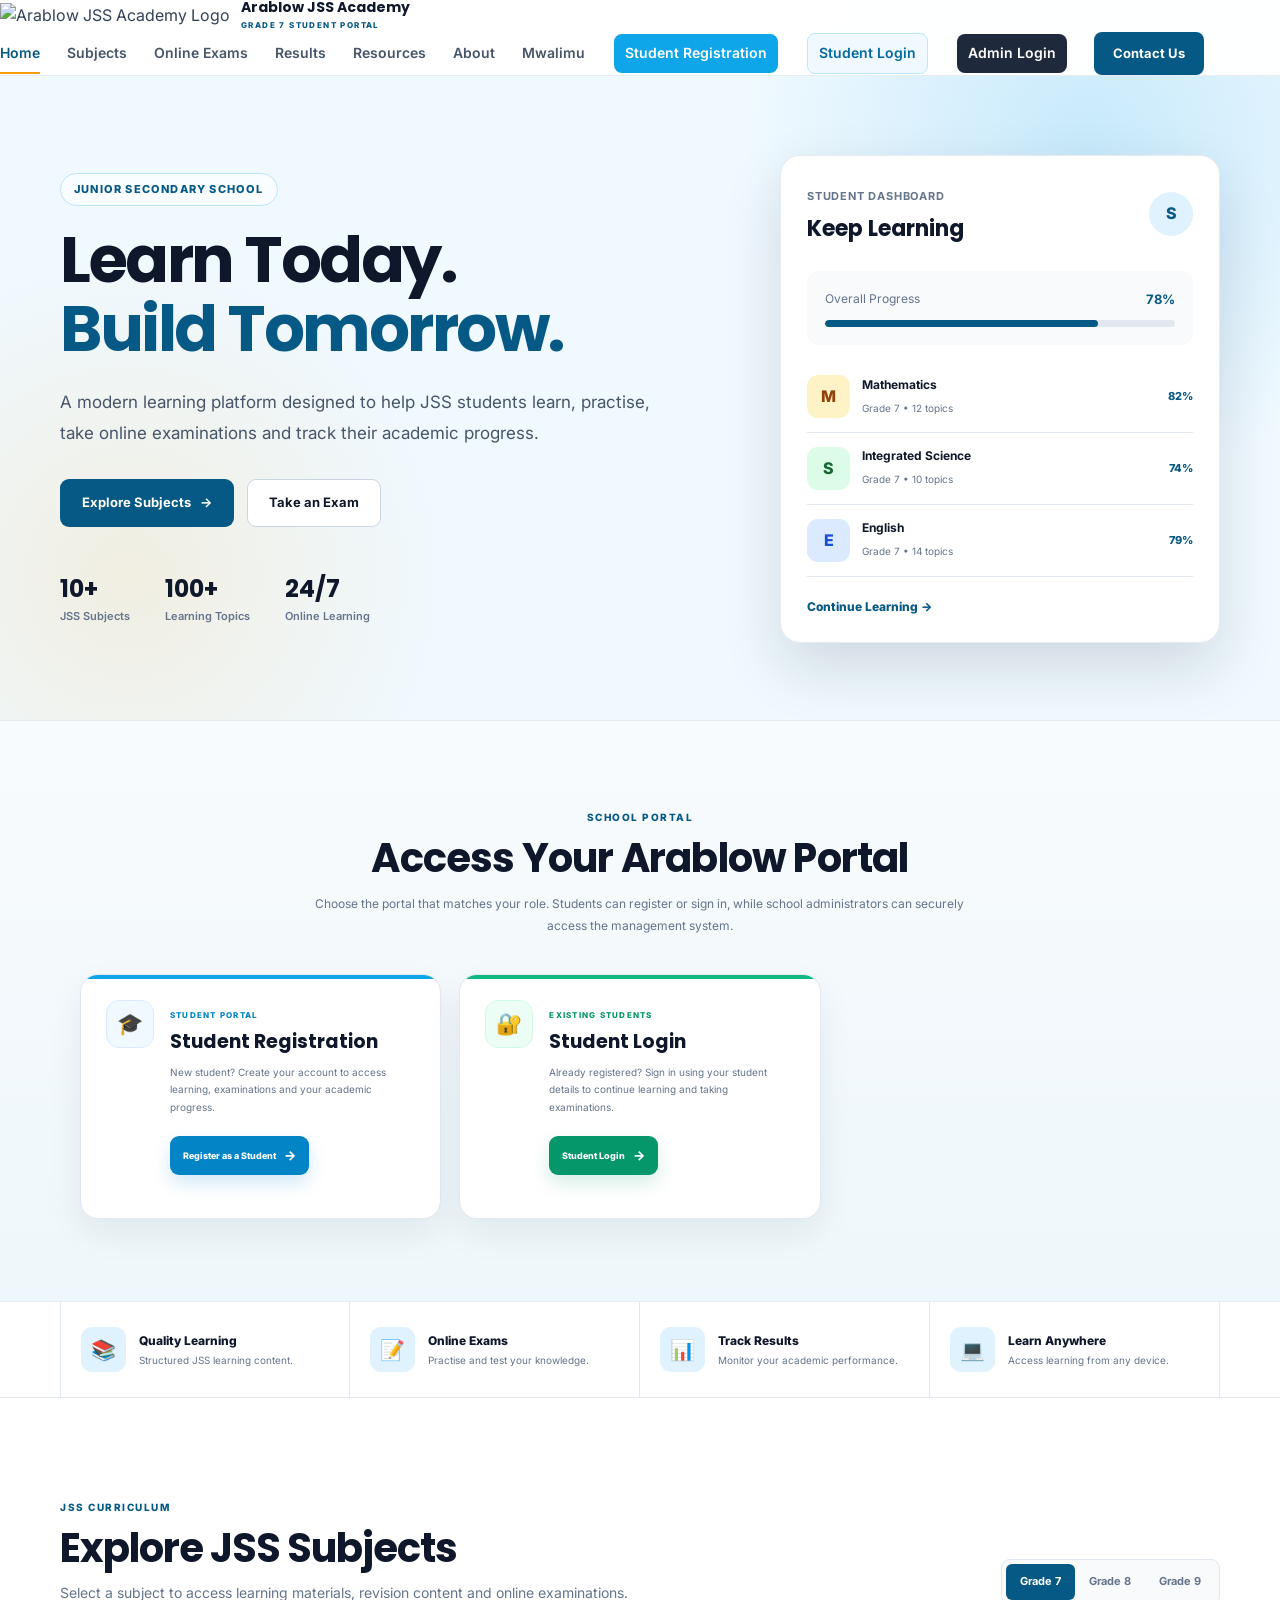
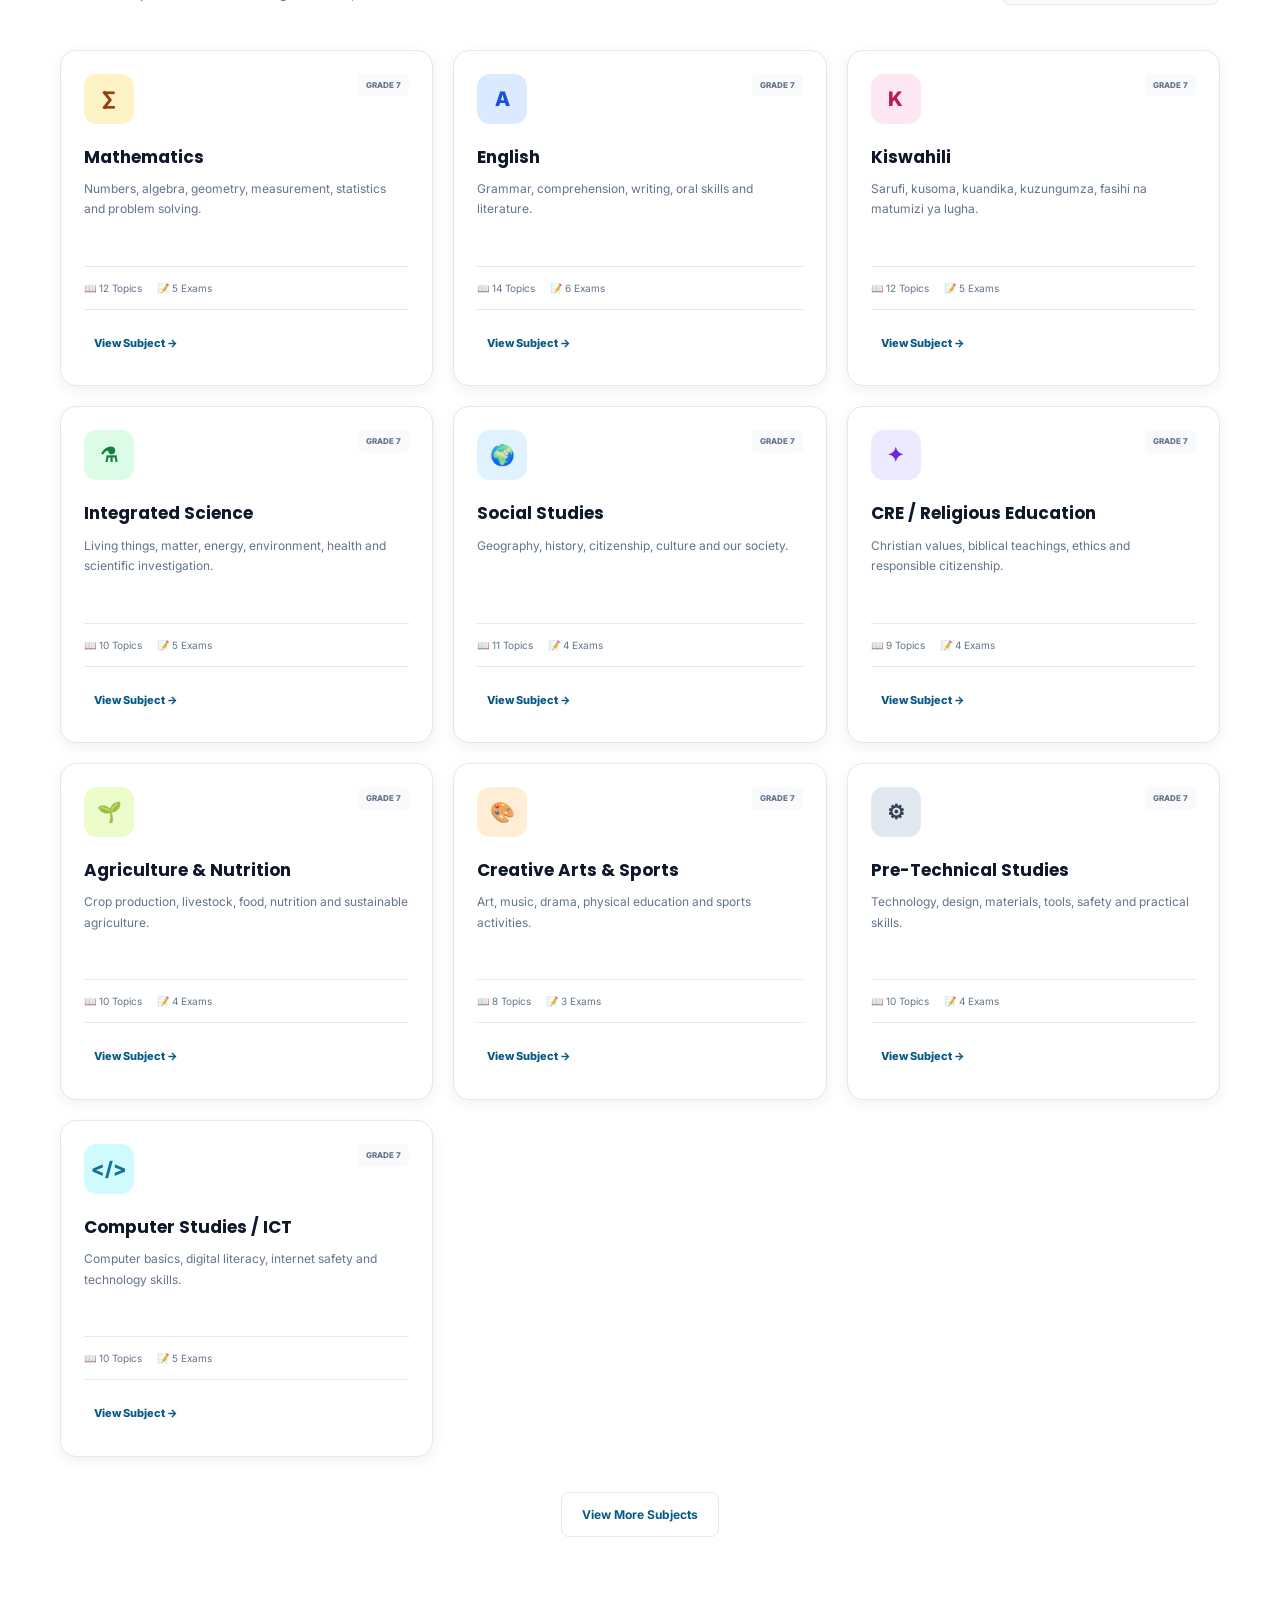
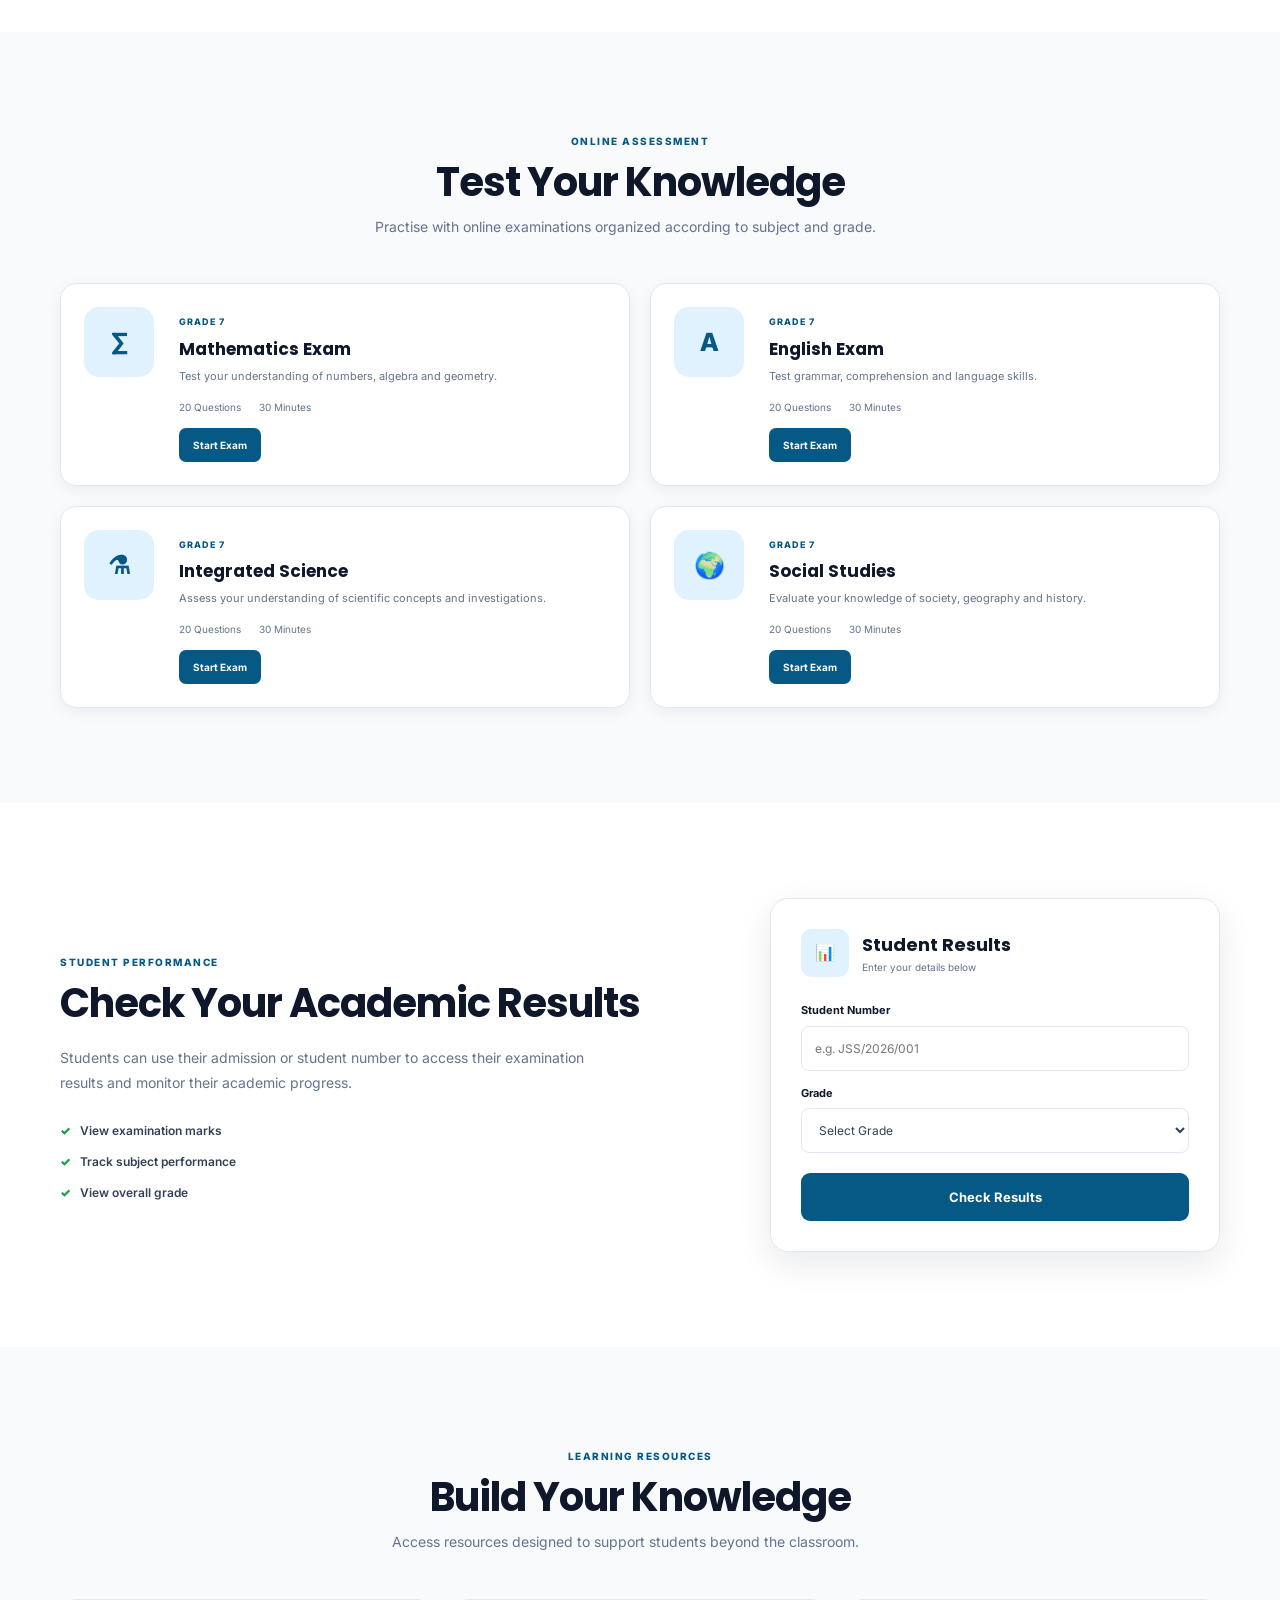
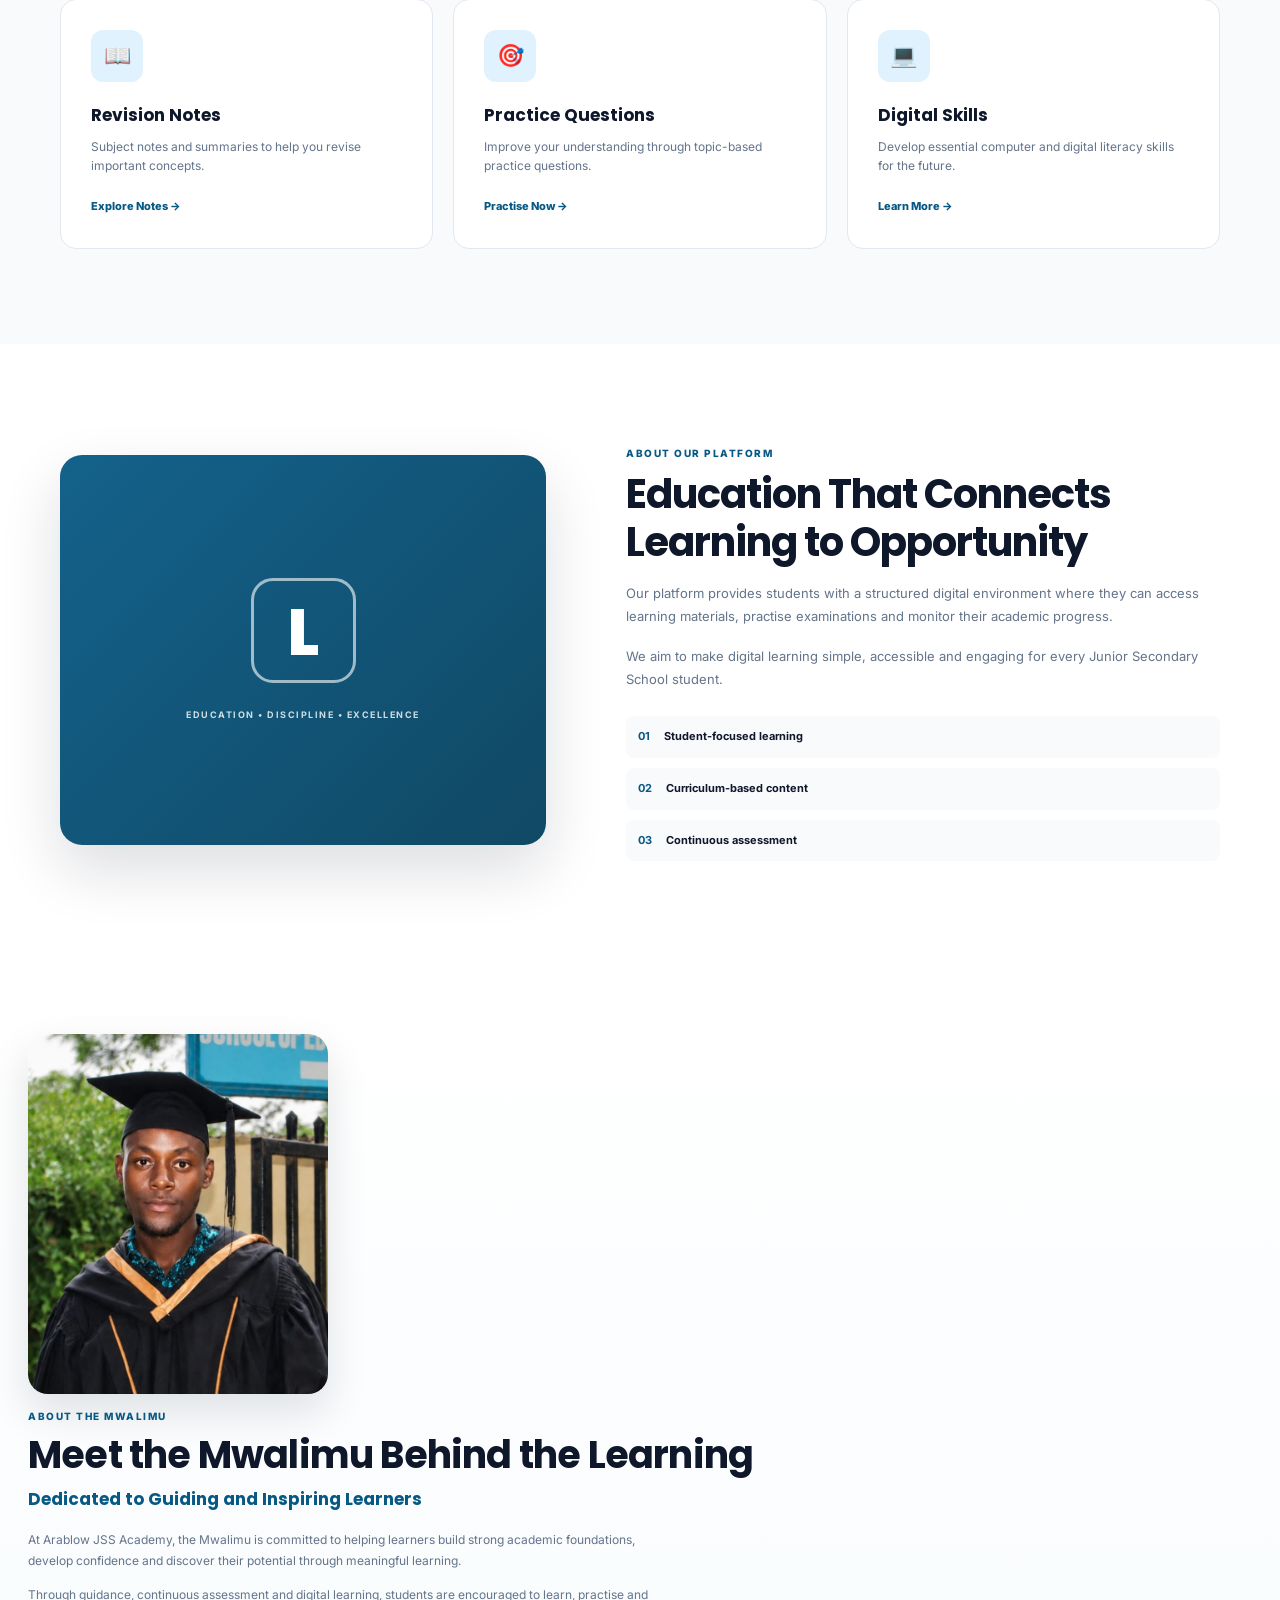
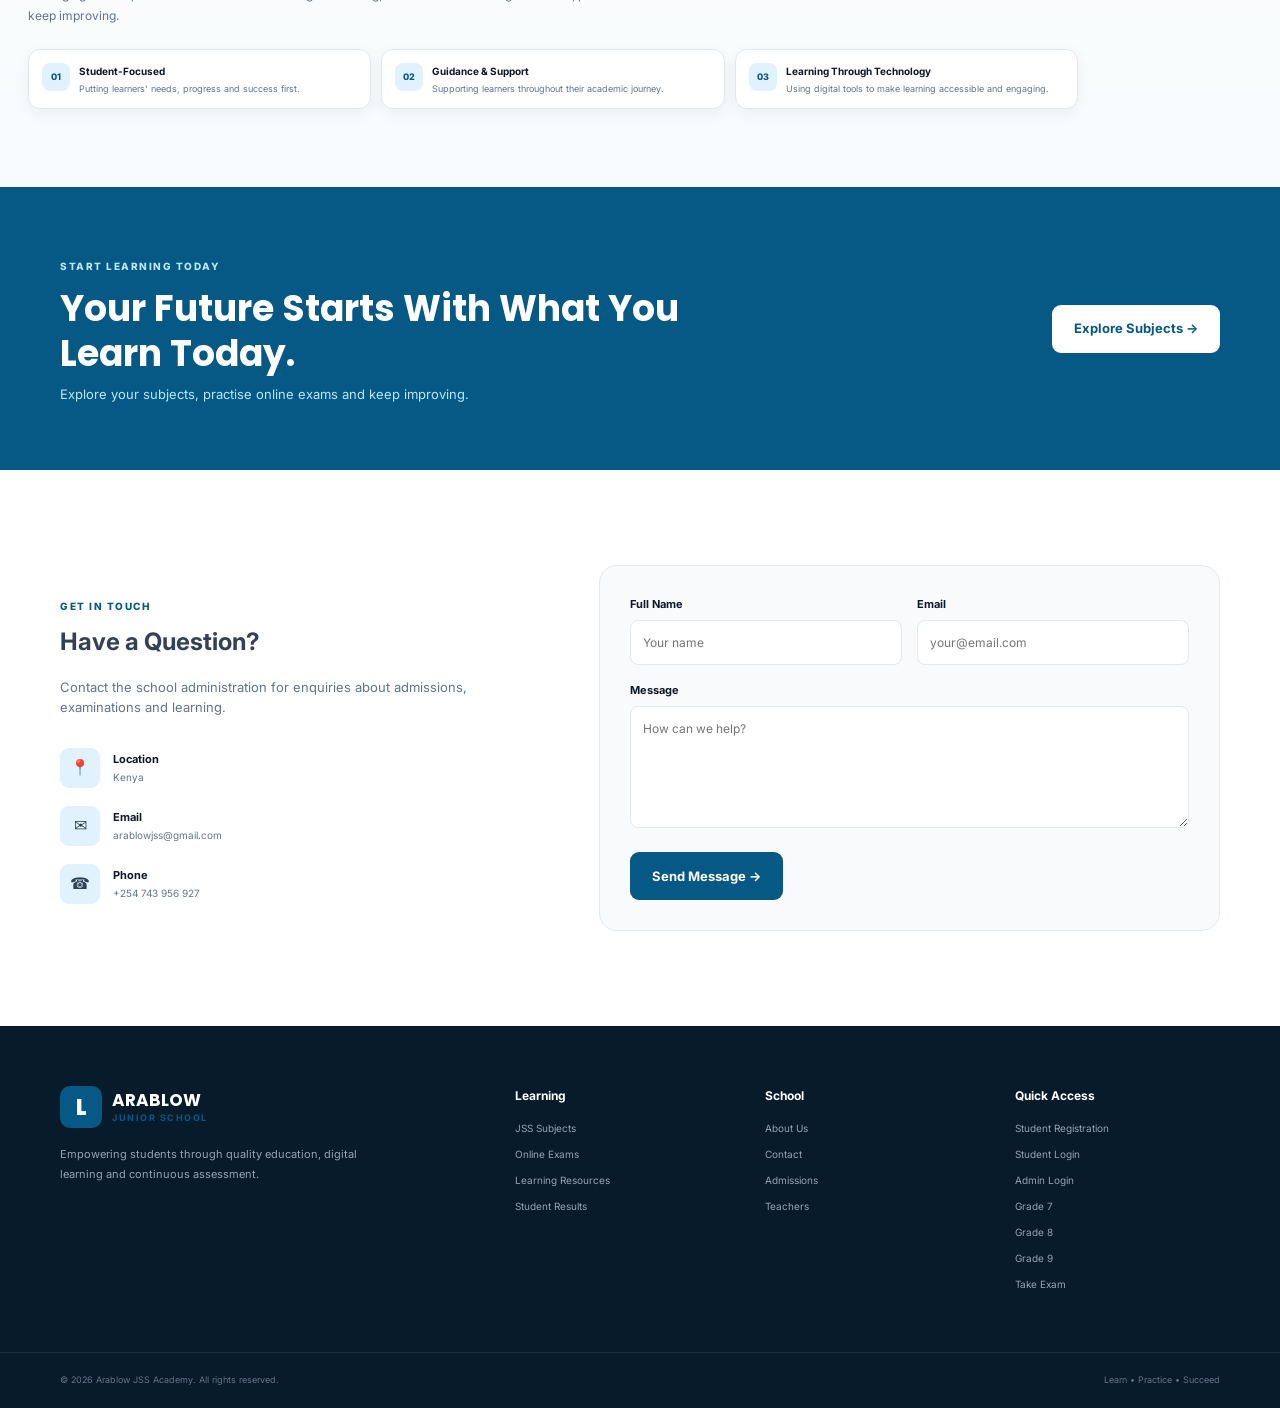
==== commit b5be0cde: "Update header to include student brand section Replaced logo section with a new student brand sectio" ====
--- a/index.html
+++ b/index.html
@@ -14,10 +14,13 @@
 </head>
 <body>
 <header class="header" id="header">
-    <div class="container nav-container">
-        <a href="#home" class="logo">
-            <div class="logo-icon">L</div>
-            <div class="logo-text"><strong>ARABLOW</strong><span>JUNIOR SCHOOL</span></div>
+    <div class="student-brand">
+    <img src="logo.png" alt="Arablow JSS Academy Logo" class="school-logo">
+    <div>
+        <strong>Arablow JSS Academy</strong>
+        <span>GRADE 7 STUDENT PORTAL</span>
+    </div>
+</div>
         </a>
         <nav class="navbar" id="navbar">
             <a href="#home" class="nav-link active">Home</a>
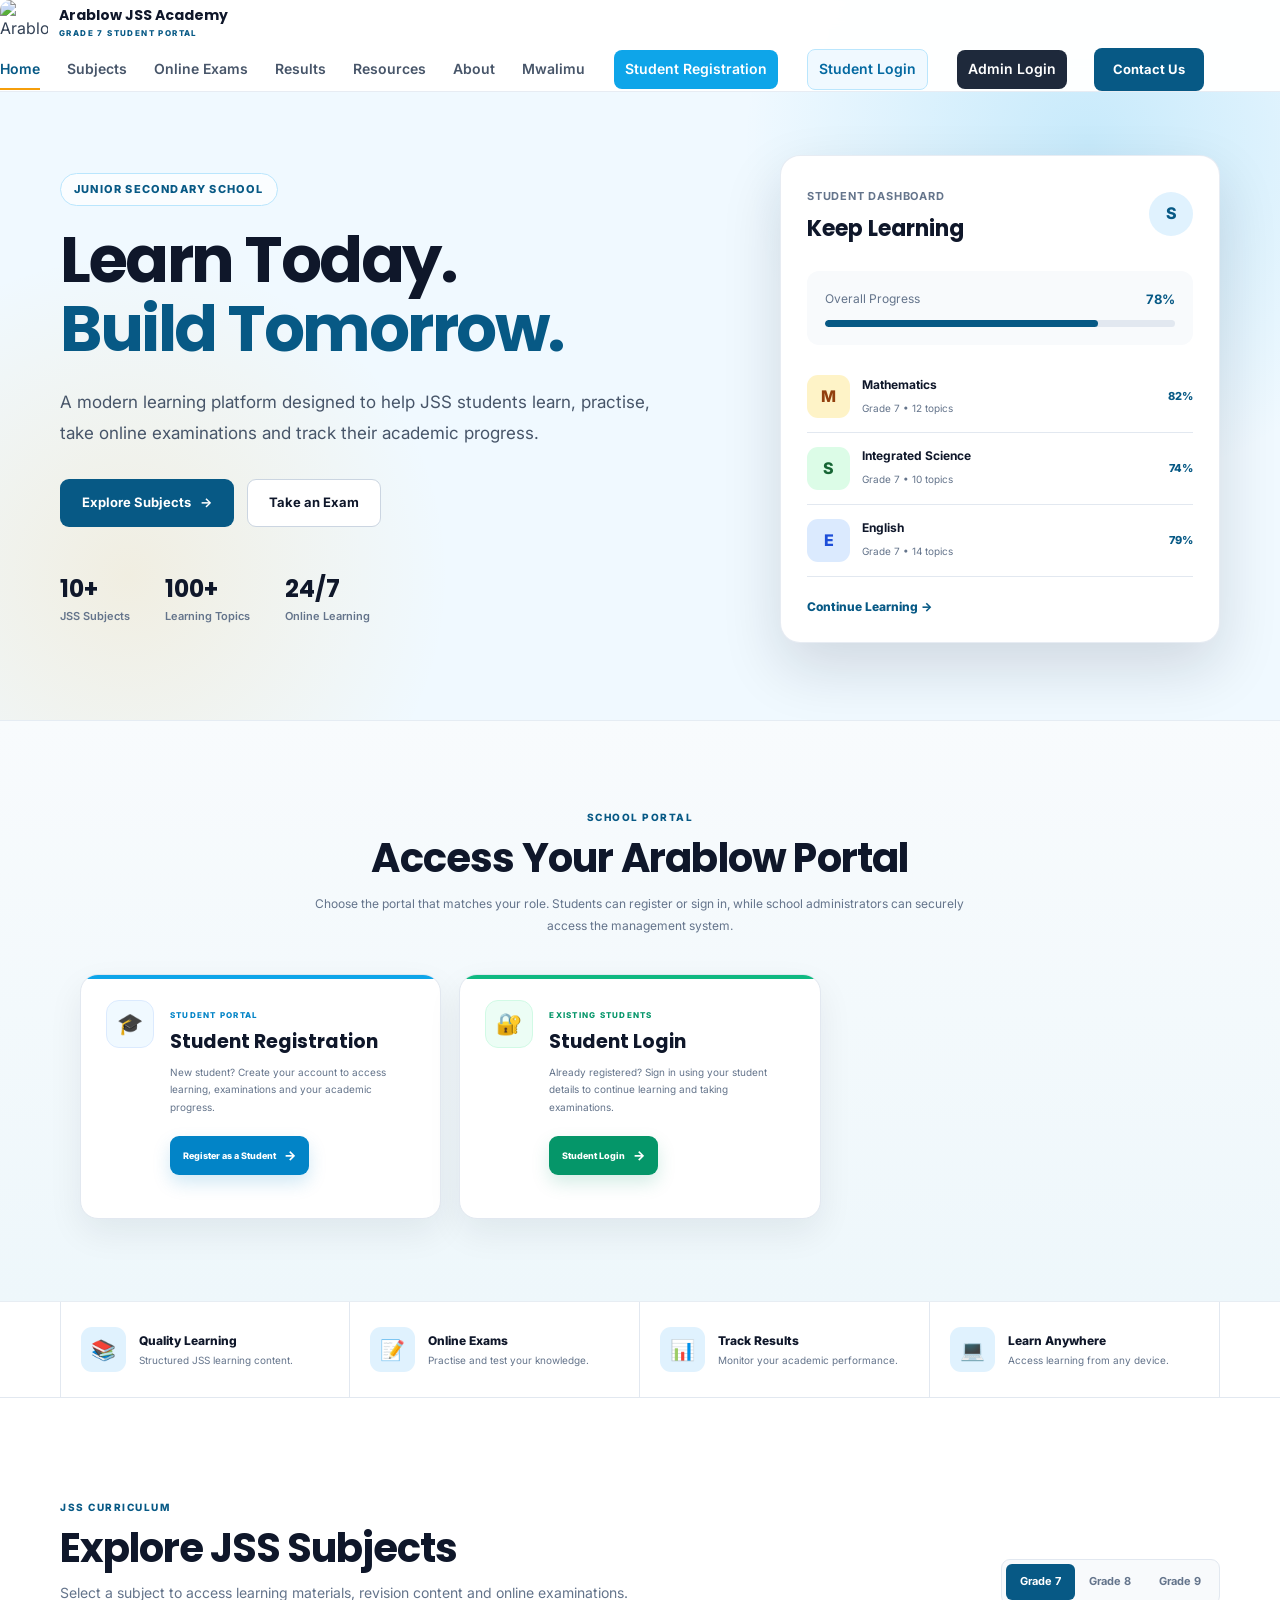
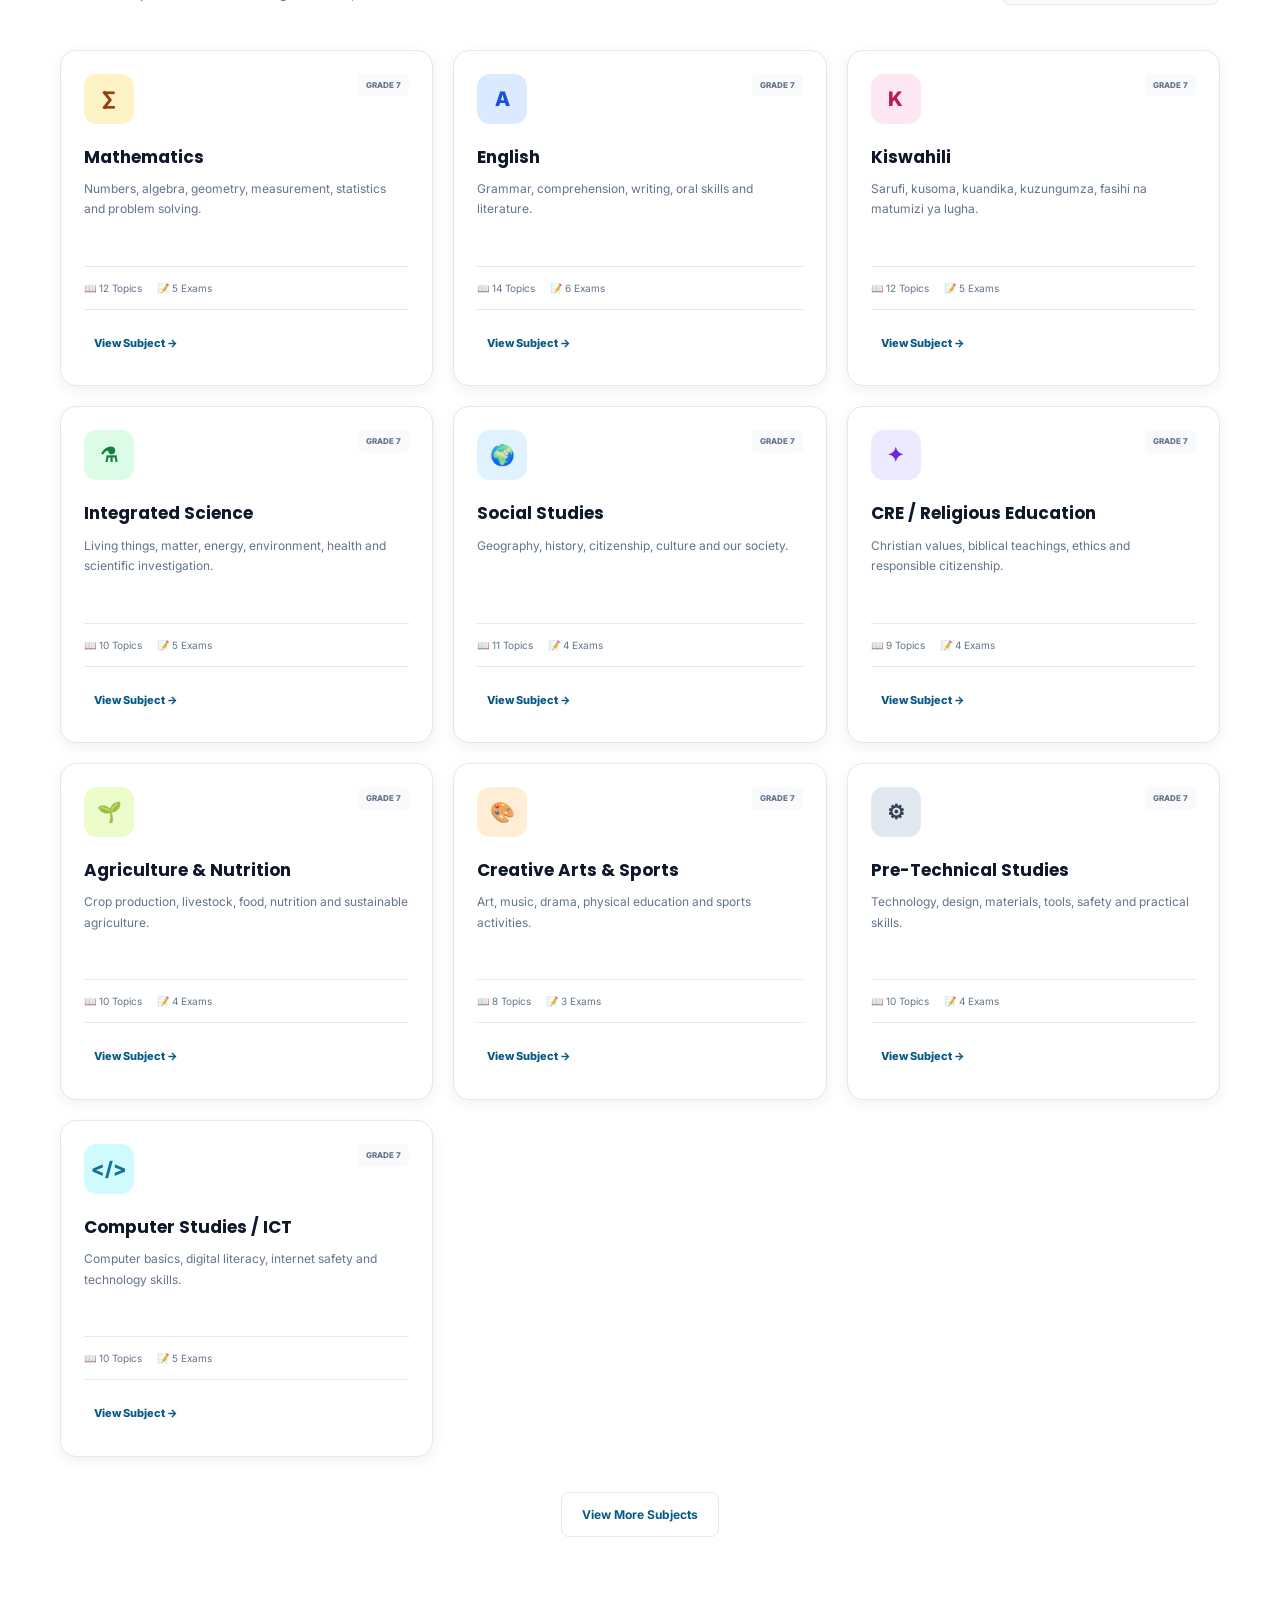
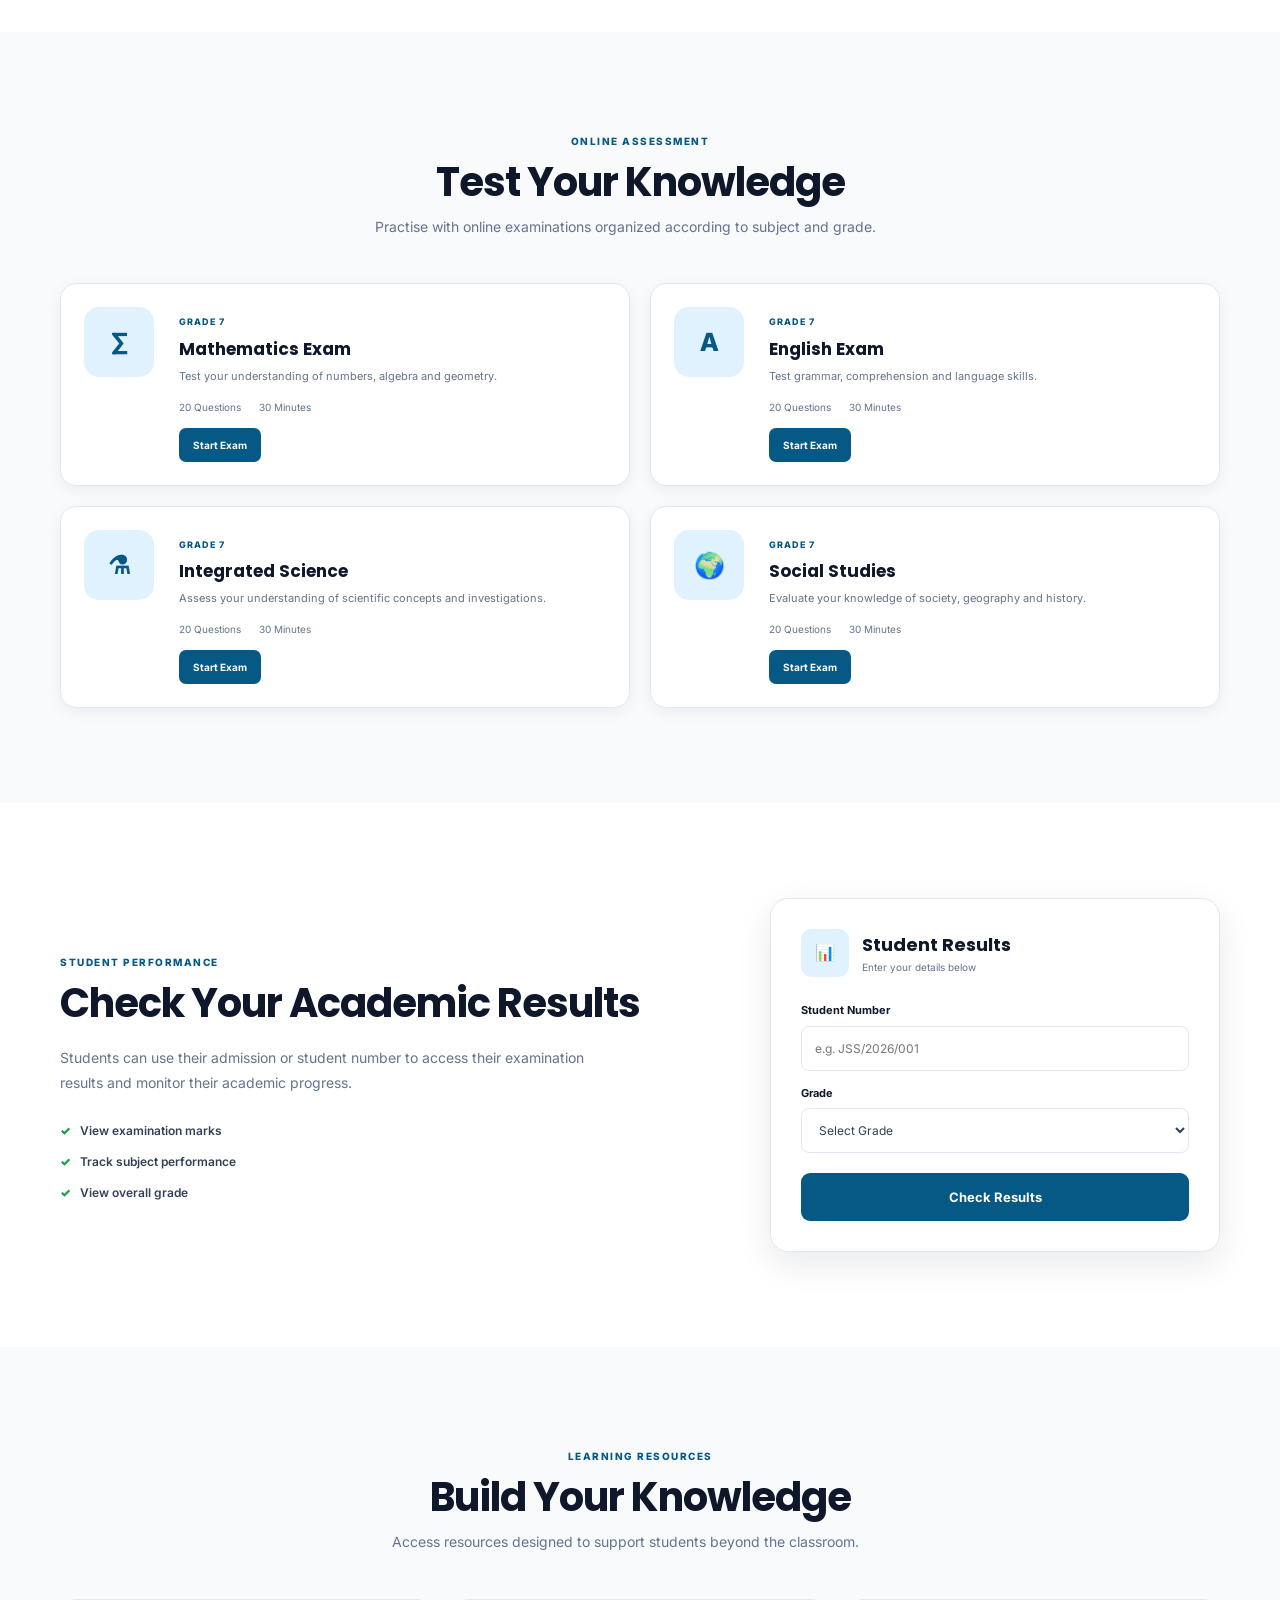
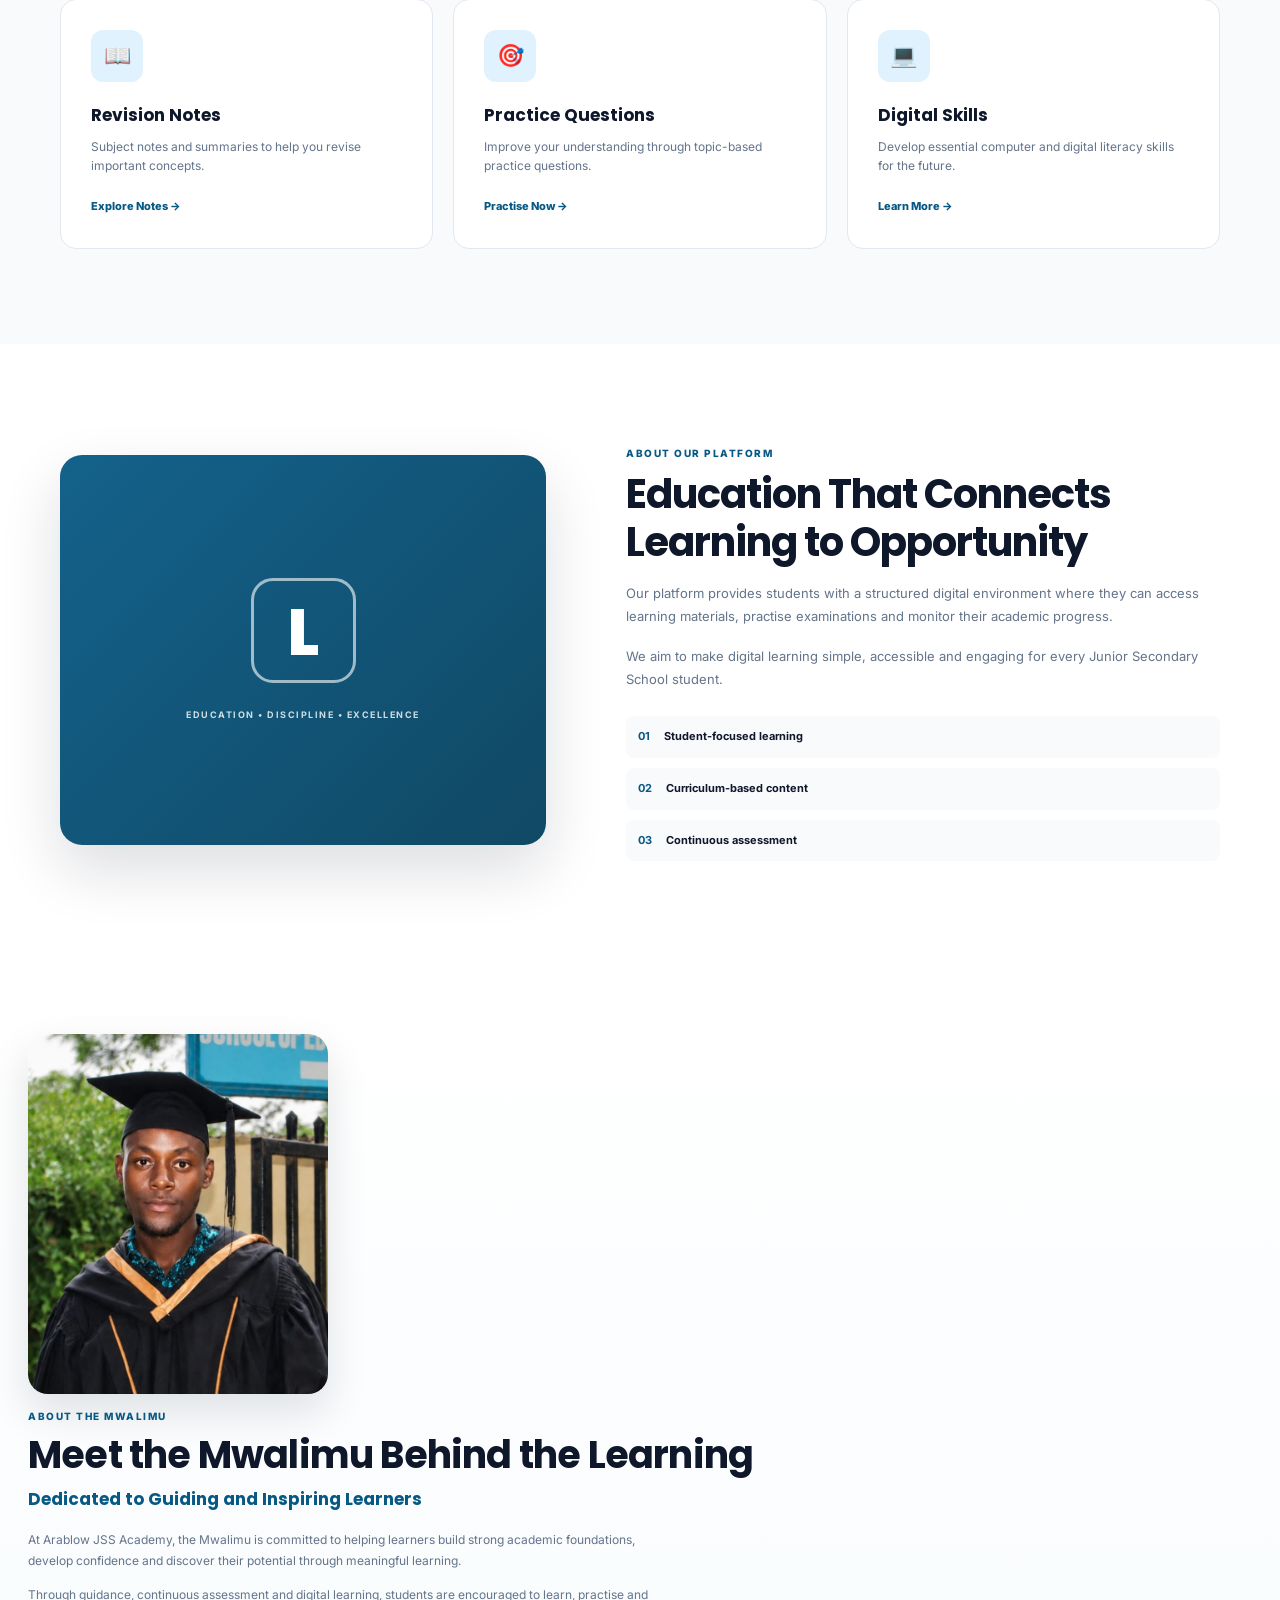
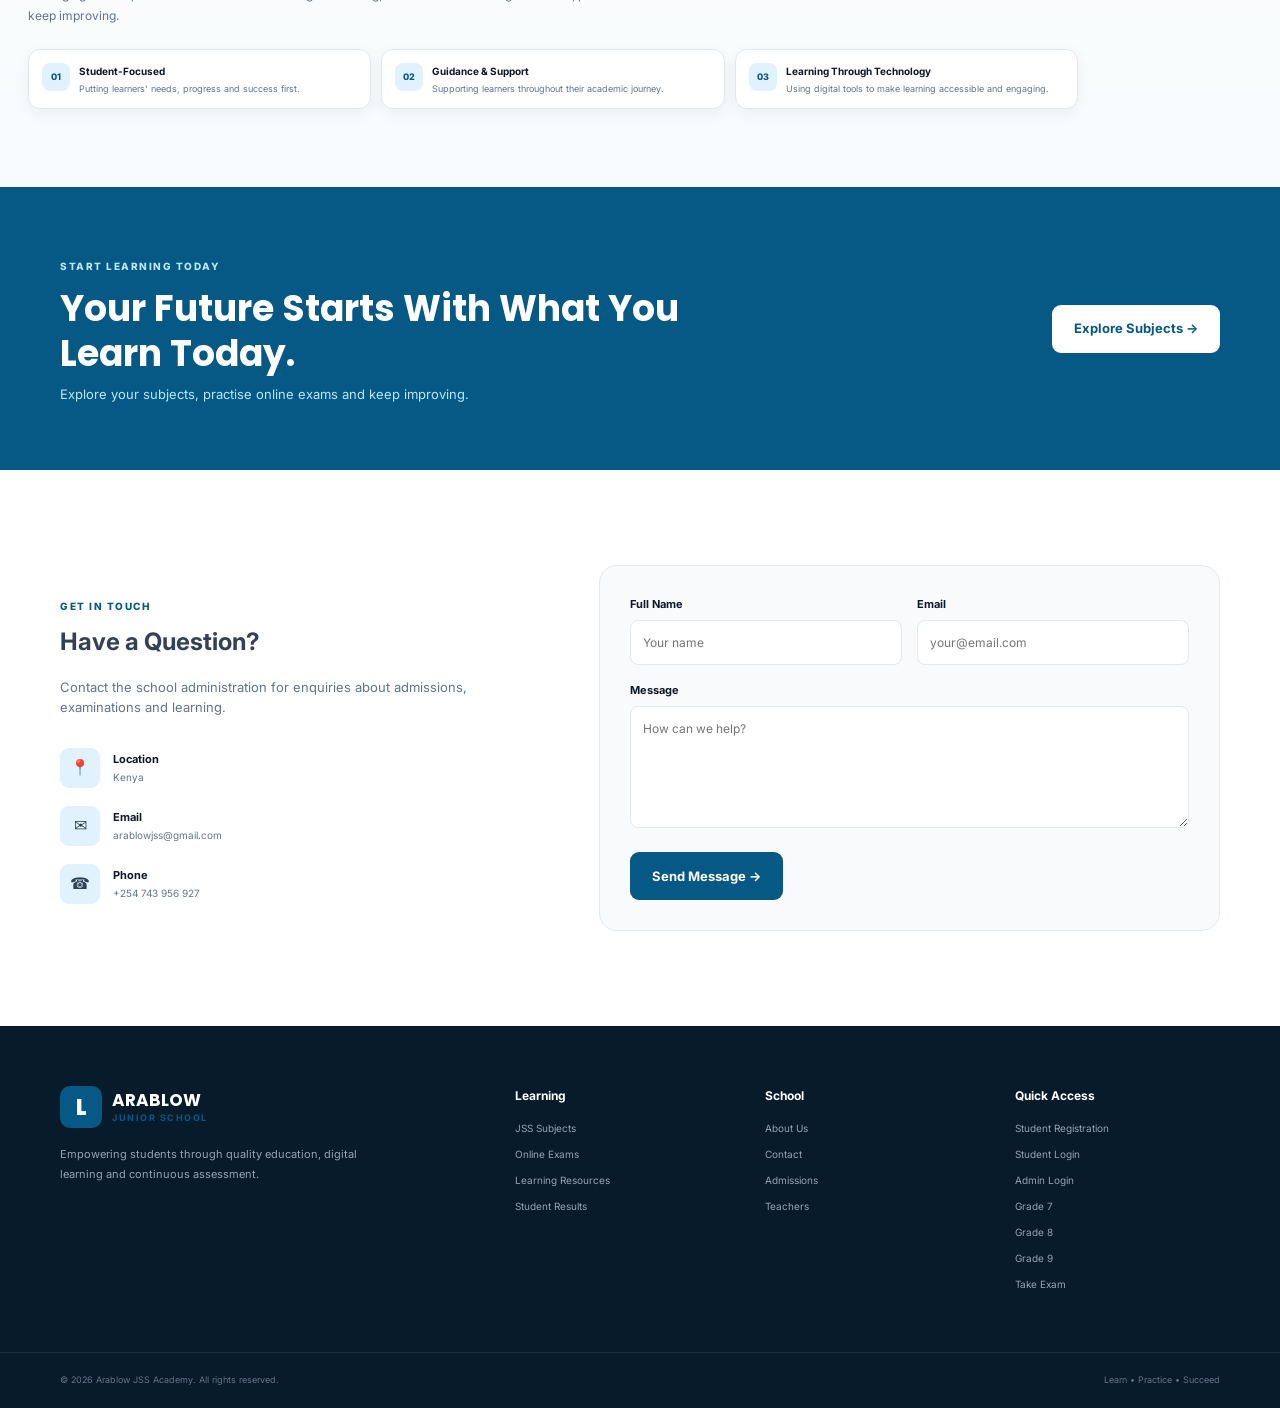
==== commit da7914bf: "Change logo image source from logo.png to logo.jpg" ====
--- a/index.html
+++ b/index.html
@@ -15,7 +15,7 @@
 <body>
 <header class="header" id="header">
     <div class="student-brand">
-    <img src="logo.png" alt="Arablow JSS Academy Logo" class="school-logo">
+    <img src="logo.jpg" alt="Arablow JSS Academy Logo" class="school-logo">
     <div>
         <strong>Arablow JSS Academy</strong>
         <span>GRADE 7 STUDENT PORTAL</span>
--- a/style.css
+++ b/style.css
@@ -266,3 +266,10 @@
   .login-footer-actions{display:grid;gap:10px}
   .login-footer-actions a{text-align:center}
 }
+.school-logo {
+    width: 48px;
+    height: 48px;
+    object-fit: contain;
+    border-radius: 10px;
+    background: #fff;
+}
